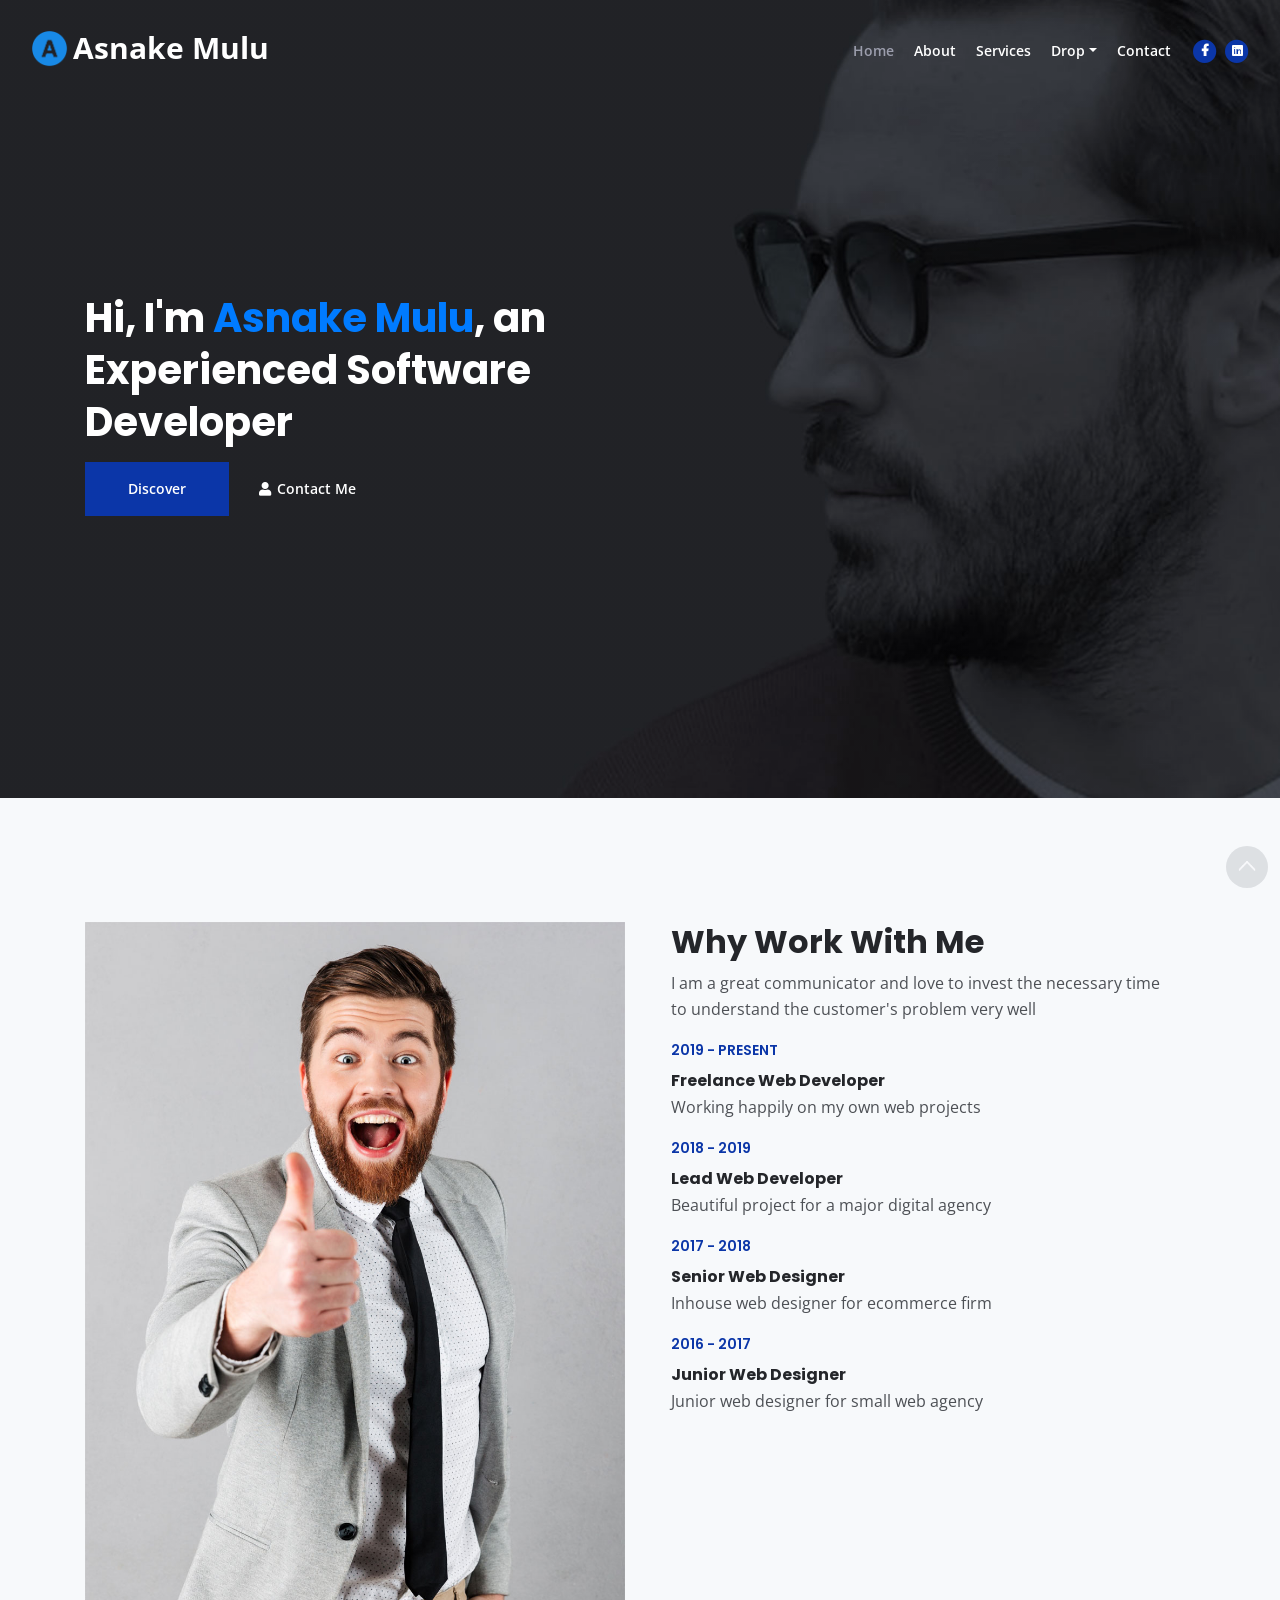
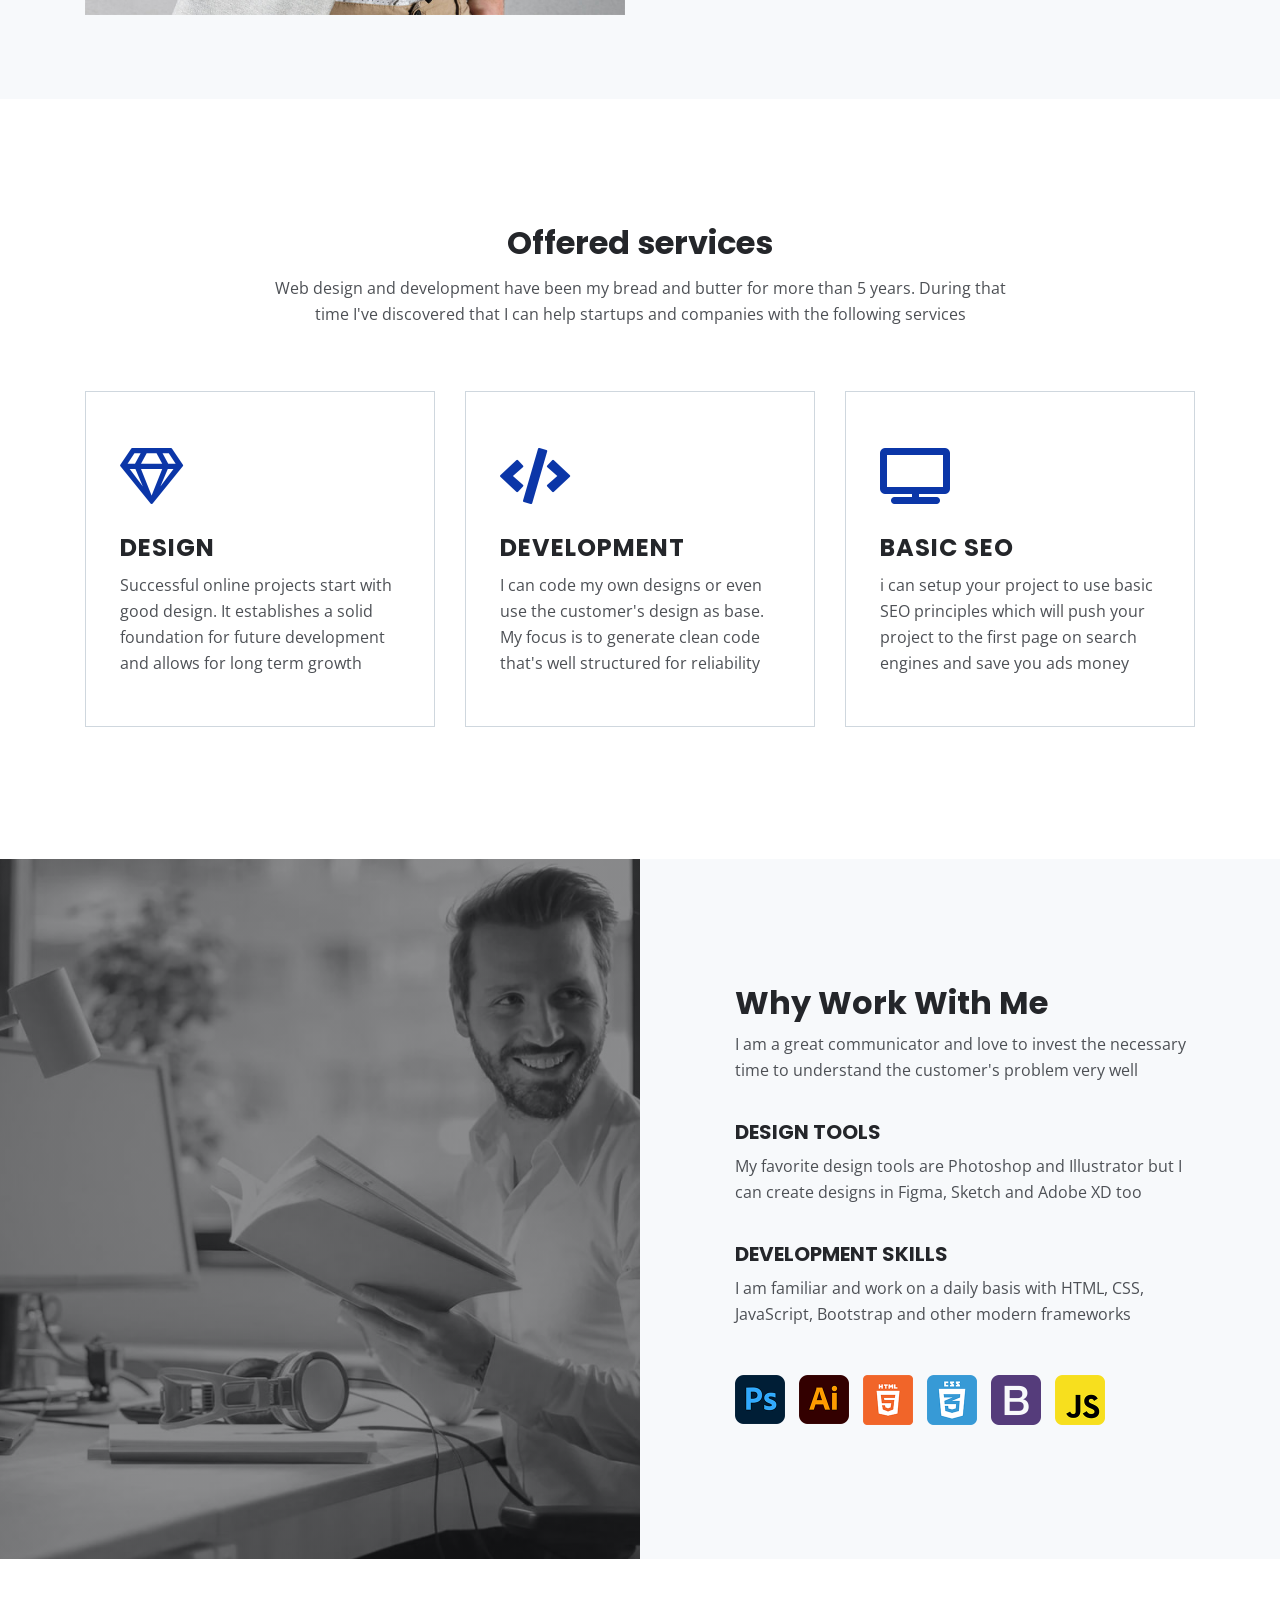
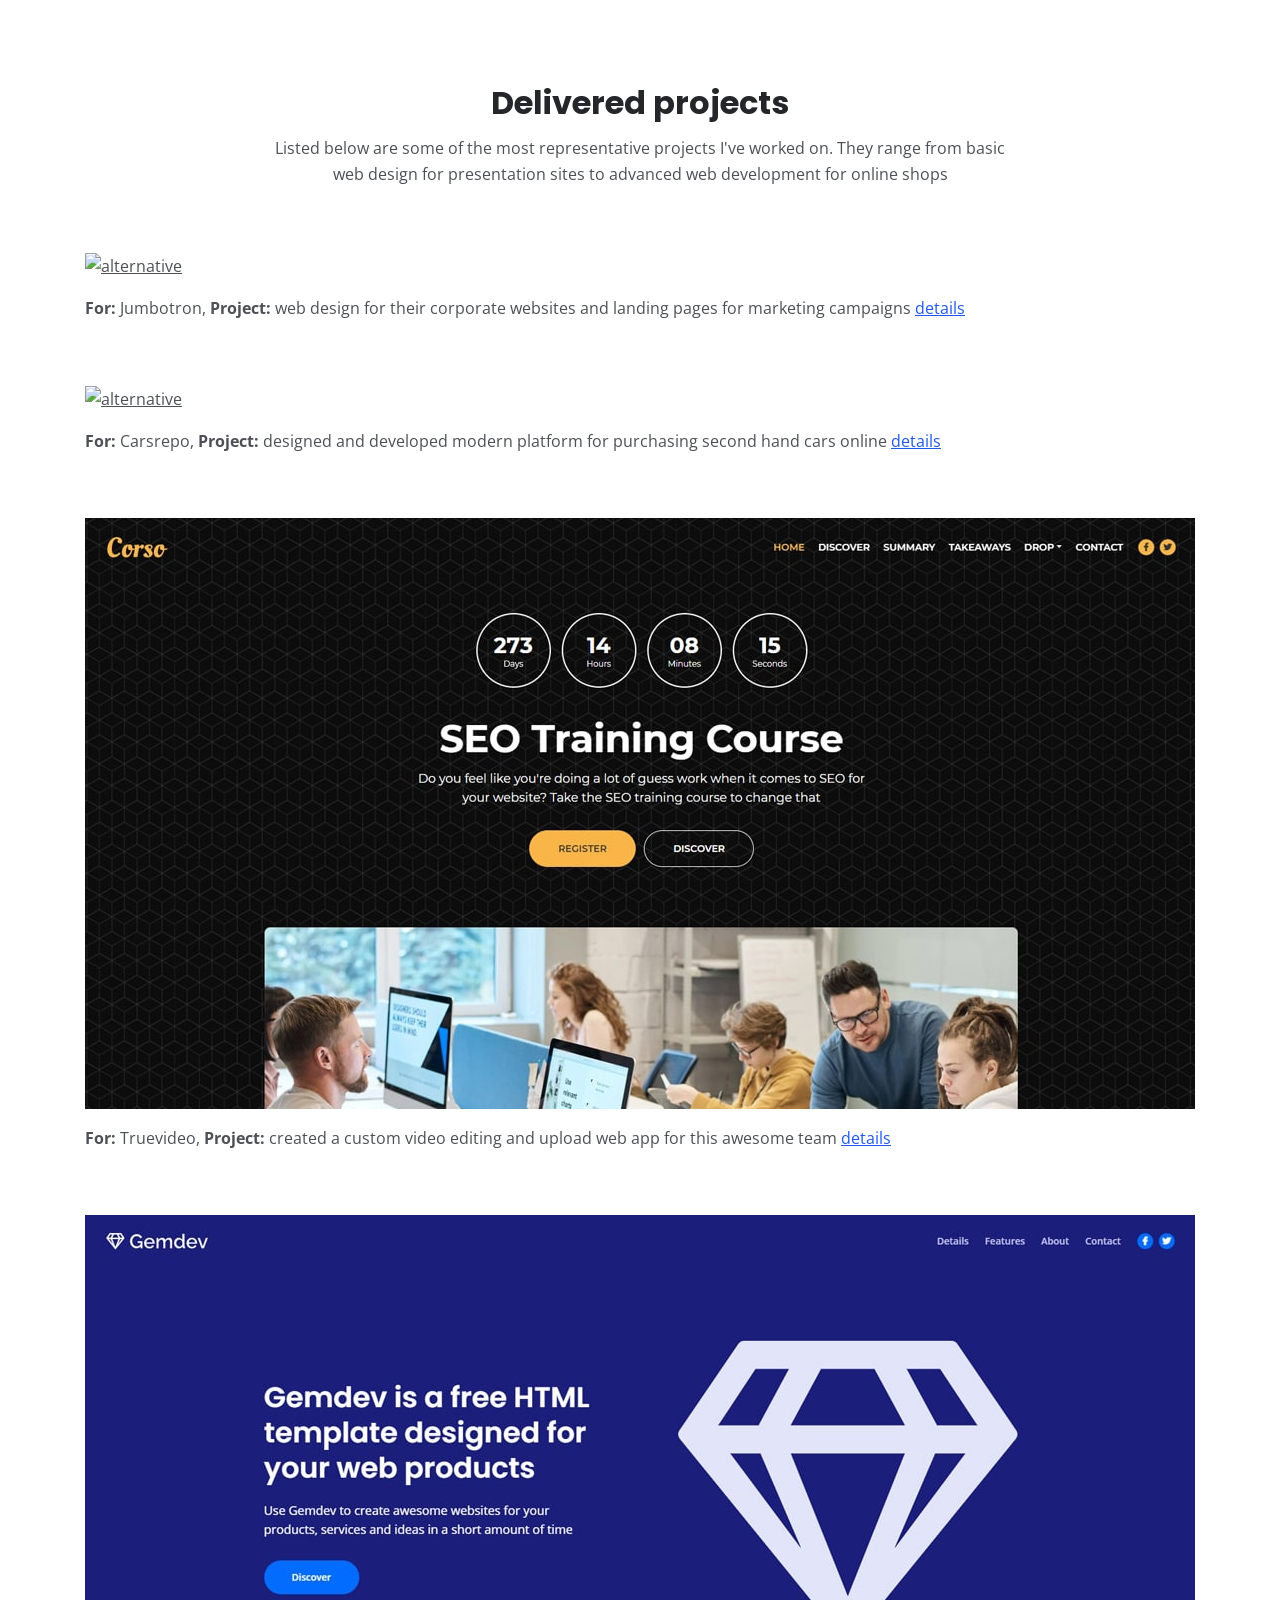
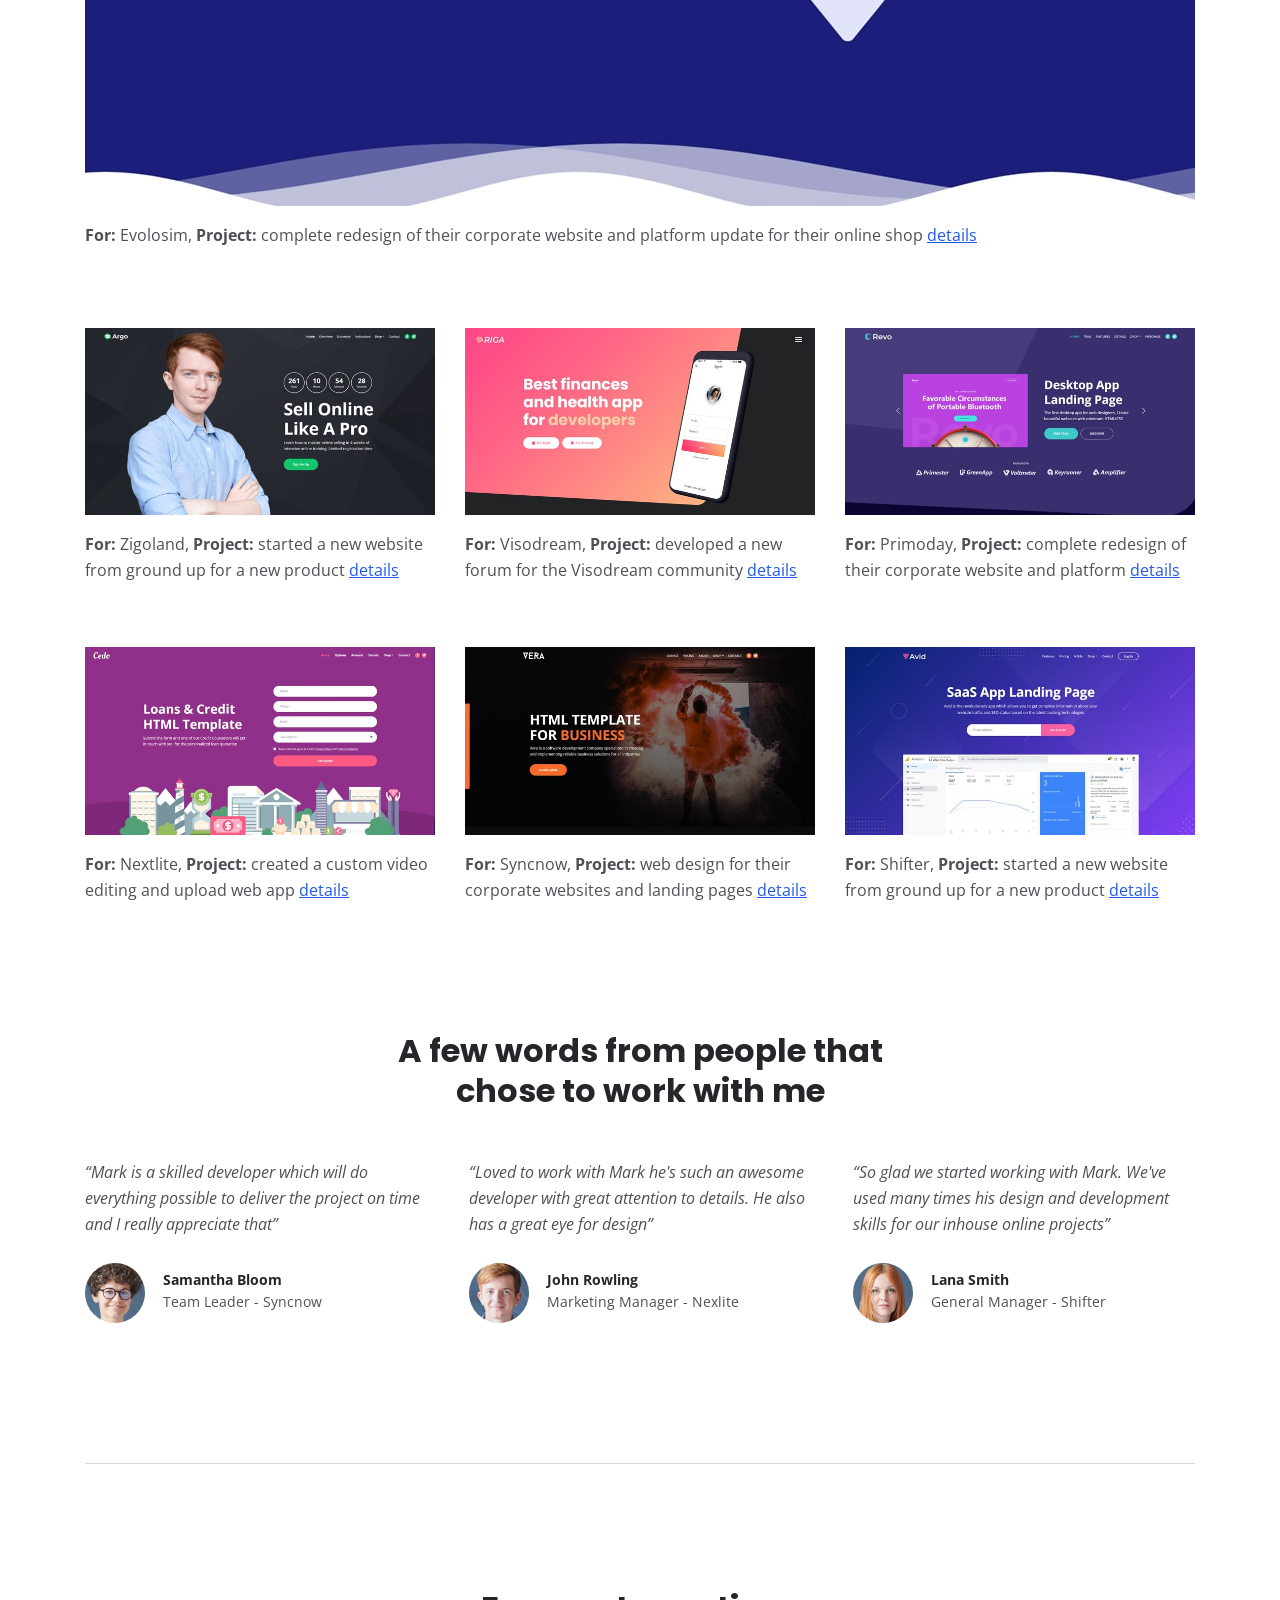
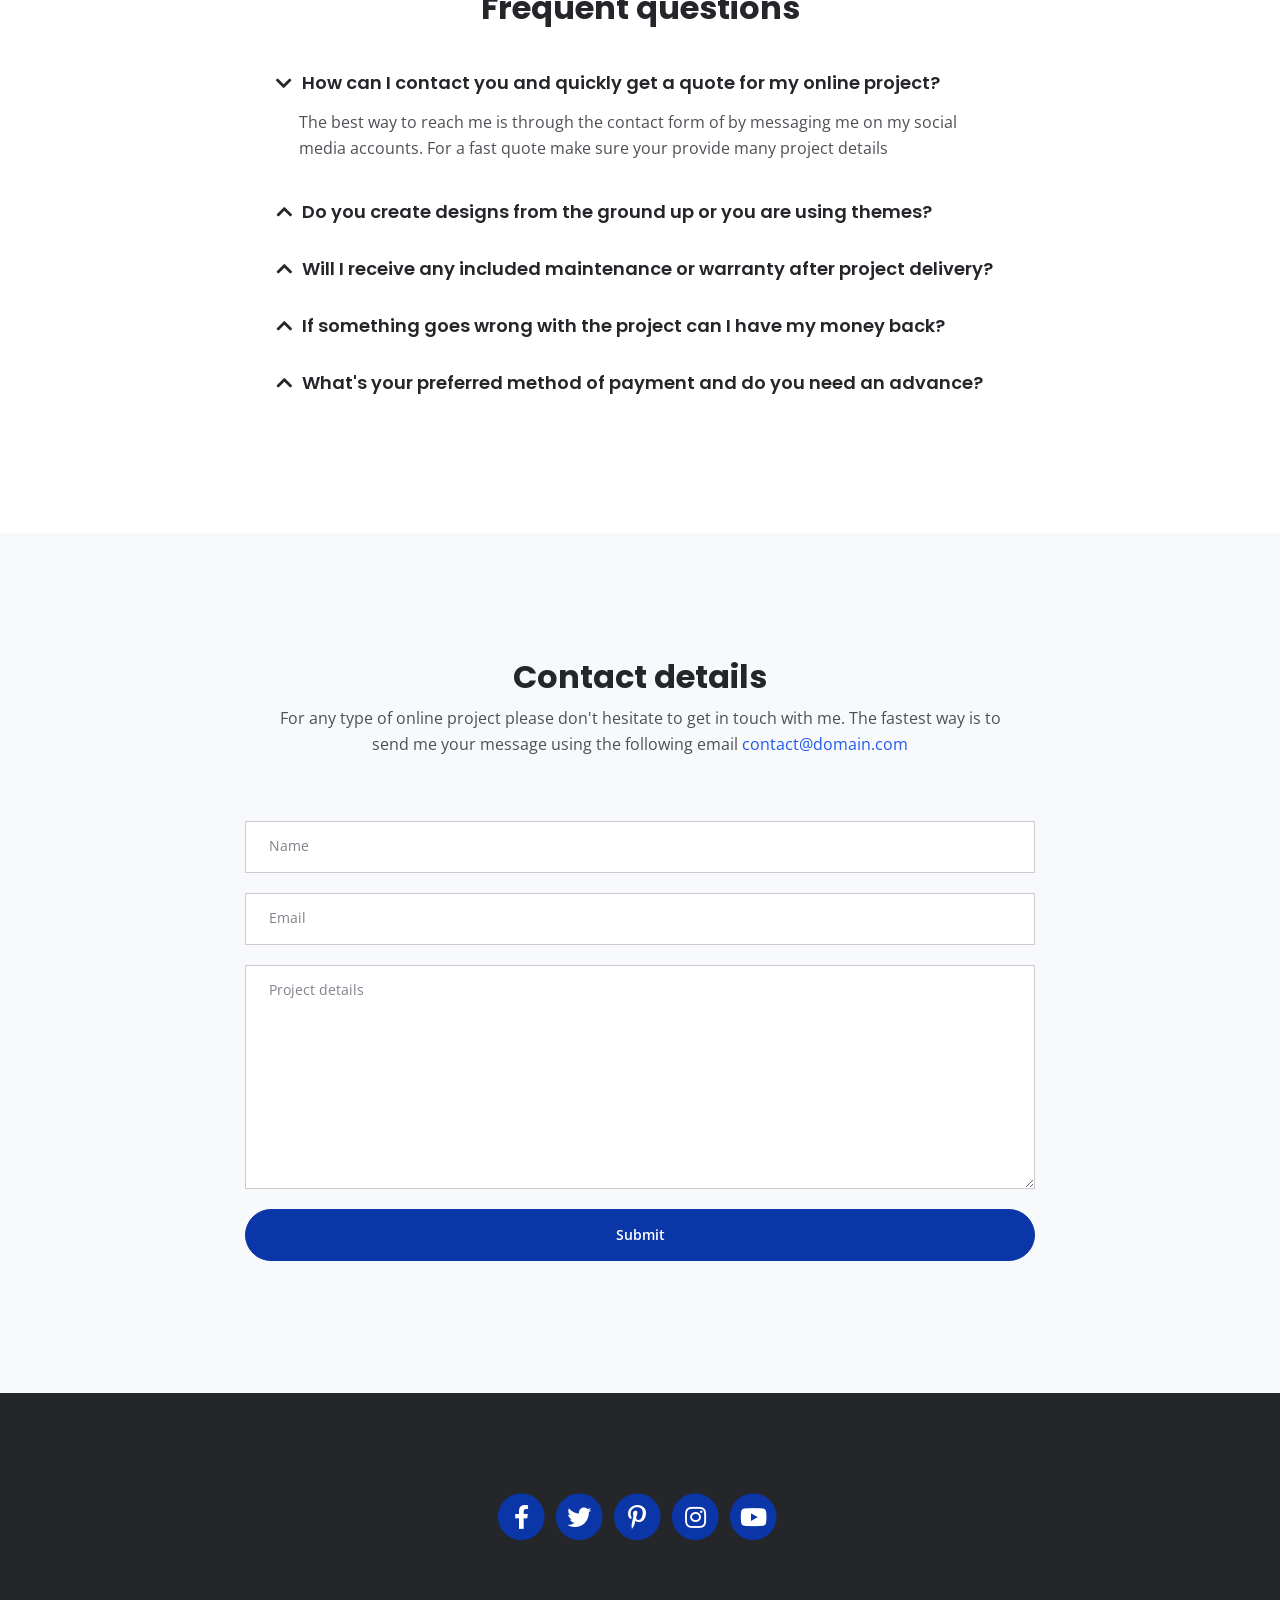
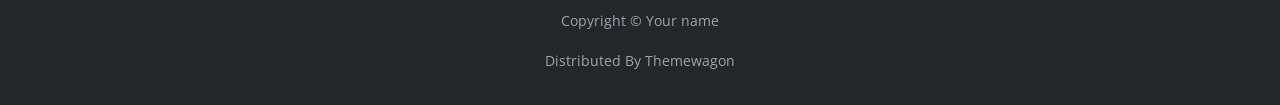
==== index.html @ 7be5ce67 "changes on index file" ====
<!DOCTYPE html>
<html lang="en">
<head>
    <meta charset="utf-8">
    <meta name="viewport" content="width=device-width, initial-scale=1, shrink-to-fit=no">
    
    <!-- SEO Meta Tags -->
    <meta name="description" content="Your description">
    <meta name="author" content="Your name">

    <!-- OG Meta Tags to improve the way the post looks when you share the page on Facebook, Twitter, LinkedIn -->
	<meta property="og:site_name" content="" /> <!-- website name -->
	<meta property="og:site" content="" /> <!-- website link -->
	<meta property="og:title" content=""/> <!-- title shown in the actual shared post -->
	<meta property="og:description" content="" /> <!-- description shown in the actual shared post -->
	<meta property="og:image" content="" /> <!-- image link, make sure it's jpg -->
	<meta property="og:url" content="" /> <!-- where do you want your post to link to -->
	<meta name="twitter:card" content="summary_large_image"> <!-- to have large image post format in Twitter -->

    <!-- Webpage Title -->
    <title>Asnake Mulu</title>
    
    <!-- Styles -->
    <link rel="preconnect" href="https://fonts.gstatic.com">
    <link href="https://fonts.googleapis.com/css2?family=Open+Sans:ital,wght@0,400;0,600;0,700;1,400&family=Poppins:wght@600&display=swap" rel="stylesheet">
    <link href="css/bootstrap.css" rel="stylesheet">
    <link href="css/fontawesome-all.css" rel="stylesheet">
	<link href="css/styles.css" rel="stylesheet">
	
	<!-- Favicon  -->
    <link rel="icon" href="images/favicon.png">
</head>
<body data-spy="scroll" data-target=".fixed-top">
    
    <!-- Navigation -->
    <nav class="navbar navbar-expand-lg fixed-top navbar-dark">
        <div class="container">
            
            <!-- Image Logo -->
            <!-- <a class="navbar-brand logo-image" href="index.html"><img src="images/logo.svg" alt="alternative">Asnake Mulu</a> -->

            <!-- Text Logo - Use this if you don't have a graphic logo -->
            <a class="navbar-brand logo-text page-scroll logo-image" href="index.html"><img src="images/logo.png"
                    alt="alternative">Asnake Mulu</a>

            <button class="navbar-toggler p-0 border-0" type="button" data-toggle="offcanvas">
                <span class="navbar-toggler-icon"></span>
            </button>

            <div class="navbar-collapse offcanvas-collapse" id="navbarsExampleDefault">
                <ul class="navbar-nav ml-auto">
                    <li class="nav-item">
                        <a class="nav-link page-scroll" href="#header">Home <span class="sr-only">(current)</span></a>
                    </li>
                    <li class="nav-item">
                        <a class="nav-link page-scroll" href="#about">About</a>
                    </li>
                    <li class="nav-item">
                        <a class="nav-link page-scroll" href="#services">Services</a>
                    </li>
                    <li class="nav-item dropdown">
                        <a class="nav-link dropdown-toggle" href="#" id="dropdown01" data-toggle="dropdown" aria-haspopup="true" aria-expanded="false">Drop</a>
                        <div class="dropdown-menu" aria-labelledby="dropdown01">
                            <a class="dropdown-item page-scroll" href="project.html">Project Details</a>
                            <div class="dropdown-divider"></div>
                            <a class="dropdown-item page-scroll" href="terms.html">Terms Conditions</a>
                            <div class="dropdown-divider"></div>
                            <a class="dropdown-item page-scroll" href="privacy.html">Privacy Policy</a>
                        </div>
                    </li>
                    <li class="nav-item">
                        <a class="nav-link page-scroll" href="#contact">Contact</a>
                    </li>
                </ul>
                <span class="nav-item social-icons">
                    <span class="fa-stack">
                        <a href="#your-link">
                            <i class="fas fa-circle fa-stack-2x"></i>
                            <i class="fab fa-facebook-f fa-stack-1x"></i>
                        </a>
                    </span>
                    <span class="fa-stack">
                        <a href="#your-link">
                            <i class="fas fa-circle fa-stack-2x"></i>
                            <i class="fab fa-linkedin fa-stack-1x"></i>
                        </a>
                    </span>
                </span>
            </div> <!-- end of navbar-collapse -->
        </div> <!-- end of container -->
    </nav> <!-- end of navbar -->
    <!-- end of navigation -->


    <!-- Header -->
    <header id="header" class="header">
        <div class="container">
            <div class="row">
                <div class="col-lg-6">
                    <div class="text-container">
                        <h1 class="h1-medium text-white">Hi, I'm <span class="text-primary">Asnake Mulu</span>, an Experienced Software
                            Developer
                        </h1>
                        <a class="btn-solid-lg page-scroll" href="#about">Discover</a>
                        <a class="btn-outline-lg page-scroll" href="#contact"><i class="fas fa-user"></i>Contact Me</a>
                    </div> <!-- end of text-container -->
                </div> <!-- end of col -->
            </div> <!-- end of row -->
        </div> <!-- end of container -->
    </header> <!-- end of header -->
    <!-- end of header -->

    <!-- About-->
    <div id="about" class="basic-1 bg-gray">
        
        <div class="container">
            <div class="row">
                <div class="col-lg-6">
                    <div class="image-container">
                        <img class="img-fluid" src="images/about-1.jpg" alt="alternative">
                    </div>
                </div> <!-- end of col -->
                <div class="col-lg-6">
                    <div class="text-container second">
                        <h2>Why Work With Me</h2>
                        <p>I am a great communicator and love to invest the necessary time to understand the customer's problem very well</p>
                        <div class="time">2019 - PRESENT</div>
                        <h6>Freelance Web Developer</h6>
                        <p>Working happily on my own web projects</p>
                        <div class="time">2018 - 2019</div>
                        <h6>Lead Web Developer</h6>
                        <p>Beautiful project for a major digital agency</p>
                        <div class="time">2017 - 2018</div>
                        <h6>Senior Web Designer</h6>
                        <p>Inhouse web designer for ecommerce firm</p>
                        <div class="time">2016 - 2017</div>
                        <h6>Junior Web Designer</h6>
                        <p>Junior web designer for small web agency</p>
                    </div> <!-- end of text-container -->
                </div> <!-- end of col -->
                <!-- <div class="col-lg-4">
                    <div class="text-container third">
                        <div class="time">2017 - 2018</div>
                        <h6>Senior Web Designer</h6>
                        <p>Inhouse web designer for ecommerce firm</p>
                        <div class="time">2016 - 2017</div>
                        <h6>Junior Web Designer</h6>
                        <p>Junior web designer for small web agency</p>
                    </div>
                    </div> -->
                    <!-- end of col -->
            </div> <!-- end of row -->
        </div> <!-- end of container -->
    </div> <!-- end of basic-1 -->
    <!-- end of about -->


    <!-- Services -->
    <div id="services" class="basic-2">
        <div class="container">
            <div class="row">
                <div class="col-lg-12">
                    <h2 class="h2-heading">Offered services</h2>
                    <p class="p-heading">Web design and development have been my bread and butter for more than 5 years. During that time I've discovered that I can help startups and companies with the following services</p>
                </div> <!-- end of col -->
            </div> <!-- end of row -->
            <div class="row">
                <div class="col-lg-4">
                    <div class="text-box">
                        <i class="far fa-gem"></i>
                        <h4>DESIGN</h4>
                        <p>Successful online projects start with good design. It establishes a solid foundation for future development and allows for long term growth</p>
                    </div> <!-- end of text-box -->
                </div> <!-- end of col -->
                <div class="col-lg-4">
                    <div class="text-box">
                        <i class="fas fa-code"></i>
                        <h4>DEVELOPMENT</h4>
                        <p>I can code my own designs or even use the customer's design as base. My focus is to generate clean code that's well structured for reliability</p>
                    </div> <!-- end of text-box -->
                </div> <!-- end of col -->
                <div class="col-lg-4">
                    <div class="text-box">
                        <i class="fas fa-tv"></i>
                        <h4>BASIC SEO</h4>
                        <p>i can setup your project to use basic SEO principles which will push your project to the first page on search engines and save you ads money</p>
                    </div> <!-- end of text-box -->
                </div> <!-- end of col -->
            </div> <!-- end of row -->
        </div> <!-- end of container -->
    </div> <!-- end of basic-2 -->
    <!-- end of services -->


    <!-- Details -->
	<div class="split">
		<div class="area-1">
		</div><!-- end of area-1 on same line and no space between comments to eliminate margin white space --><div class="area-2 bg-gray">
            <div class="container">    
                <div class="row">
                    <div class="col-lg-12">     
                        
                        <!-- Text Container -->
                        <div class="text-container">
                            <h2>Why Work With Me</h2>
                            <p>I am a great communicator and love to invest the necessary time to understand the customer's problem very well</p>
                            <h5>DESIGN TOOLS</h5>
                            <p>My favorite design tools are Photoshop and Illustrator but I can create designs in Figma, Sketch and Adobe XD too</p>
                            <h5>DEVELOPMENT SKILLS</h5>
                            <p>I am familiar and work on a daily basis with HTML, CSS, JavaScript, Bootstrap and other modern frameworks</p>
                            
                            <div class="icons-container">
                                <img src="images/details-icon-photoshop.png" alt="alternative">
                                <img src="images/details-icon-illustrator.png" alt="alternative">
                                <img src="images/details-icon-html.png" alt="alternative">
                                <img src="images/details-icon-css.png" alt="alternative">
                                <img src="images/details-icon-bootstrap.png" alt="alternative">
                                <img src="images/details-icon-javascript.png" alt="alternative">
                            </div> <!-- end of icons-container -->
                        </div> <!-- end of text-container -->
                        <!-- end of text container -->

                    </div> <!-- end of col -->
                </div> <!-- end of row -->
            </div> <!-- end of container -->
		</div> <!-- end of area-2 -->
    </div> <!-- end of split -->
    <!-- end of details -->



    <!-- Projects -->
    <div id="projects" class="basic-3">
        <div class="container">
            <div class="row">
                <div class="col-lg-12">
                    <h2 class="h2-heading">Delivered projects</h2>
                    <p class="p-heading">Listed below are some of the most representative projects I've worked on. They range from basic web design for presentation sites to advanced web development for online shops</p>
                </div> <!-- end of col -->
            </div> <!-- end of row -->
            <div class="row">
                <div class="col-lg-12">
                    <div class="text-container">
                        <div class="image-container">
                            <a href="project.html">
                                <img class="img-fluid" src="images/project-1.jpg" alt="alternative">
                            </a>
                        </div> <!-- end of image-container -->
                        <p><strong>For:</strong> Jumbotron, <strong>Project:</strong> web design for their corporate websites and landing pages for marketing campaigns <a class="blue" href="project.html">details</a></p>
                    </div> <!-- end of text-container -->
                    <div class="text-container">
                        <div class="image-container">
                            <a href="project.html">
                                <img class="img-fluid" src="images/project-2.jpg" alt="alternative">
                            </a>
                        </div> <!-- end of image-container -->
                        <p><strong>For:</strong> Carsrepo, <strong>Project:</strong> designed and developed modern platform for purchasing second hand cars online <a class="blue" href="project.html">details</a></p>
                    </div> <!-- end of text-container -->
                    <div class="text-container">
                        <div class="image-container">
                            <a href="project.html">
                                <img class="img-fluid" src="images/project-3.jpg" alt="alternative">
                            </a>
                        </div> <!-- end of image-container -->
                        <p><strong>For:</strong> Truevideo, <strong>Project:</strong> created a custom video editing and upload web app for this awesome team <a class="blue" href="project.html">details</a></p>
                    </div> <!-- end of text-container -->
                    <div class="text-container">
                        <div class="image-container">
                            <a href="project.html">
                                <img class="img-fluid" src="images/project-4.jpg" alt="alternative">
                            </a>
                        </div> <!-- end of image-container -->
                        <p><strong>For:</strong> Evolosim, <strong>Project:</strong> complete redesign of their corporate website and platform update for their online shop <a class="blue" href="project.html">details</a></p>
                    </div> <!-- end of text-container -->
                </div> <!-- end of col -->
            </div> <!-- end of row -->
        </div> <!-- end of container -->
    </div> <!-- end of basic-3 -->
    <!-- end of projects -->


    <!-- Works -->
    <div class="basic-4">
        <div class="container">
            <div class="row">
                <div class="col-lg-4">
                    <div class="text-container">
                        <div class="image-container">
                            <a href="project.html">
                                <img class="img-fluid" src="images/work-1.jpg" alt="alternative">
                            </a>
                        </div> <!-- end of image-container -->
                        <p><strong>For:</strong> Zigoland, <strong>Project:</strong> started a new website from ground up for a new product <a class="blue" href="project.html">details</a></p>
                    </div> <!-- end of text-container -->
                </div> <!-- end of col -->
                <div class="col-lg-4">
                    <div class="text-container">
                        <div class="image-container">
                            <a href="project.html">
                                <img class="img-fluid" src="images/work-2.jpg" alt="alternative">
                            </a>
                        </div> <!-- end of image-container -->
                        <p><strong>For:</strong> Visodream, <strong>Project:</strong> developed a new forum for the Visodream community <a class="blue" href="project.html">details</a></p>
                    </div> <!-- end of text-container -->
                </div> <!-- end of col -->
                <div class="col-lg-4">
                    <div class="text-container">
                        <div class="image-container">
                            <a href="project.html">
                                <img class="img-fluid" src="images/work-3.jpg" alt="alternative">
                            </a>
                        </div> <!-- end of image-container -->
                        <p><strong>For:</strong> Primoday, <strong>Project:</strong> complete redesign of their corporate website and platform <a class="blue" href="project.html">details</a></p>
                    </div> <!-- end of text-container -->
                </div> <!-- end of col -->
            </div> <!-- end of row -->
            <div class="row">
                <div class="col-lg-4">
                    <div class="text-container">
                        <div class="image-container">
                            <a href="project.html">
                                <img class="img-fluid" src="images/work-4.jpg" alt="alternative">
                            </a>
                        </div> <!-- end of image-container -->
                        <p><strong>For:</strong> Nextlite, <strong>Project:</strong> created a custom video editing and upload web app <a class="blue" href="project.html">details</a></p>
                    </div> <!-- end of text-container -->
                </div> <!-- end of col -->
                <div class="col-lg-4">
                    <div class="text-container">
                        <div class="image-container">
                            <a href="project.html">
                                <img class="img-fluid" src="images/work-5.jpg" alt="alternative">
                            </a>
                        </div> <!-- end of image-container -->
                        <p><strong>For:</strong> Syncnow, <strong>Project:</strong> web design for their corporate websites and landing pages <a class="blue" href="project.html">details</a></p>
                    </div> <!-- end of text-container -->
                </div> <!-- end of col -->
                <div class="col-lg-4">
                    <div class="text-container">
                        <div class="image-container">
                            <a href="project.html">
                                <img class="img-fluid" src="images/work-6.jpg" alt="alternative">
                            </a>
                        </div> <!-- end of image-container -->
                        <p><strong>For:</strong> Shifter, <strong>Project:</strong> started a new website from ground up for a new product <a class="blue" href="project.html">details</a></p>
                    </div> <!-- end of text-container -->
                </div> <!-- end of col -->
            </div> <!-- end of row -->
        </div> <!-- end of container -->
    </div> <!-- end of basic-4 -->
    <!-- end of works -->


    <!-- Testimonials -->
    <div class="cards-1">
        <div class="container">
            <div class="row">
                <div class="col-lg-12">
                    <h2 class="h2-heading">A few words from people that chose to work with me</h2>
                </div> <!-- end of col -->
            </div> <!-- end of row -->
            <div class="row">
                <div class="col-lg-12">
                    
                    <!-- Card -->
                    <div class="card">
                        <div class="card-body">
                            <p class="testimonial-text">“Mark is a skilled developer which will do everything possible to deliver the project on time and I really appreciate that”</p>
                            <div class="details">
                                <img src="images/testimonial-1.jpg" alt="alternative">
                                <div class="text">
                                    <div class="testimonial-author">Samantha Bloom</div>
                                    <div class="occupation">Team Leader - Syncnow</div>
                                </div> <!-- end of text -->
                            </div> <!-- end of testimonial-details -->
                        </div>
                    </div>
                    <!-- end of card -->

                    <!-- Card -->
                    <div class="card">
                        <div class="card-body">
                            <p class="testimonial-text">“Loved to work with Mark he's such an awesome developer with great attention to details. He also has a great eye for design”</p>
                            <div class="details">
                                <img src="images/testimonial-2.jpg" alt="alternative">
                                <div class="text">
                                    <div class="testimonial-author">John Rowling</div>
                                    <div class="occupation">Marketing Manager - Nexlite</div>
                                </div> <!-- end of text -->
                            </div> <!-- end of testimonial-details -->
                        </div>
                    </div>
                    <!-- end of card -->

                    <!-- Card -->
                    <div class="card">
                        <div class="card-body">
                            <p class="testimonial-text">“So glad we started working with Mark. We've used many times his design and development skills for our inhouse online projects”</p>
                            <div class="details">
                                <img src="images/testimonial-3.jpg" alt="alternative">
                                <div class="text">
                                    <div class="testimonial-author">Lana Smith</div>
                                    <div class="occupation">General Manager - Shifter</div>
                                </div> <!-- end of text -->
                            </div> <!-- end of testimonial-details -->
                        </div>
                    </div>
                    <!-- end of card -->

                </div> <!-- end of col -->
            </div> <!-- end of row -->
        </div> <!-- end of container -->
    </div> <!-- end of cards-1 -->
    <!-- end of testimonials -->


    <!-- Section Divider -->
    <div class="container">
        <div class="row">
            <div class="col-lg-12">
                <hr class="section-divider">
            </div> <!-- end of col -->
        </div> <!-- end of row -->
    </div> <!-- end of container -->
    <!-- end of section divider -->


    <!-- Questions -->
    <div class="accordion-1">
        <div class="container">
            <div class="row">
                <div class="col-lg-12">
                    <h2 class="h2-heading">Frequent questions</h2>
                </div> <!-- end of col -->
            </div> <!-- end of row -->
            <div class="row">
                <div class="col-lg-12">

                    <div class="accordion" id="accordionExample">
                        <div class="card">
                            <div class="card-header" id="headingOne">
                                <button class="btn btn-link btn-block text-left" type="button" data-toggle="collapse" data-target="#collapseOne" aria-expanded="true" aria-controls="collapseOne">
                                    How can I contact you and quickly get a quote for my online project?
                                </button>
                            </div>
                            <div id="collapseOne" class="collapse show" aria-labelledby="headingOne" data-parent="#accordionExample">
                                <div class="card-body">
                                    The best way to reach me is through the contact form of by messaging me on my social media accounts. For a fast quote make sure your provide many project details
                                </div>
                            </div>
                        </div>
                        <div class="card">
                            <div class="card-header" id="headingTwo">
                                <button class="btn btn-link btn-block text-left collapsed" type="button" data-toggle="collapse" data-target="#collapseTwo" aria-expanded="false" aria-controls="collapseTwo">
                                    Do you create designs from the ground up or you are using themes?
                                </button>
                            </div>
                            <div id="collapseTwo" class="collapse" aria-labelledby="headingTwo" data-parent="#accordionExample">
                                <div class="card-body">
                                    The best way to reach me is through the contact form of by messaging me on my social media accounts. For a fast quote make sure your provide many project details
                                </div>
                            </div>
                        </div>
                        <div class="card">
                            <div class="card-header" id="headingThree">
                                <button class="btn btn-link btn-block text-left collapsed" type="button" data-toggle="collapse" data-target="#collapseThree" aria-expanded="false" aria-controls="collapseThree">
                                    Will I receive any included maintenance or warranty after project delivery?
                                </button>
                            </div>
                            <div id="collapseThree" class="collapse" aria-labelledby="headingThree" data-parent="#accordionExample">
                                <div class="card-body">
                                    The best way to reach me is through the contact form of by messaging me on my social media accounts. For a fast quote make sure your provide many project details
                                </div>
                            </div>
                        </div>
                        <div class="card">
                            <div class="card-header" id="headingFour">
                                <button class="btn btn-link btn-block text-left collapsed" type="button" data-toggle="collapse" data-target="#collapseFour" aria-expanded="false" aria-controls="collapseFour">
                                    If something goes wrong with the project can I have my money back?
                                </button>
                            </div>
                            <div id="collapseFour" class="collapse" aria-labelledby="headingFour" data-parent="#accordionExample">
                                <div class="card-body">
                                    The best way to reach me is through the contact form of by messaging me on my social media accounts. For a fast quote make sure your provide many project details
                                </div>
                            </div>
                        </div>
                        <div class="card">
                            <div class="card-header" id="headingFive">
                                <button class="btn btn-link btn-block text-left collapsed" type="button" data-toggle="collapse" data-target="#collapseFive" aria-expanded="false" aria-controls="collapseFive">
                                    What's your preferred method of payment and do you need an advance?
                                </button>
                            </div>
                            <div id="collapseFive" class="collapse" aria-labelledby="headingFive" data-parent="#accordionExample">
                                <div class="card-body">
                                    The best way to reach me is through the contact form of by messaging me on my social media accounts. For a fast quote make sure your provide many project details
                                </div>
                            </div>
                        </div>
                    </div> <!-- end of accordion -->

                </div> <!-- end of col -->
            </div> <!-- end of row -->
        </div> <!-- end of container -->
    </div> <!-- end of accordion-1 -->
    <!-- end of questions -->


    <!-- Contact -->
    <div id="contact" class="form-1 bg-gray">
        <div class="container">
            <div class="row">
                <div class="col-lg-12">
                    <h2>Contact details</h2>
                    <p class="p-heading">For any type of online project please don't hesitate to get in touch with me. The fastest way is to send me your message using the following email <a class="blue no-line" href="#your-link">contact@domain.com</a></p>
                </div> <!-- end of col -->
            </div> <!-- end of row -->
            <div class="row">
                <div class="col-lg-12">
                    
                    <!-- Contact Form -->
                    <form id="contactForm">
                        <div class="form-group">
                            <input type="text" class="form-control-input" id="cname" required>
                            <label class="label-control" for="cname">Name</label>
                        </div>
                        <div class="form-group">
                            <input type="email" class="form-control-input" id="cemail" required>
                            <label class="label-control" for="cemail">Email</label>
                        </div>
                        <div class="form-group">
                            <textarea class="form-control-textarea" id="cmessage" required></textarea>
                            <label class="label-control" for="cmessage">Project details</label>
                        </div>
                        <div class="form-group">
                            <button type="submit" class="form-control-submit-button">Submit</button>
                        </div>
                    </form>
                    <!-- end of contact form -->

                </div> <!-- end of col -->
            </div> <!-- end of row -->
        </div> <!-- end of container -->
    </div> <!-- end of form-1 -->  
    <!-- end of contact -->


    <!-- Footer -->
    <div class="footer bg-gray">
        <div class="container">
            <div class="row">
                <div class="col-lg-12">
                    <div class="social-container">
                        <span class="fa-stack">
                            <a href="#your-link">
                                <i class="fas fa-circle fa-stack-2x"></i>
                                <i class="fab fa-facebook-f fa-stack-1x"></i>
                            </a>
                        </span>
                        <span class="fa-stack">
                            <a href="#your-link">
                                <i class="fas fa-circle fa-stack-2x"></i>
                                <i class="fab fa-twitter fa-stack-1x"></i>
                            </a>
                        </span>
                        <span class="fa-stack">
                            <a href="#your-link">
                                <i class="fas fa-circle fa-stack-2x"></i>
                                <i class="fab fa-pinterest-p fa-stack-1x"></i>
                            </a>
                        </span>
                        <span class="fa-stack">
                            <a href="#your-link">
                                <i class="fas fa-circle fa-stack-2x"></i>
                                <i class="fab fa-instagram fa-stack-1x"></i>
                            </a>
                        </span>
                        <span class="fa-stack">
                            <a href="#your-link">
                                <i class="fas fa-circle fa-stack-2x"></i>
                                <i class="fab fa-youtube fa-stack-1x"></i>
                            </a>
                        </span>
                    </div> <!-- end of social-container -->
                </div> <!-- end of col -->
            </div> <!-- end of row -->
        </div> <!-- end of container -->
    </div> <!-- end of footer -->  
    <!-- end of footer -->


    <!-- Copyright -->
    <div class="copyright bg-gray">
        <div class="container">
            <div class="row">
                <div class="col-lg-12">
                    <p class="p-small">Copyright © <a class="no-line" href="#your-link">Your name</a></p>
                </div> <!-- end of col -->
            </div> <!-- enf of row -->
        </div> <!-- end of container -->

        <div class="container">
            <div class="row">
                <div class="col-lg-12">
                    <p class="p-small">Distributed By <a class="no-line" href="https://themewagon.com/">Themewagon</a></p>
                </div> <!-- end of col -->
            </div> <!-- enf of row -->
        </div> <!-- end of container -->
        
    </div> <!-- end of copyright --> 
    <!-- end of copyright -->
    
    	
    <!-- Scripts -->
    <script src="js/jquery.min.js"></script> <!-- jQuery for Bootstrap's JavaScript plugins -->
    <script src="js/bootstrap.min.js"></script> <!-- Bootstrap framework -->
    <script src="js/jquery.easing.min.js"></script> <!-- jQuery Easing for smooth scrolling between anchors -->
    <script src="js/scripts.js"></script> <!-- Custom scripts -->
</body>
</html>
---- css/styles.css ----
/* Description: Master CSS file */

/*****************************************
Table Of Contents:
- General Styles
- Navigation
- Header
- About
- Services
- Details
- Projects
- Works
- Testimonials
- Questions
- Contact
- Footer 
- Copyright
- Back To Top Button
- Extra Pages
- Media Queries
******************************************/

/*****************************************
Colors:
- Backgrounds, navbar - black #24262a
- Backgrounds - light gray #f7f9fb
- Buttons, icons - blue #0b36a8
- Headings text - black #24262a
- Body text - dark gray #4d5055
******************************************/


/**************************/
/*     General Styles     */
/**************************/
body,
html {
    width: 100%;
	height: 100%;
}

body, p {
	color: #4d5055; 
	font: 400 1rem/1.625rem "Open Sans", sans-serif;
}

h1 {
	color: #24262a;
	font-weight: 700;
	font-size: 2.5rem;
	line-height: 3.25rem;
	font-family: "Poppins"
}

h2 {
	color: #24262a;
	font-weight: 700;
	font-size: 2rem;
	line-height: 2.5rem;
	font-family: "Poppins"
}

h3 {
	color: #24262a;
	font-weight: 700;
	font-size: 1.75rem;
	line-height: 2.25rem;
	font-family: "Poppins"
}

h4 {
	color: #24262a;
	font-weight: 700;
	font-size: 1.5rem;
	line-height: 2rem;
	font-family: "Poppins"
}

h5 {
	color: #24262a;
	font-weight: 700;
	font-size: 1.25rem;
	line-height: 1.625rem;
	font-family: "Poppins"
}

h6 {
	color: #24262a;
	font-weight: 700;
	font-size: 1rem;
	line-height: 1.375rem;
	font-family: "Poppins"
}

.p-large {
	font-size: 1.125rem;
	line-height: 1.75rem;
}

.p-small {
	font-size: 0.875rem;
	line-height: 1.5rem;
}

.testimonial-text {
	font-style: italic;
}

.testimonial-author {
	font-weight: 700;
	font-size: 1rem;
	line-height: 1.5rem;
}

.li-space-lg li {
	margin-bottom: 0.5rem;
}

a {
	color: #4d5055;
	text-decoration: underline;
}

a:hover {
	color: #4d5055;
	text-decoration: underline;
}

.no-line {
	text-decoration: none;
}

.no-line:hover {
	text-decoration: none;
}

.blue {
	color: #2259ec;
}

.bg-gray {
	background-color: #f7f9fb;
}

.section-divider {
	display: block;
	height: 1px;
	margin: 0;
	border: none;
	background-color: #d3dae2;
}

.btn-solid-reg {
	display: inline-block;
	padding: 1.375rem 2.25rem 1.375rem 2.25rem;
	border: 1px solid #0b36a8;
	background-color: #0b36a8;
	color: #ffffff;
	font-weight: 600;
	font-size: 0.875rem;
	line-height: 0;
	text-decoration: none;
	transition: all 0.2s;
}

.btn-solid-reg:hover {
	background-color: transparent;
	color: #0b36a8; /* needs to stay here because of the color property of a tag */
	text-decoration: none;
}

.btn-solid-lg {
	display: inline-block;
	padding: 1.625rem 2.625rem 1.625rem 2.625rem;
	border: 1px solid #0b36a8;
	background-color: #0b36a8;
	color: #ffffff;
	font-weight: 600;
	font-size: 0.875rem;
	line-height: 0;
	text-decoration: none;
	transition: all 0.2s;
}

.btn-solid-lg:hover {
	background-color: transparent;
	color: #0b36a8; /* needs to stay here because of the color property of a tag */
	text-decoration: none;
}

.btn-outline-reg {
	display: inline-block;
	padding: 1.375rem 2.25rem 1.375rem 2.25rem;
	border: 1px solid #24262a;
	background-color: transparent;
	color: #24262a;
	font-weight: 600;
	font-size: 0.875rem;
	line-height: 0;
	text-decoration: none;
	transition: all 0.2s;
}

.btn-outline-reg:hover {
	background-color: #24262a;
	color: #ffffff;
	text-decoration: none;
}

.btn-outline-lg {
	display: inline-block;
	padding: 1.625rem 2.625rem 1.625rem 2.625rem;
	border: 1px solid #24262a;
	background-color: transparent;
	color: #24262a;
	font-weight: 600;
	font-size: 0.875rem;
	line-height: 0;
	text-decoration: none;
	transition: all 0.2s;
}

.btn-outline-lg:hover {
	background-color: #24262a;
	color: #ffffff;
	text-decoration: none;
}

.btn-outline-sm {
	display: inline-block;
	padding: 1rem 1.5rem 1rem 1.5rem;
	border: 1px solid #24262a;
	background-color: transparent;
	color: #24262a;
	font-weight: 600;
	font-size: 0.875rem;
	line-height: 0;
	text-decoration: none;
	transition: all 0.2s;
}

.btn-outline-sm:hover {
	background-color: #24262a;
	color: #ffffff;
	text-decoration: none;
}

.form-group {
	position: relative;
	margin-bottom: 1.25rem;
}

.label-control {
	position: absolute;
	top: 0.875rem;
	left: 1.5rem;
	color: #7d838a;
	opacity: 1;
	font-size: 0.875rem;
	line-height: 1.375rem;
	cursor: text;
	transition: all 0.2s ease;
}

.form-control-input:focus + .label-control,
.form-control-input.notEmpty + .label-control,
.form-control-textarea:focus + .label-control,
.form-control-textarea.notEmpty + .label-control {
	top: 0.125rem;
	color: #4d5055;
	opacity: 1;
	font-size: 0.75rem;
	font-weight: 700;
}

.form-control-input,
.form-control-select {
	display: block; /* needed for proper display of the label in Firefox, IE, Edge */
	width: 100%;
	padding-top: 1.125rem;
	padding-bottom: 0.125rem;
	padding-left: 1.5rem;
	border: 1px solid #cbcbd1;
	background-color: #ffffff;
	color: #4d5055;
	font-size: 0.875rem;
	line-height: 1.875rem;
	transition: all 0.2s;
	-webkit-appearance: none; /* removes inner shadow on form inputs on ios safari */
}

.form-control-select {
	padding-top: 0.5rem;
	padding-bottom: 0.5rem;
	height: 3.25rem;
	color: #7d838a;
}

select {
    /* you should keep these first rules in place to maintain cross-browser behavior */
    -webkit-appearance: none;
	-moz-appearance: none;
	-ms-appearance: none;
    -o-appearance: none;
    appearance: none;
    background-image: url('../images/down-arrow.png');
    background-position: 96% 50%;
    background-repeat: no-repeat;
    outline: none;
}

.form-control-textarea {
	display: block; /* used to eliminate a bottom gap difference between Chrome and IE/FF */
	width: 100%;
	height: 14rem; /* used instead of html rows to normalize height between Chrome and IE/FF */
	padding-top: 1.5rem;
	padding-left: 1.3125rem;
	border: 1px solid #cbcbd1;
	background-color: #ffffff;
	color: #4d5055;
	font-size: 0.875rem;
	line-height: 1.5rem;
	transition: all 0.2s;
}

.form-control-input:focus,
.form-control-select:focus,
.form-control-textarea:focus {
	border: 1px solid #a1a1a1;
	outline: none; /* Removes blue border on focus */
}

.form-control-input:hover,
.form-control-select:hover,
.form-control-textarea:hover {
	border: 1px solid #a1a1a1;
}

.checkbox {
	font-size: 0.75rem;
	line-height: 1.25rem;
}

input[type='checkbox'] {
	vertical-align: -10%;
	margin-right: 0.5rem;
}

.form-control-submit-button {
	display: inline-block;
	width: 100%;
	height: 3.25rem;
	border: 1px solid #0b36a8;
	border-radius: 32px;
	background-color: #0b36a8;
	color: #ffffff;
	font-weight: 600;
	font-size: 0.875rem;
	line-height: 0;
	cursor: pointer;
	transition: all 0.2s;
}

.form-control-submit-button:hover {
	border: 1px solid #24262a;
	background-color: transparent;
	color: #24262a;
}


/**********************/
/*     Navigation     */
/**********************/
.navbar {
	background-color: #24262a;
	font-weight: 600;
	font-size: 0.875rem;
	line-height: 0.875rem;
	box-shadow: 0 1px 6px 0 rgba(0, 0, 0, 0.025);
}

.navbar .navbar-brand {
	padding-top: 0.125rem;
	padding-bottom: 0.125rem;
}

.navbar .logo-image img {
	width: 42px;
		height: 42px;
		padding-bottom: 5px;
		padding-right: 5px;
}

.navbar .logo-text {
	color: #ffffff;
	font-weight: 700;
	font-size: 1.875rem;
	line-height: 1rem;
	text-decoration: none;
}

.offcanvas-collapse {
	position: fixed;
	top: 3.25rem; /* adjusts the height between the top of the page and the offcanvas menu */
	bottom: 0;
	left: 100%;
	width: 100%;
	padding-right: 1rem;
	padding-left: 1rem;
	overflow-y: auto;
	visibility: hidden;
	background-color: #24262a;
	transition: visibility .3s ease-in-out, -webkit-transform .3s ease-in-out;
	transition: transform .3s ease-in-out, visibility .3s ease-in-out;
	transition: transform .3s ease-in-out, visibility .3s ease-in-out, -webkit-transform .3s ease-in-out;
}

.offcanvas-collapse.open {
	visibility: visible;
	-webkit-transform: translateX(-100%);
	transform: translateX(-100%);
}

.navbar .navbar-nav {
	margin-top: 0.75rem;
	margin-bottom: 0.5rem;
}

.navbar .nav-item .nav-link {
	padding-top: 0.625rem;
	padding-bottom: 0.625rem;
	color: #ffffff;
	text-decoration: none;
	transition: all 0.2s ease;
}

.navbar .nav-item.dropdown.show .nav-link,
.navbar .nav-item .nav-link:hover,
.navbar .nav-item .nav-link.active {
	color: #9c9ead;
}

/* Dropdown Menu */
.navbar .dropdown .dropdown-menu {
	animation: fadeDropdown 0.2s; /* required for the fade animation */
}

@keyframes fadeDropdown {
    0% {
        opacity: 0;
    }

    100% {
        opacity: 1;
	}
}

.navbar .dropdown-menu {
	margin-top: 0.5rem;
	margin-bottom: 0.5rem;
	border: none;
	background-color: #24262a;
}

.navbar .dropdown-item {
	padding-top: 0.5rem;
	padding-bottom: 0.5rem;
	color: #ffffff;
	font-weight: 600;
	font-size: 0.875rem;
	line-height: 0.875rem;
	text-decoration: none;
}

.navbar .dropdown-item:hover {
	background-color: #24262a;
	color: #9c9ead;
}

.navbar .dropdown-divider {
	width: 100%;
	height: 1px;
	margin: 0.5rem auto 0.5rem auto;
	border: none;
	background-color: #505050;
}
/* end of dropdown menu */

.navbar .fa-stack {
	width: 2em;
	margin-right: 0.25rem;
	font-size: 0.75rem;
}

.navbar .fa-stack-2x {
	color: #0b36a8;
	transition: all 0.2s ease;
}

.navbar .fa-stack-1x {
	color: #ffffff;
	transition: all 0.2s ease;
}

.navbar .fa-stack:hover .fa-stack-2x {
	color: #ffffff;
}

.navbar .fa-stack:hover .fa-stack-1x {
	color: #0b36a8;
}

.navbar .navbar-toggler {
	padding: 0;
	border: none;
	font-size: 1.25rem;
}


/******************/
/*     Header     */
/******************/
.header {
	padding-top: 7rem;
	padding-bottom: 5.5rem;
	background: linear-gradient(rgba(0, 0, 0, 0.1), rgba(0, 0, 0, 0.1)), url('../images/header-background.jpg') center center no-repeat;
	background-size: cover;
	text-align: center;
}

.header .h1-large {
	margin-bottom: 1.75rem;
	color: #ffffff;
}

.header .btn-solid-lg:hover {
	border: 1px solid #ffffff;
	color: #ffffff;
}

.header .btn-outline-lg {
	padding: 1.625rem 1.625rem 1.625rem 1.625rem;
	border: none;
	color: #ffffff;
}

.header .btn-outline-lg:hover {
	background: transparent;
	color: #9c9ead;
	text-decoration: none;
}

.header .btn-outline-lg .fas {
	margin-right: 0.375rem;
}


/*****************/
/*     About     */
/*****************/
.basic-1 {
	padding-top: 7.75rem;
	padding-bottom: 5.25rem;
}

.basic-1 .text-container {
	margin-bottom: 3rem;
}

.basic-1 .time {
	margin-bottom: 0.5rem;
	color: #0b36a8;
	font-weight: 600;
	font-size: 0.875rem;
	line-height: 1.5rem;
	font-family: "Poppins";
}

.basic-1 h6 {
	margin-bottom: 0.125rem;
}


/********************/
/*     Services     */
/********************/
.basic-2 {
	padding-top: 7.75rem;
	padding-bottom: 5.25rem;
}

.basic-2 .h2-heading {
	margin-bottom: 0.75rem;
	text-align: center;
}

.basic-2 .p-heading {
	margin-bottom: 4rem;
	text-align: center;
}

.basic-2 .text-box {
	margin-bottom: 3rem;
	padding: 3.5rem 1rem 2.125rem 1rem;
	border: 1px solid #cfd7de;
}

.basic-2 .fas,
.basic-2 .far {
	margin-bottom: 1.75rem;
	color: #0b36a8;
	font-size: 3.5rem;
}

.basic-2 h4 {
	letter-spacing: 1px;
}


/*******************/
/*     Details     */
/*******************/
.split .area-1 {
	height: 430px;
	background: linear-gradient(to bottom right, rgba(25, 26, 29, 0.5), rgba(25, 26, 29, 0.5)), url('../images/details-background.jpg') center center no-repeat;
	background-size: cover;
}

.split .area-2 {
	padding-top: 7.75rem;
	padding-bottom: 7.75rem;
}

.split p {
	margin-bottom: 2.25rem;
}

.split .icons-container {
	margin-top: 3rem;
}

.split .icons-container img {
	width: 50px;
	margin-right: 0.625rem;
	margin-bottom: 0.75rem;
}


/********************/
/*     Projects     */
/********************/
.basic-3 {
	padding-top: 7.75rem;
	padding-bottom: 1rem;
}

.basic-3 .h2-heading {
	margin-bottom: 0.75rem;
	text-align: center;
}

.basic-3 .p-heading {
	margin-bottom: 4rem;
	text-align: center;
}

.basic-3 .text-container {
	margin-bottom: 4rem;
}

.basic-3 .image-container {
	margin-bottom: 1rem;
}

/* Hover Animation */
.basic-3 .image-container {
	overflow: hidden;
	margin-right: auto;
	margin-left: auto;
}

.basic-3 .image-container img {
	margin: 0;
	transition: all 0.2s;
}

.basic-3 .image-container:hover img {
	-moz-transform: scale(1.1);
	-webkit-transform: scale(1.1);
	transform: scale(1.1);
} 
/* end of hover animation */


/*****************/
/*     Works     */
/*****************/
.basic-4 {
	padding-bottom: 1rem;
}

.basic-4 .text-container {
	margin-bottom: 4rem;
}

.basic-4 .image-container {
	margin-bottom: 1rem;
}

/* Hover Animation */
.basic-4 .image-container {
	overflow: hidden;
	margin-right: auto;
	margin-left: auto;
}

.basic-4 .image-container img {
	margin: 0;
	transition: all 0.2s;
}

.basic-4 .image-container:hover img {
	-moz-transform: scale(1.15);
	-webkit-transform: scale(1.15);
	transform: scale(1.15);
} 
/* end of hover animation */


/************************/
/*     Testimonials     */
/************************/
.cards-1 {
	padding-top: 3rem;
	padding-bottom: 3.875rem;
}

.cards-1 .h2-heading {
	margin-bottom: 3rem;
	text-align: center;
}

.cards-1 .card {
	margin-bottom: 4rem;
	border: none;
}

.cards-1 .card-body {
	padding: 0;
	text-align: center;
}

.cards-1 .testimonial-text {
	margin-bottom: 1.625rem;
}

.cards-1 img {
	display: inline-block;
	width: 60px;
	margin-bottom: 0.875rem;
	border-radius: 50%;
}

.cards-1 .text {
	margin-top: 0.375rem;
}

.cards-1 .testimonial-author {
	color: #24262a;
}

.cards-1 .testimonial-author,
.cards-1 .occupation {
	font-size: 0.875rem;
	line-height: 1.375rem;
}


/*********************/
/*     Questions     */
/*********************/
.accordion-1 {
	padding-top: 7.75rem;
	padding-bottom: 6.75rem;
}

.accordion-1 .h2-heading {
	margin-bottom: 2.5rem;
	text-align: center;
}

.accordion-1 .card {
	margin-bottom: 1.75rem;
	border: none;
}

.accordion-1 .card-header {
	padding: 0;
	border: none;
	background-color: transparent;
}

.accordion-1 .card button {
	padding: 0;
	color: #24262a;
	font-weight: 600;
	font-size: 1.125rem;
	line-height: 1.75rem;
	font-family: 'Poppins';
}

.accordion-1 .card button:hover {
	text-decoration: none;
}

.accordion-1 .card button:before {
	float: left;
	margin-right: 0.625rem;
	font-family: 'Font Awesome 5 Free';
	font-weight: 900;
	content: "\f078";
	transition: all 0.2s;
}

.accordion-1 .card button.collapsed:before {
	-webkit-transform: rotate(180deg);
	-moz-transform: rotate(180deg);
	transform: rotate(180deg);
} 

.accordion-1 .card-body {
	padding: 0.75rem 1.5rem 0.5rem 1.5rem;
}


/*******************/
/*     Contact     */
/*******************/
.form-1 {
	padding-top: 7.75rem;
	padding-bottom: 7rem;
	text-align: center;
}

.form-1 .h2-heading {
	margin-bottom: 0.75rem;
	text-align: center;
}

.form-1 .p-heading {
	margin-bottom: 4rem;
}


/******************/
/*     Footer     */
/******************/
.footer {
	padding-top: 6.25rem;
	padding-bottom: 2rem;
	background-color: #24262a;
	text-align: center;
}

.footer a {
	text-decoration: none;
}

.footer .fa-stack {
	width: 2em;
	margin-bottom: 1.25rem;
	margin-right: 0.375rem;
	font-size: 1.5rem;
}

.footer .fa-stack .fa-stack-1x {
    color: #ffffff;
	transition: all 0.2s ease;
}

.footer .fa-stack .fa-stack-2x {
	color: #0b36a8;
	transition: all 0.2s ease;
}

.footer .fa-stack:hover .fa-stack-1x {
	color: #0b36a8;
}

.footer .fa-stack:hover .fa-stack-2x {
    color: #ffffff;
}


/*********************/
/*     Copyright     */
/*********************/
.copyright {
	padding-top: 1rem;
	padding-bottom: 1rem;
	background-color: #24262a;
	text-align: center;
}

.copyright .p-small {
	color: #9da6ac;
	text-align: center;
}

.copyright a {
	color: #9da6ac;
}


/******************************/
/*     Back To Top Button     */
/******************************/
a.back-to-top {
	position: fixed;
	z-index: 999;
	right: 12px;
	bottom: 12px;
	display: none;
	width: 42px;
	height: 42px;
	border-radius: 30px;
	background: #3a424d url("../images/up-arrow.png") no-repeat center 47%;
	background-size: 18px 18px;
	text-indent: -9999px;
}

a:hover.back-to-top {
	background-color: #0b36a8;
}


/***********************/
/*     Extra Pages     */
/***********************/
.ex-header {
	padding-top: 8.5rem;
	padding-bottom: 4rem;
	background-color: #24262a;
}

.ex-header h1 {
	color: #ffffff;
}

.ex-basic-1 .list-unstyled .fas {
	font-size: 0.375rem;
	line-height: 1.625rem;
}

.ex-basic-1 .list-unstyled .media-body {
	margin-left: 0.5rem;
}

.ex-basic-1 .text-box {
	padding: 1.25rem 1.25rem 0.5rem 1.25rem;
	background-color: #f7f9fb;
}

.ex-cards-1 .card {
	border: none;
	background-color: transparent;
}

.ex-cards-1 .card .fa-stack {
	width: 2em;
	font-size: 1.125rem;
}

.ex-cards-1 .card .fa-stack-2x {
	color: #0b36a8;
}

.ex-cards-1 .card .fa-stack-1x {
	color: #ffffff;
	font-weight: 700;
	line-height: 2.125rem;
}

.ex-cards-1 .card .list-unstyled .media-body {
	margin-left: 0.75rem;
}

.ex-cards-1 .card .list-unstyled .media-body h5 {
	margin-top: 0.125rem;
	margin-bottom: 0.375rem;
}


/*************************/
/*     Media Queries     */
/*************************/	
/* Min-width 768px */
@media (min-width: 768px) {

	/* Header */
	.header {
		padding-top: 11rem;
		padding-bottom: 9rem;
	}
	/* end of header */


	/* Services */
	.basic-2 .text-box {
		padding-right: 2.125rem;
		padding-left: 2.125rem;
	}
	/* end of services */


	/* Extra Pages */
	.ex-basic-1 .text-box {
		padding: 1.75rem 2rem 0.875rem 2rem;
	}
	/* end of extra pages */
}
/* end of min-width 768px */


/* Min-width 992px */
@media (min-width: 992px) {
	
	/* General Styles */
	.h2-heading {
		width: 35.25rem;
		margin-right: auto;
		margin-left: auto;
	}

	.p-heading {
		width: 46rem;
		margin-right: auto;
		margin-left: auto;
	}
	/* end of general styles */


	/* Navigation */
	.navbar {
		padding-top: 1.75rem;
		background-color: transparent;
		box-shadow: none;
		transition: all 0.2s;
	}

	.navbar.top-nav-collapse {
		padding-top: 0.5rem;
		padding-top: 0.5rem;
		background-color: #24262a;
		box-shadow: 0 3px 6px 0 rgba(0, 0, 0, 0.025);
	}

	.offcanvas-collapse {
		position: static;
		top: auto;
		bottom: auto;
		left: auto;
		width: auto;
		padding-right: 0;
		padding-left: 0;
		background-color: transparent;
		overflow-y: visible;
		visibility: visible;
	}

	.offcanvas-collapse.open {
		-webkit-transform: none;
		transform: none;
	}

	.navbar .navbar-nav {
		margin-top: 0;
		margin-bottom: 0;
	}
	
	.navbar .nav-item .nav-link {
		padding-right: 0.625rem;
		padding-left: 0.625rem;
	}

	.navbar .dropdown-menu {
		margin-top: 0.25rem;
		box-shadow: 0 3px 3px 1px rgba(0, 0, 0, 0.08);
	}

	.navbar .dropdown-divider {
		width: 90%;
	}

	.navbar .social-icons {
		margin-left: 0.5rem;
	}
	
	.navbar .fa-stack {
		margin-right: 0;
		margin-left: 0.25rem;
	}
	/* end of navigation */


	/* Header */
	.header {
		padding-top: 15rem;
		padding-bottom: 14rem;
		text-align: left;
	}
	/* end of header */


	/* Details */
	.split {
		height: 760px;
	}
	
	.split .area-1 {
		height: 100%;
		width: 50%;
		display: inline-block;
	}
	
	.split .area-2 {
		height: 100%;
		width: 50%;
		display: inline-block;
		vertical-align: top;
	}

	.split .text-container {
		width: 400px;
		margin-left: 3rem;
	}
	/* end of details */


	/* Testimonials */
	.cards-1 .card {
		display: inline-block;
		width: 290px;
		vertical-align: top;
	}

	.cards-1 .card:nth-of-type(3n+2) {
		margin-right: 1.5rem;
		margin-left: 1.5rem;
	}

	.cards-1 .card-body {
		text-align: left;
	}

	.cards-1 .details {
		display: flex;
		align-items: flex-start;
	}
	
	.cards-1 .details .text {
		flex-direction: column;
	}
	
	.cards-1 .details img {
		margin-right: 1.125rem;
	}
	/* end of testimonials */


	/* Accordion */
	.accordion-1 .accordion {
		width: 730px;
		margin-right: auto;
		margin-left: auto;
	}
	/* end of accordion */


	/* Contact */
	.form-1 form {
		width: 790px;
		margin-right: auto;
		margin-left: auto;
	}
	/* end of contact */


	/* Extra Pages */
	.ex-cards-1 .card {
		display: inline-block;
		width: 296px;
		vertical-align: top;
	}

	.ex-cards-1 .card:nth-of-type(3n+2) {
		margin-right: 1rem;
		margin-left: 1rem;
	}
	/* end of extra pages */
}
/* end of min-width 992px */


/* Min-width 1200px */
@media (min-width: 1200px) {

	/* General Styles */
	.h1-large {
		font-size: 3.75rem;
		line-height: 4.625rem;
	}
	/* end of general styles */


	/* Navigation */
	.navbar .container {
		max-width: 1330px;
	}
	/* end of navigation */


	/* Header */
	.header {
		padding-top: 18.25rem;
		padding-bottom: 17.25rem;
	}
	/* end of header */


	/* About */
	.basic-1 .text-container.first {
		margin-right: 2rem;
	}

	.basic-1 .text-container.second {
		margin-right: 1rem;
		margin-left: 1rem;
	}

	.basic-1 .text-container.third {
		margin-left: 2rem;
	}
	/* end of about */


	/* Details */
	.split {
		height: 700px;
	}

	.split .text-container {
		width: 460px;
		margin-left: 5rem;
	}
	/* end of details */


	/* Testimonials */
	.cards-1 .card {
		width: 338px;
	}
	
	.cards-1 .card:nth-of-type(3n+2) {
		margin-right: 2.625rem;
		margin-left: 2.625rem;
	}
	/* end of testimonials */
	

	/* Extra Pages */
	.ex-cards-1 .card {
		width: 336px;
	}

	.ex-cards-1 .card:nth-of-type(3n+2) {
		margin-right: 2.875rem;
		margin-left: 2.875rem;
	}
	/* end of extra pages */
}
/* end of min-width 1200px */
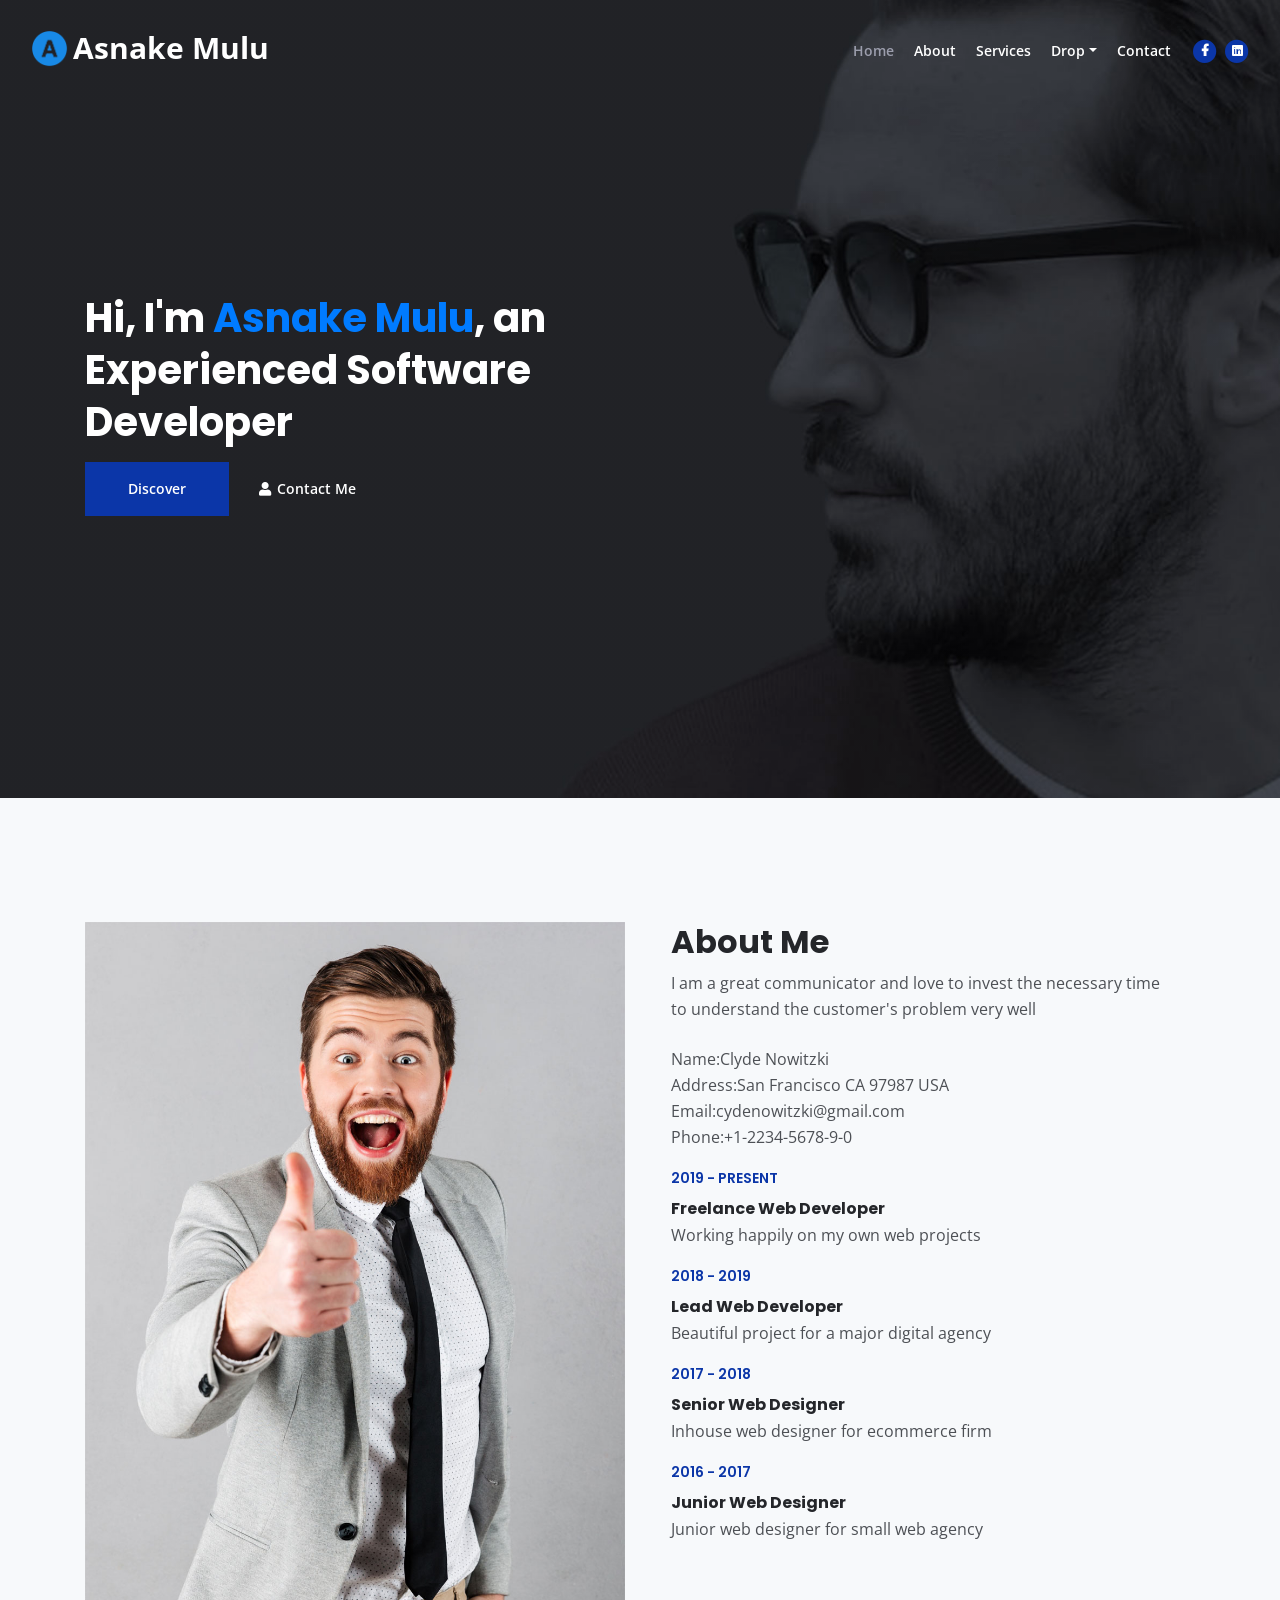
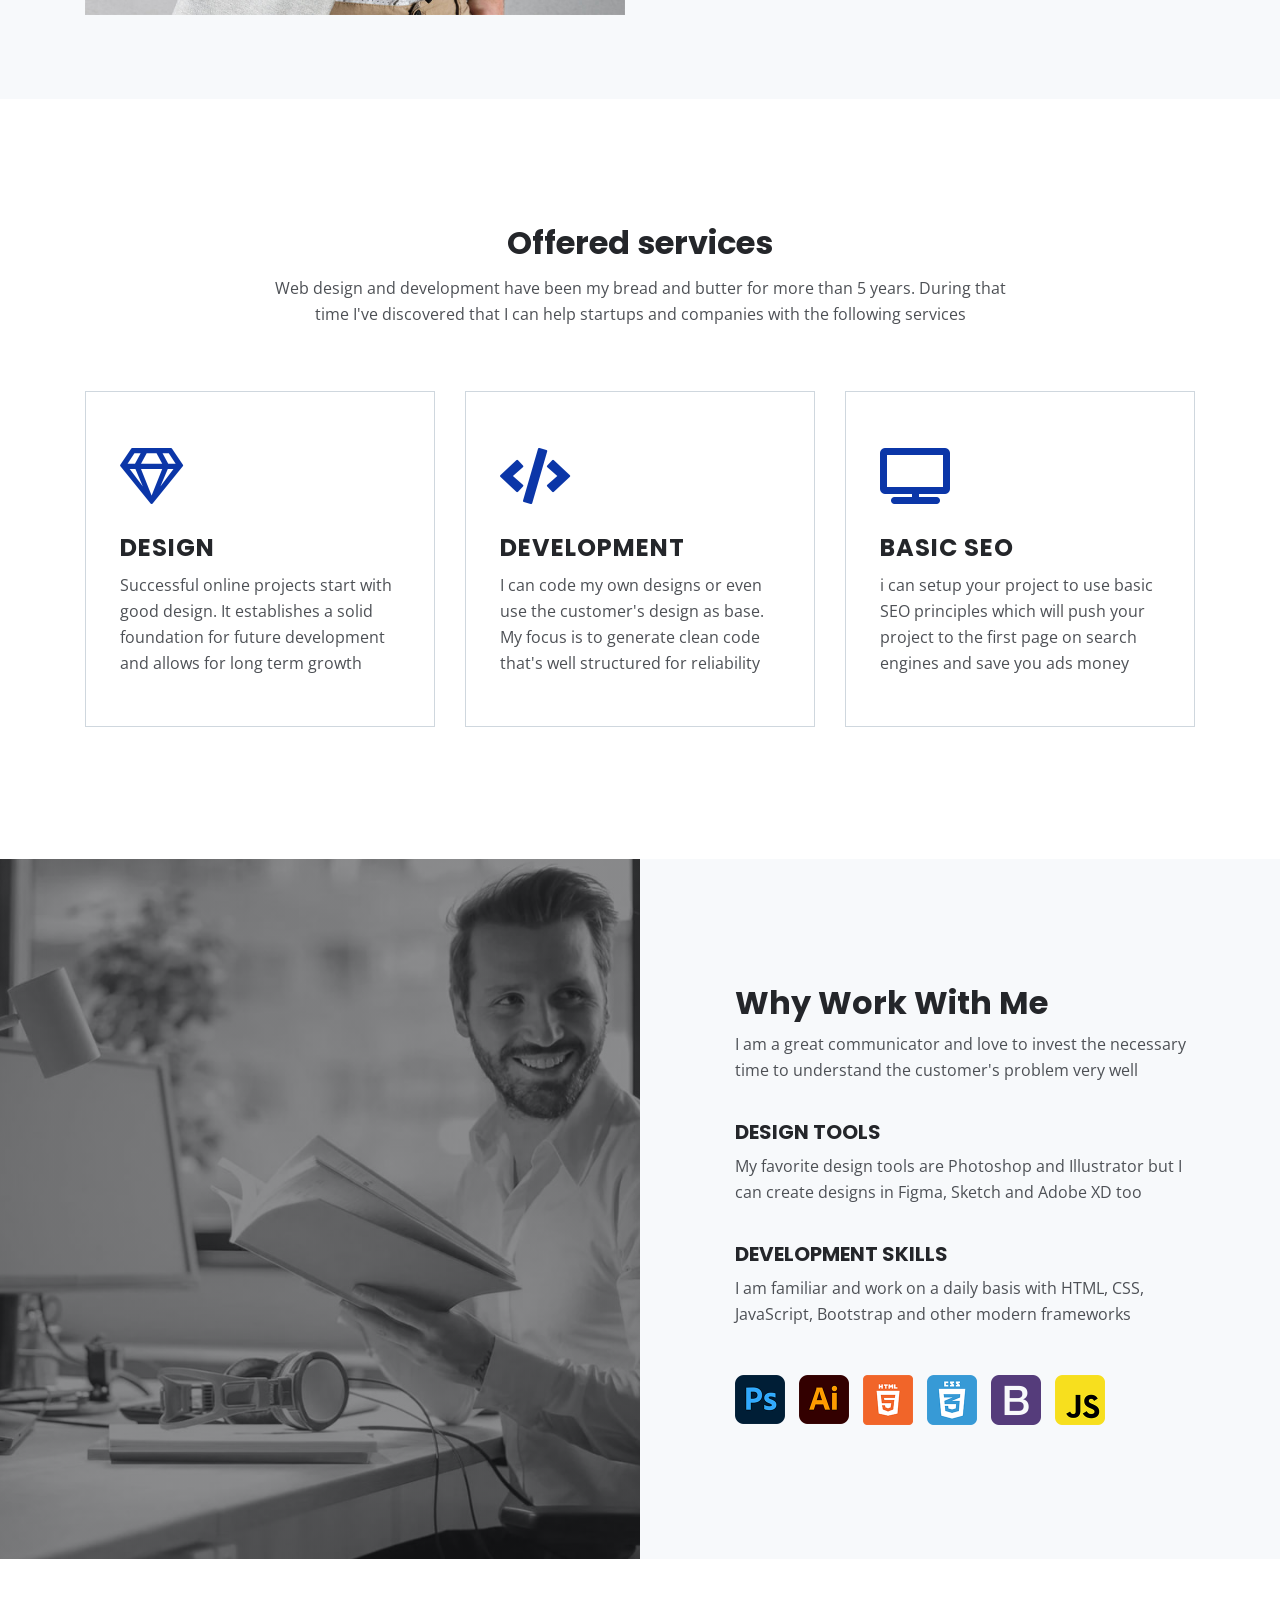
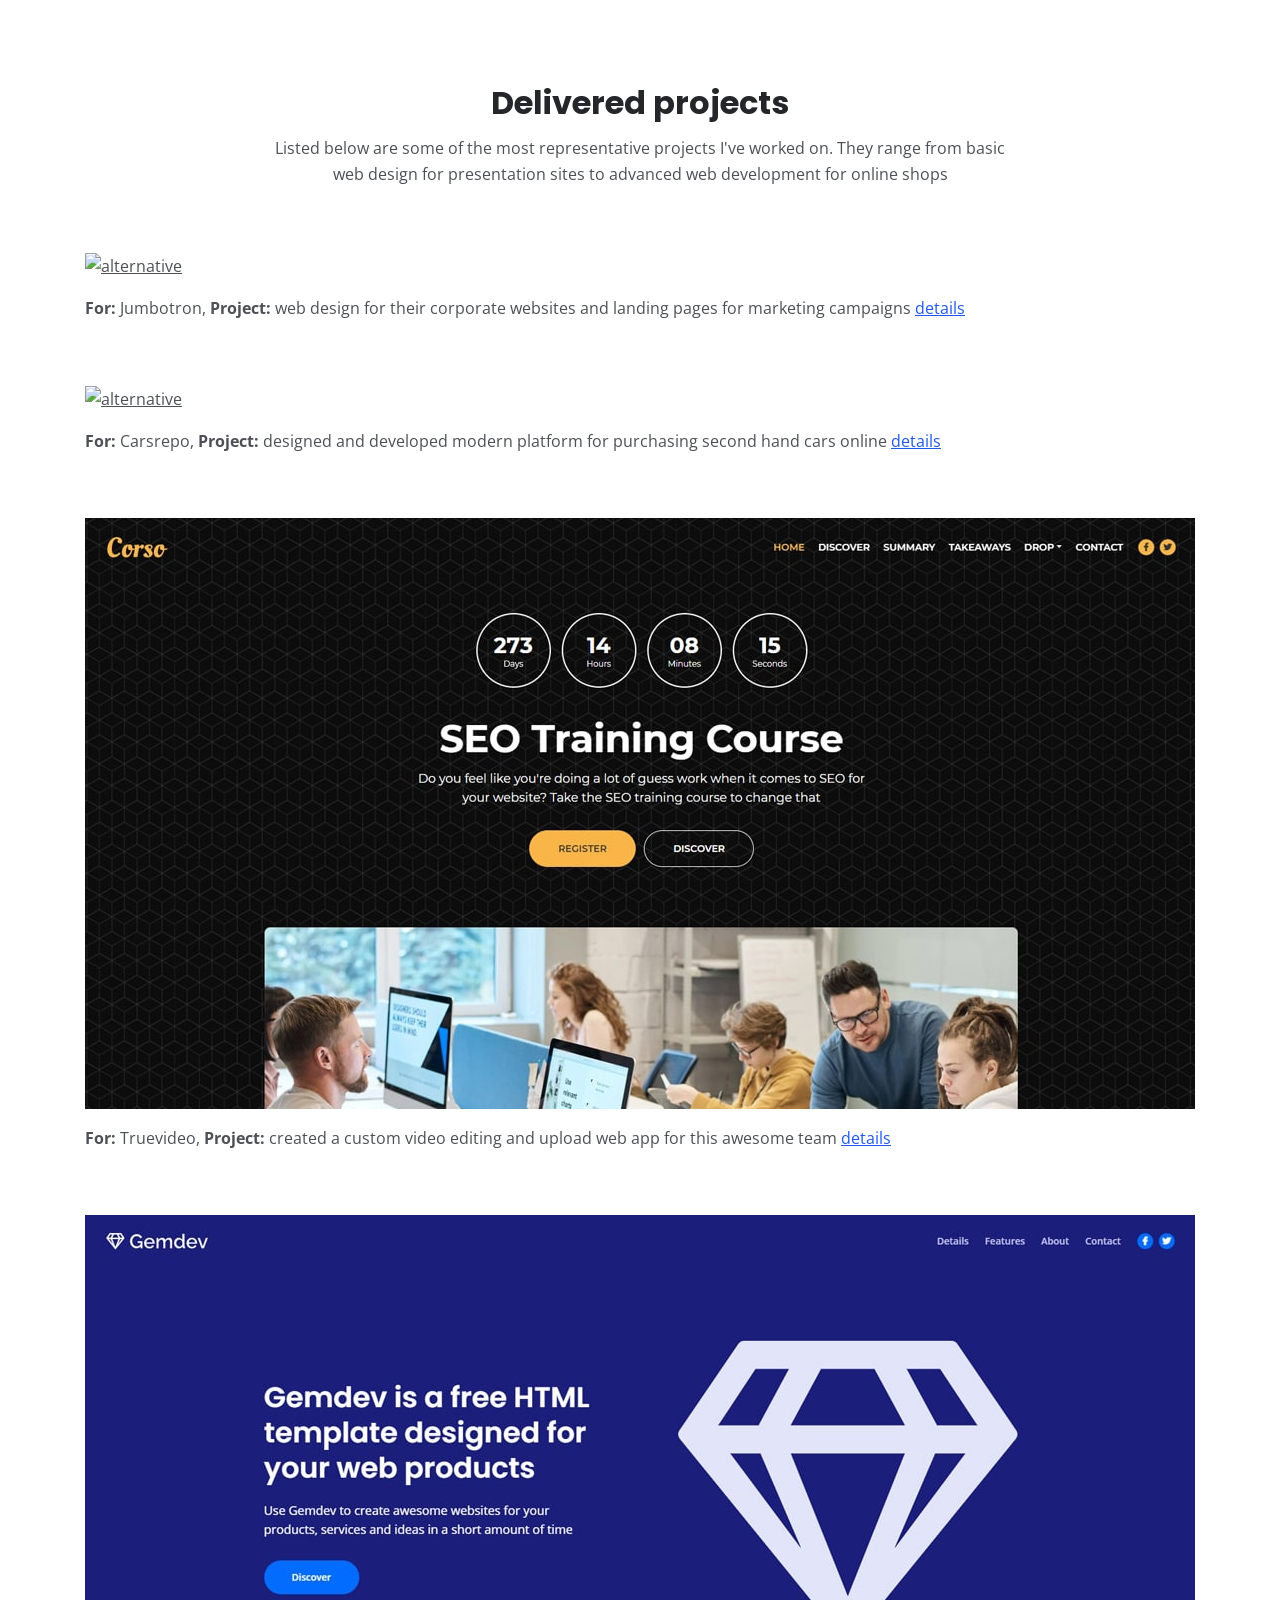
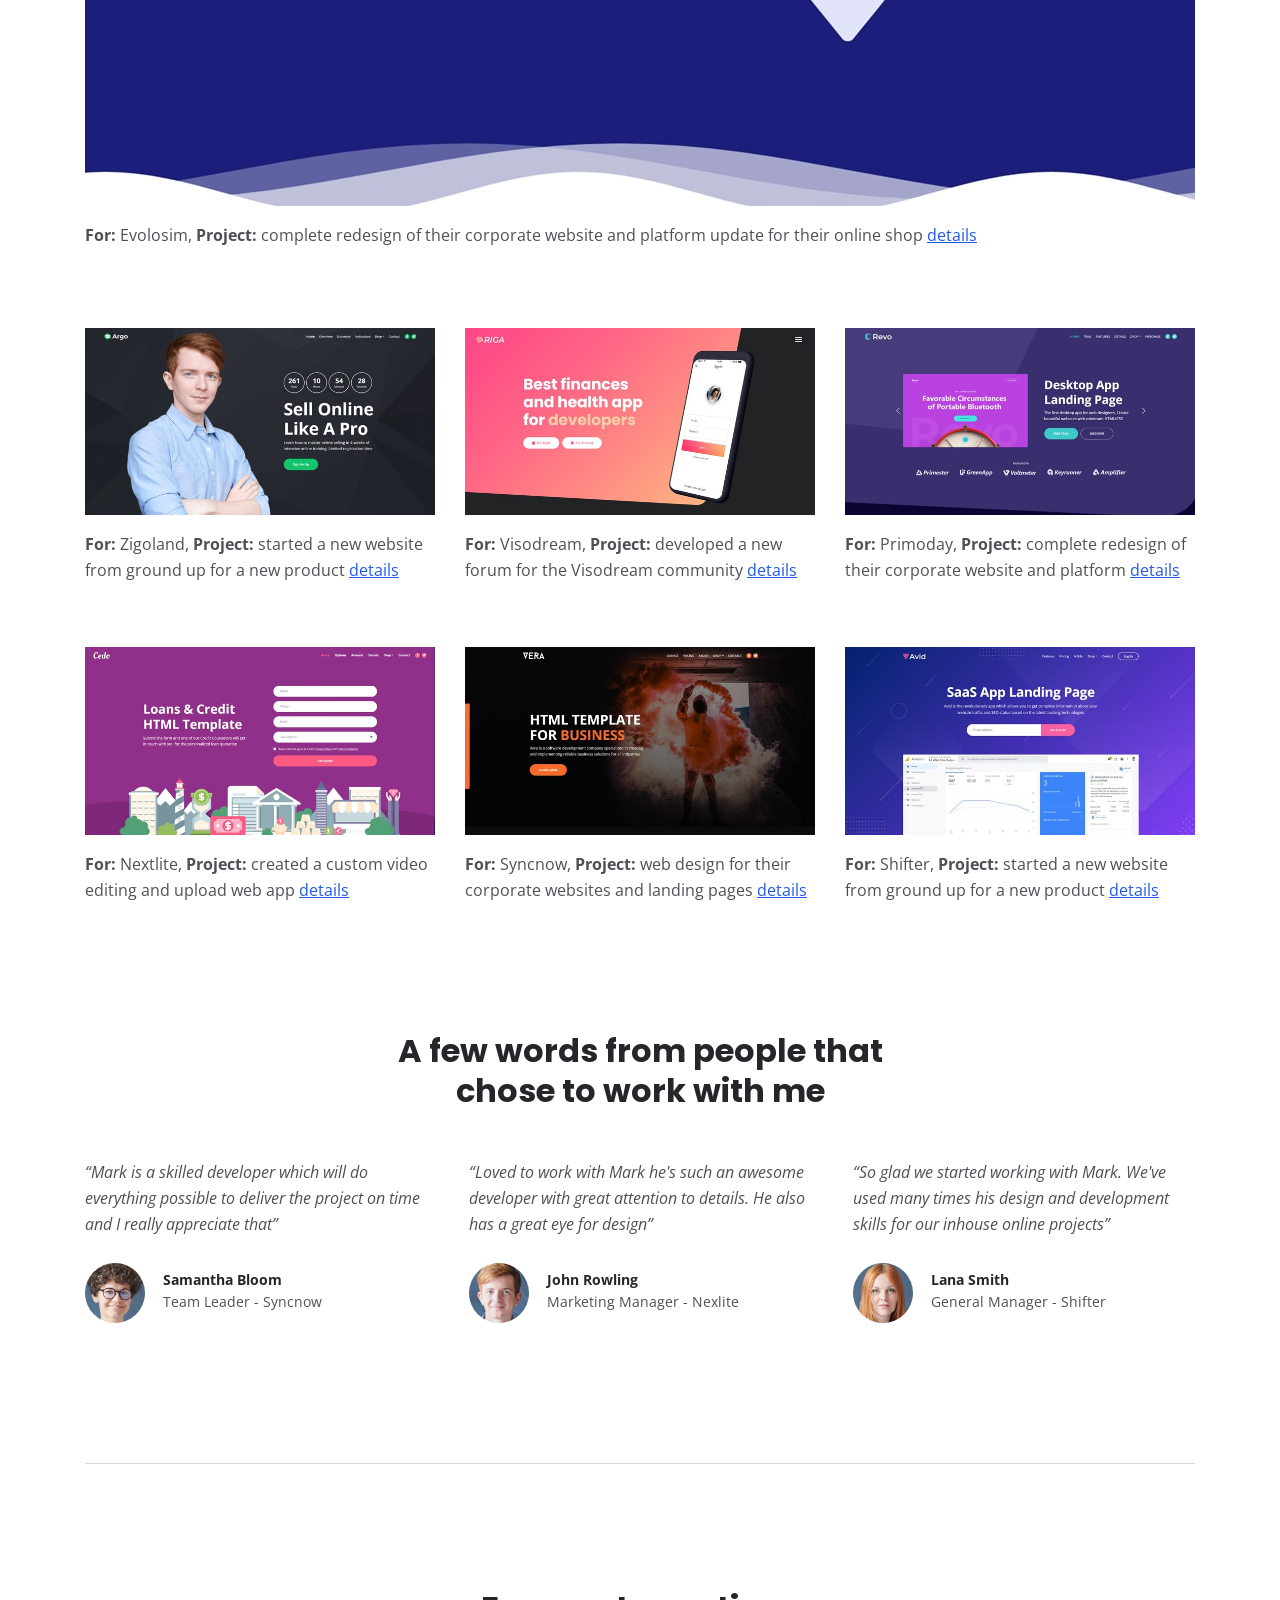
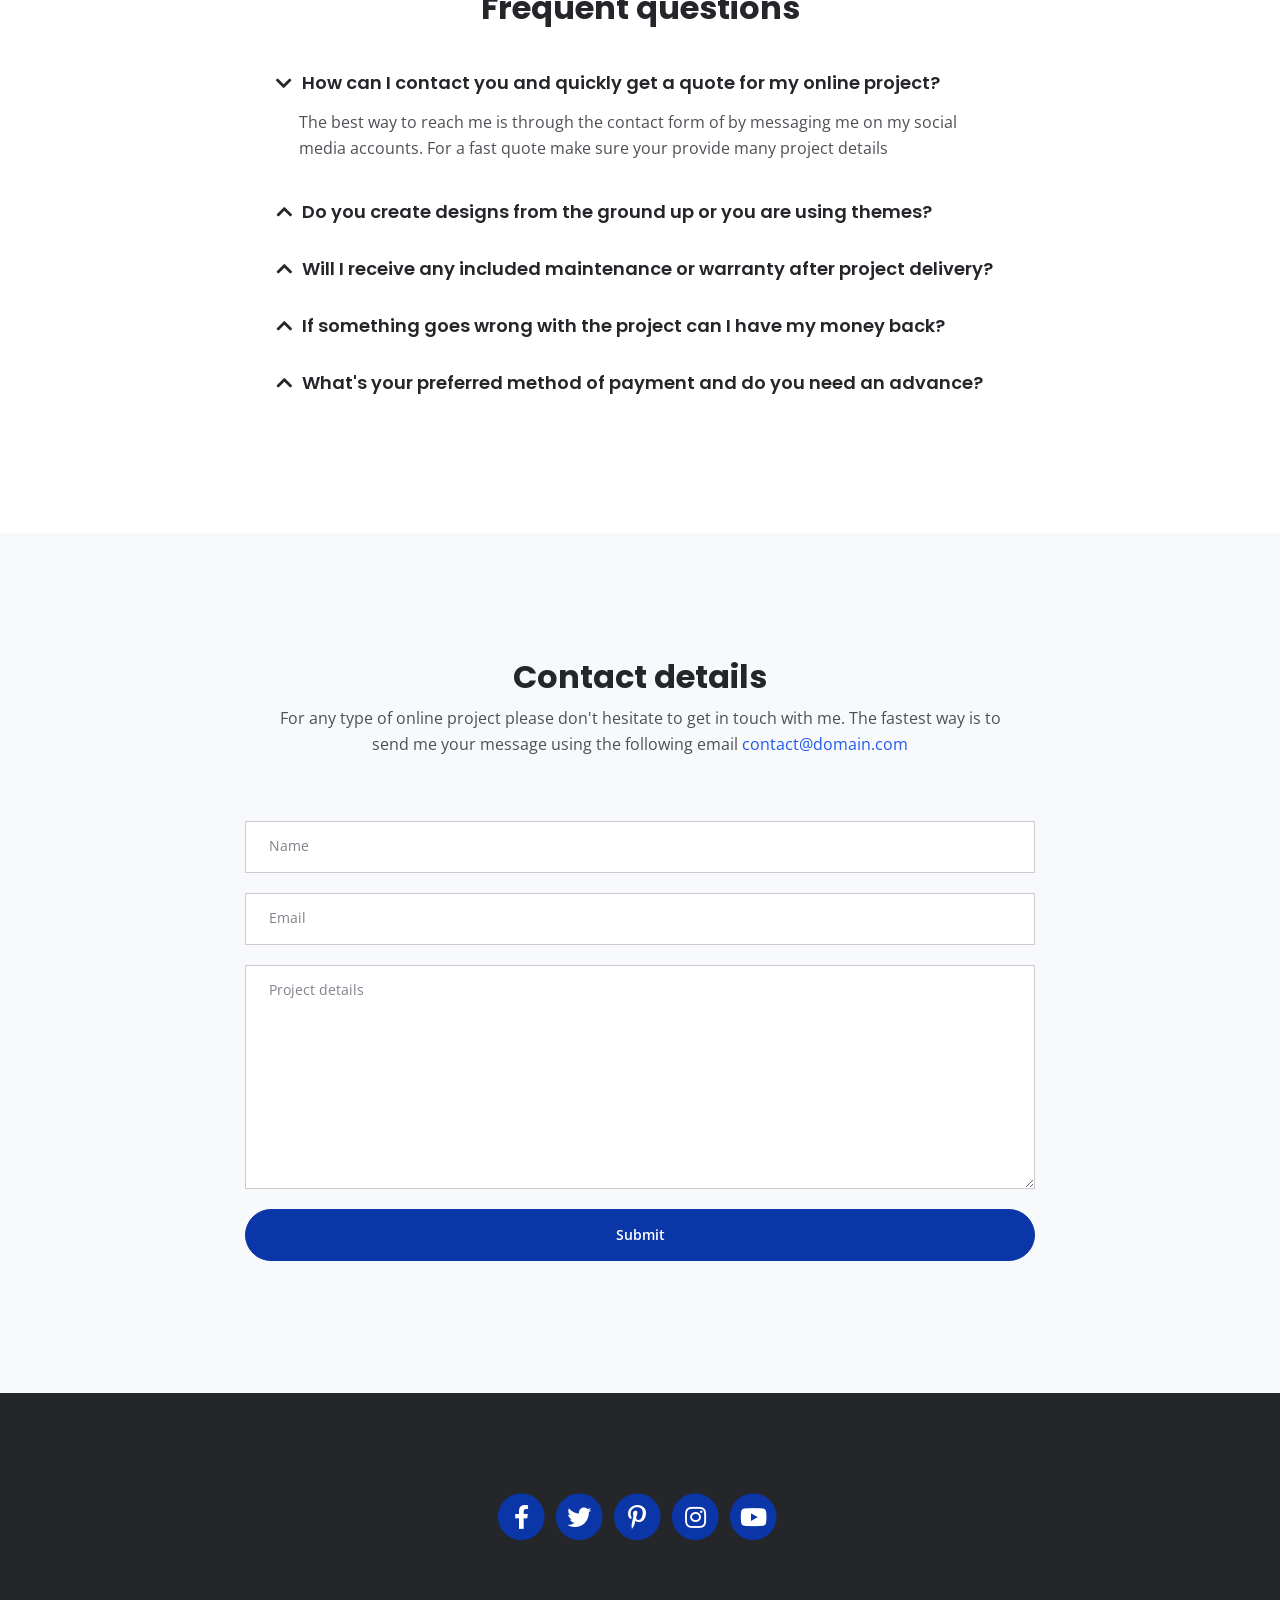
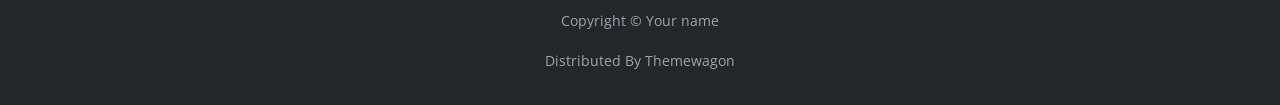
==== commit 58727f11: "address" ====
--- a/index.html
+++ b/index.html
@@ -122,8 +122,14 @@
                 </div> <!-- end of col -->
                 <div class="col-lg-6">
                     <div class="text-container second">
-                        <h2>Why Work With Me</h2>
+                        <h2>About Me</h2>
                         <p>I am a great communicator and love to invest the necessary time to understand the customer's problem very well</p>
+                        <ul class="about-info mt-4 px-md-0 px-2">
+                            <li class="d-flex"><span>Name:</span> <span>Clyde Nowitzki</span></li>
+                            <li class="d-flex"><span>Address:</span> <span>San Francisco CA 97987 USA</span></li>
+                            <li class="d-flex"><span>Email:</span> <span>cydenowitzki@gmail.com</span></li>
+                            <li class="d-flex"><span>Phone: </span> <span>+1-2234-5678-9-0</span></li>
+                        </ul>
                         <div class="time">2019 - PRESENT</div>
                         <h6>Freelance Web Developer</h6>
                         <p>Working happily on my own web projects</p>
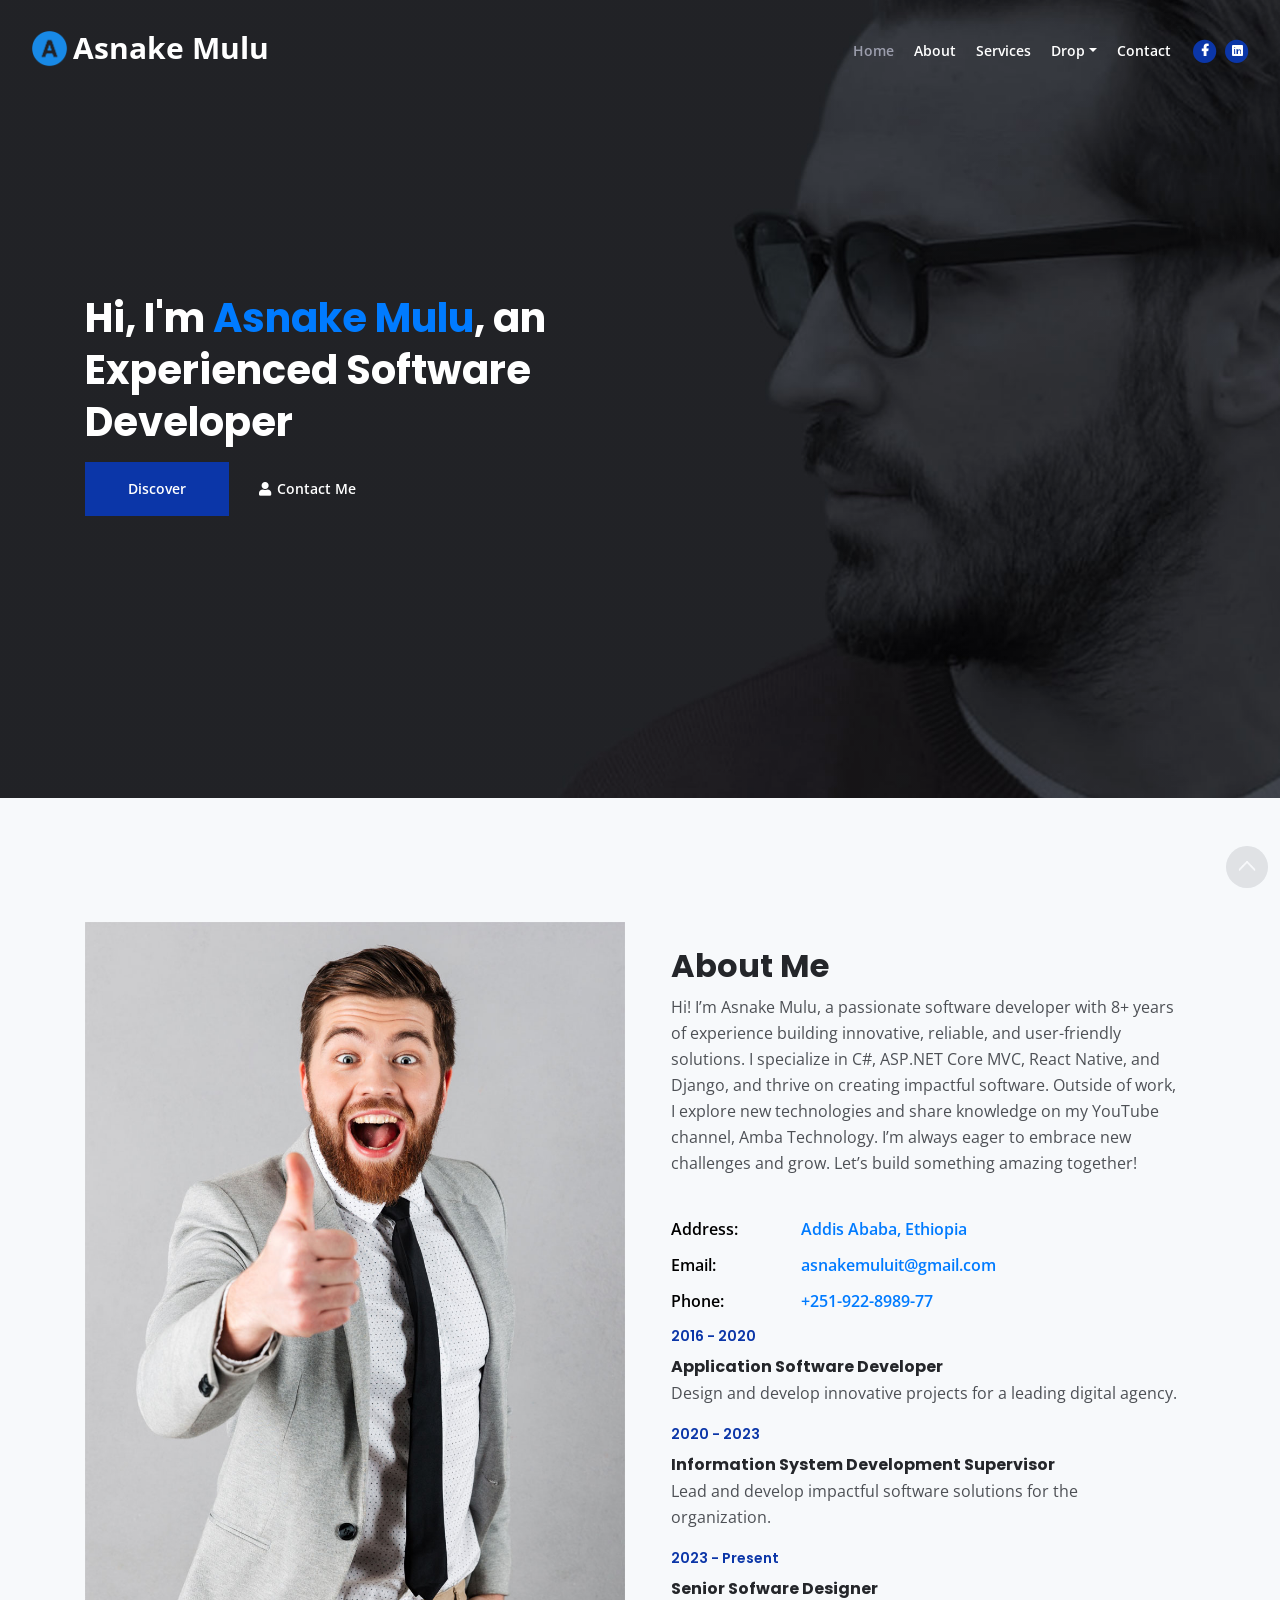
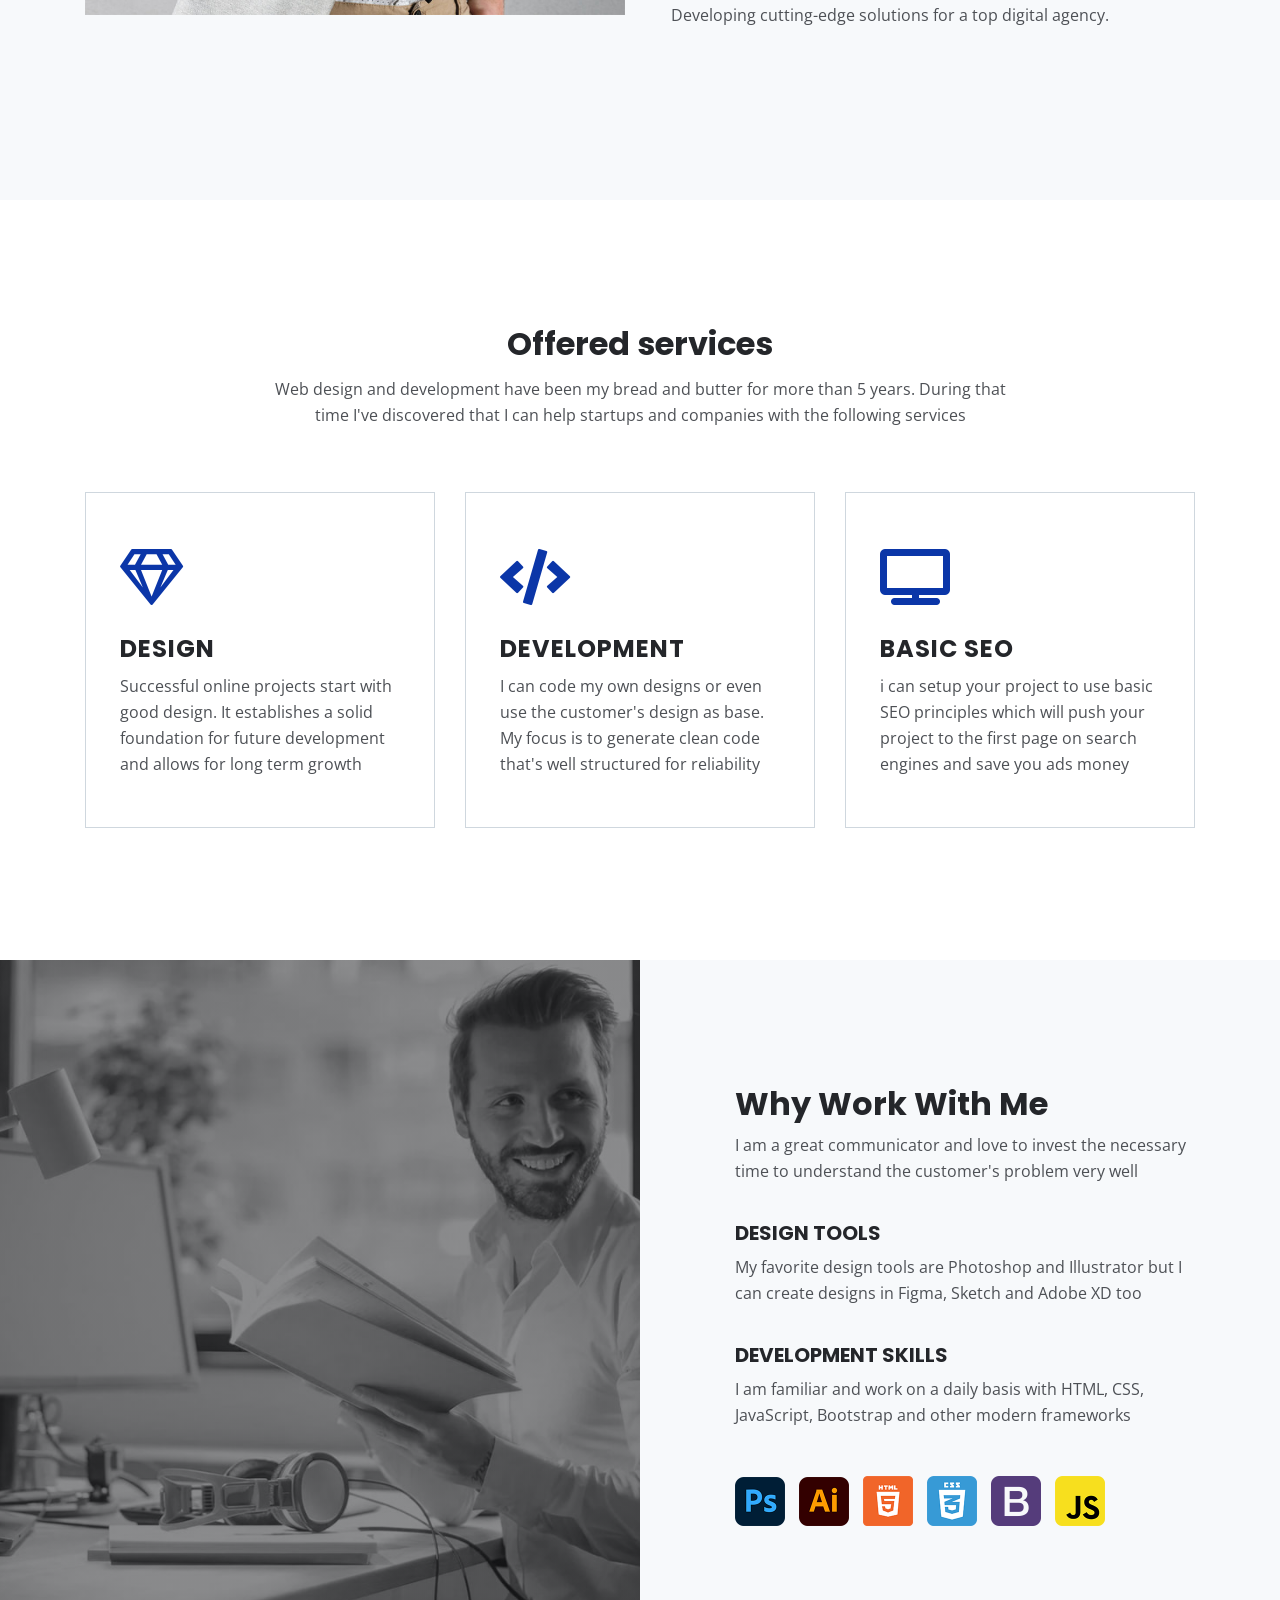
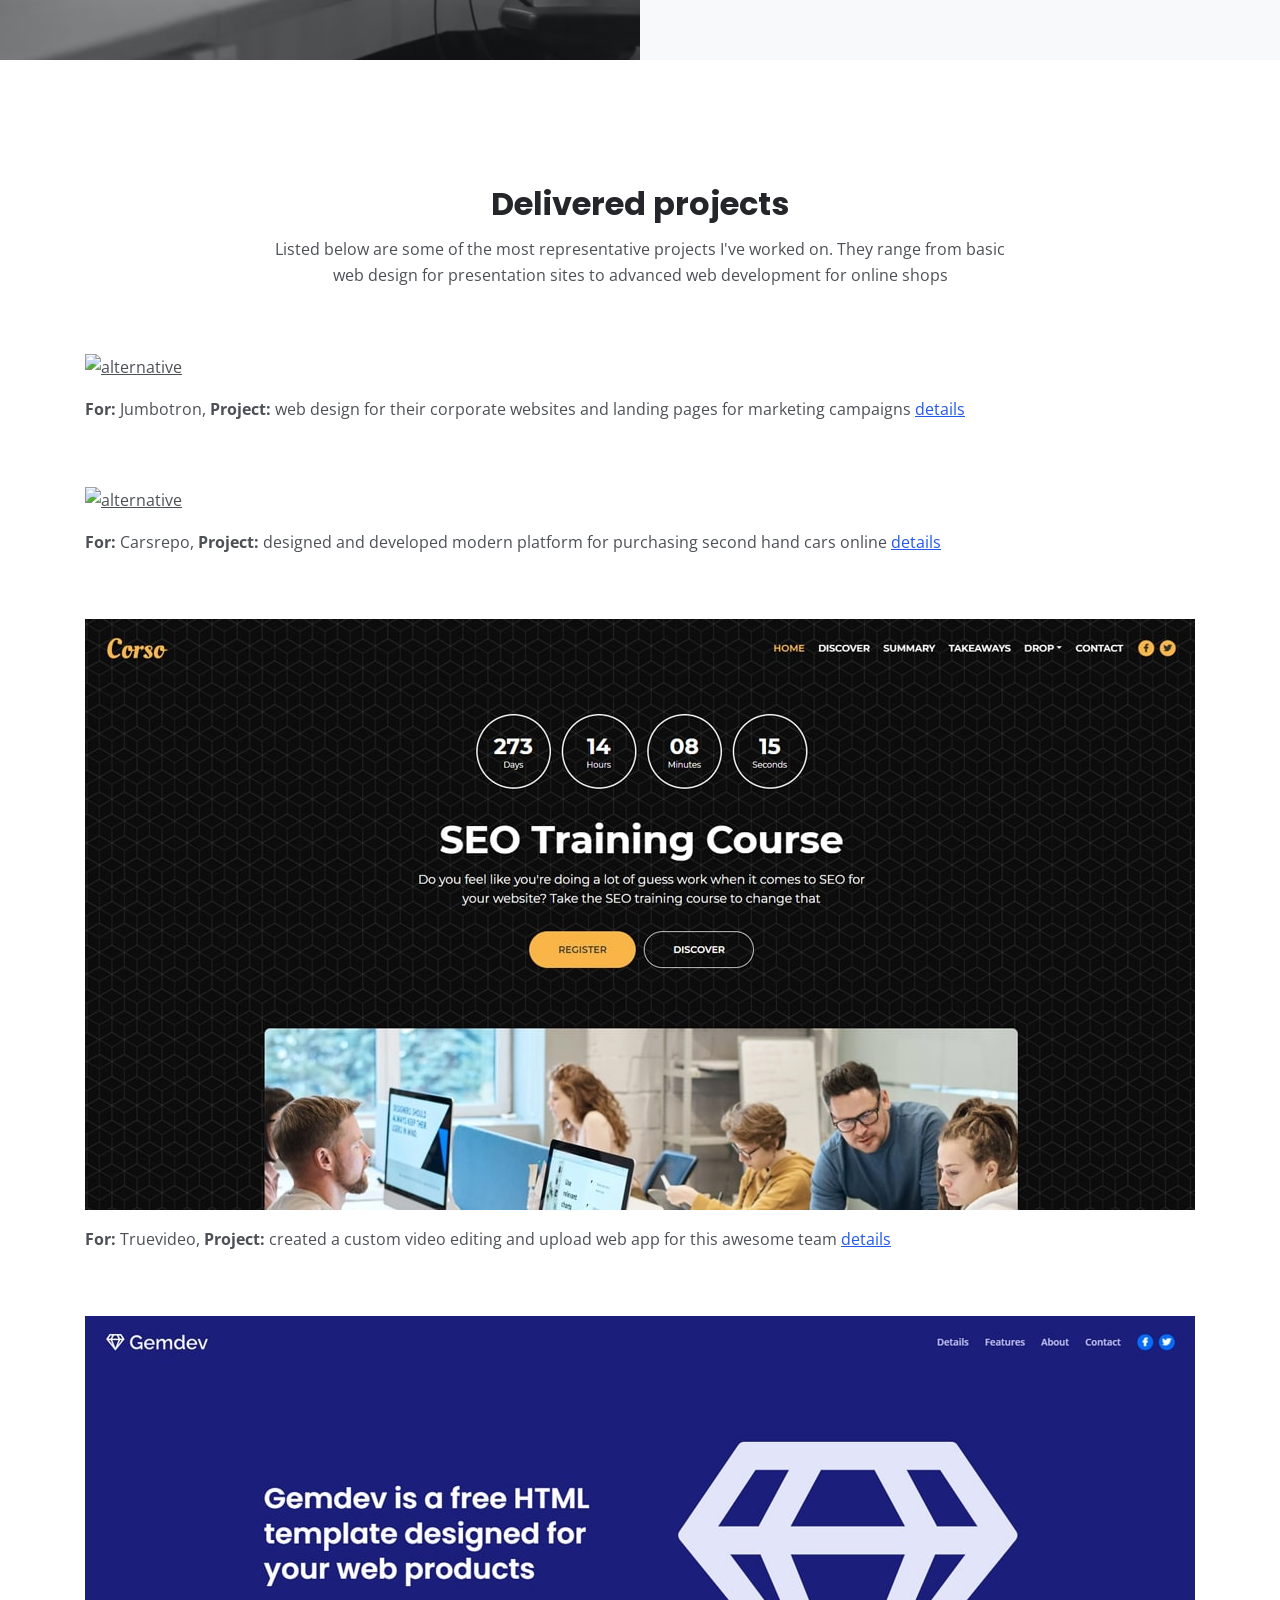
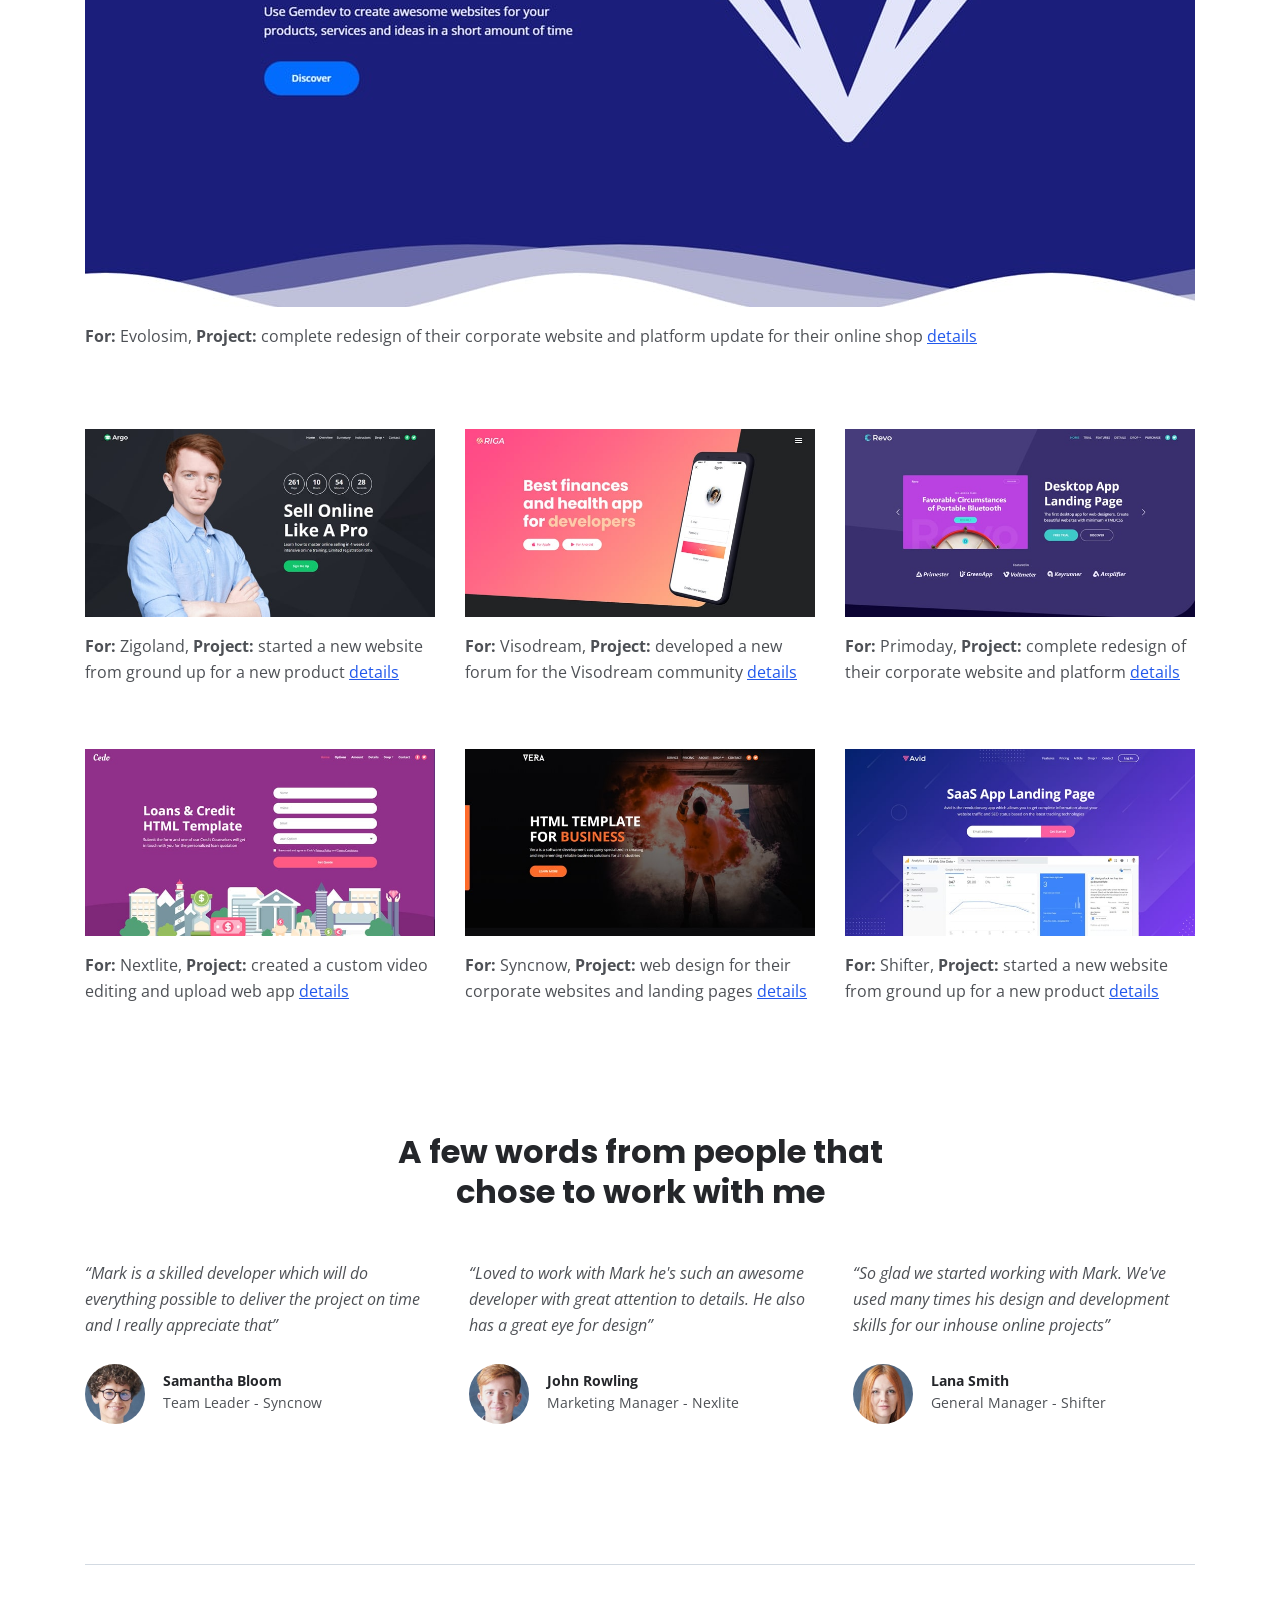
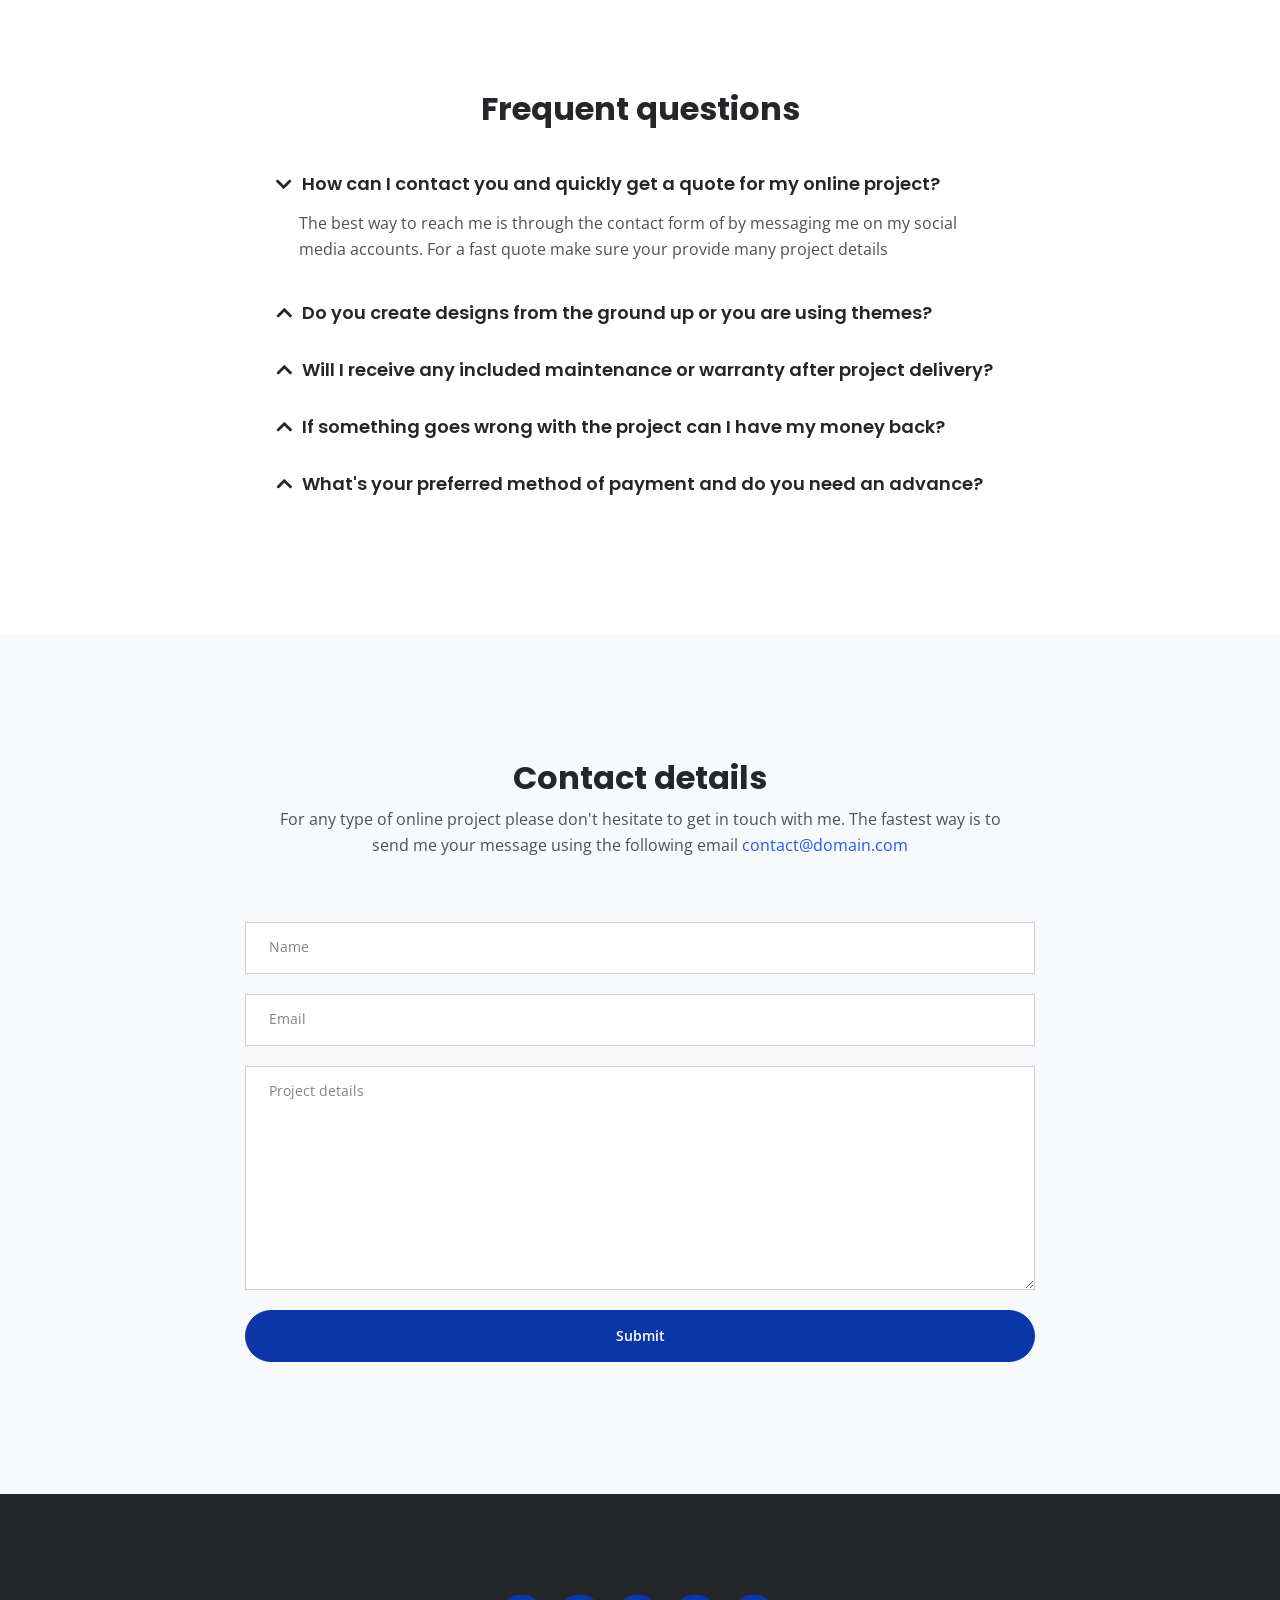
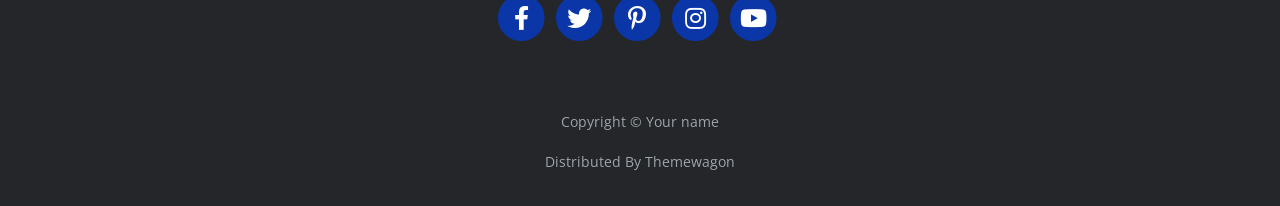
==== commit 5b26daf2: "modification on about section" ====
--- a/index.html
+++ b/index.html
@@ -119,29 +119,28 @@
                     <div class="image-container">
                         <img class="img-fluid" src="images/about-1.jpg" alt="alternative">
                     </div>
-                </div> <!-- end of col -->
+                </div>
                 <div class="col-lg-6">
-                    <div class="text-container second">
+                    <div class="text-container second py-4">
                         <h2>About Me</h2>
-                        <p>I am a great communicator and love to invest the necessary time to understand the customer's problem very well</p>
+                        <p>Hi! I’m Asnake Mulu, a passionate software developer with 8+ years of experience building innovative, reliable, and
+                        user-friendly solutions. I specialize in C#, ASP.NET Core MVC, React Native, and Django, and thrive on creating
+                        impactful software. Outside of work, I explore new technologies and share knowledge on my YouTube channel, Amba Technology. 
+                        I’m always eager to embrace new challenges and grow. Let’s build something amazing together!</p>
                         <ul class="about-info mt-4 px-md-0 px-2">
-                            <li class="d-flex"><span>Name:</span> <span>Clyde Nowitzki</span></li>
-                            <li class="d-flex"><span>Address:</span> <span>San Francisco CA 97987 USA</span></li>
-                            <li class="d-flex"><span>Email:</span> <span>cydenowitzki@gmail.com</span></li>
-                            <li class="d-flex"><span>Phone: </span> <span>+1-2234-5678-9-0</span></li>
+                            <li class="d-flex"><span>Address:</span> <span class="text-primary">Addis Ababa, Ethiopia</span></li>
+                            <li class="d-flex"><span>Email:</span> <span class="text-primary">asnakemuluit@gmail.com</span></li>
+                            <li class="d-flex"><span>Phone: </span> <span class="text-primary">+251-922-8989-77</span></li>
                         </ul>
-                        <div class="time">2019 - PRESENT</div>
-                        <h6>Freelance Web Developer</h6>
-                        <p>Working happily on my own web projects</p>
-                        <div class="time">2018 - 2019</div>
-                        <h6>Lead Web Developer</h6>
-                        <p>Beautiful project for a major digital agency</p>
-                        <div class="time">2017 - 2018</div>
-                        <h6>Senior Web Designer</h6>
-                        <p>Inhouse web designer for ecommerce firm</p>
-                        <div class="time">2016 - 2017</div>
-                        <h6>Junior Web Designer</h6>
-                        <p>Junior web designer for small web agency</p>
+                        <div class="time">2016 - 2020</div>
+                        <h6>Application Software Developer</h6>
+                        <p>Design and develop innovative projects for a leading digital agency.</p>
+                        <div class="time">2020 - 2023</div>
+                        <h6>Information System Development Supervisor</h6>
+                        <p>Lead and develop impactful software solutions for the organization.</p>
+                        <div class="time">2023 - Present</div>
+                        <h6>Senior Sofware Designer</h6>
+                        <p>Developing cutting-edge solutions for a top digital agency.</p>
                     </div> <!-- end of text-container -->
                 </div> <!-- end of col -->
                 <!-- <div class="col-lg-4">
--- a/css/styles.css
+++ b/css/styles.css
@@ -1278,5 +1278,29 @@
 		margin-left: 2.875rem;
 	}
 	/* end of extra pages */
+
+		ul.about-info {
+			display: inline-block;
+			padding: 0;
+			margin: 0;
+			width: 100%;
+		}
+	
+		ul.about-info li {
+			list-style: none;
+			margin-bottom: 10px;
+		}
+	
+		ul.about-info li span {
+			width: calc(100% - 130px);
+			font-weight: 600;
+			color: #b1b493;
+		}
+	
+		ul.about-info li span:first-child {
+			font-weight: 600;
+			color: #000000;
+			width: 130px;
+		}
 }
 /* end of min-width 1200px */
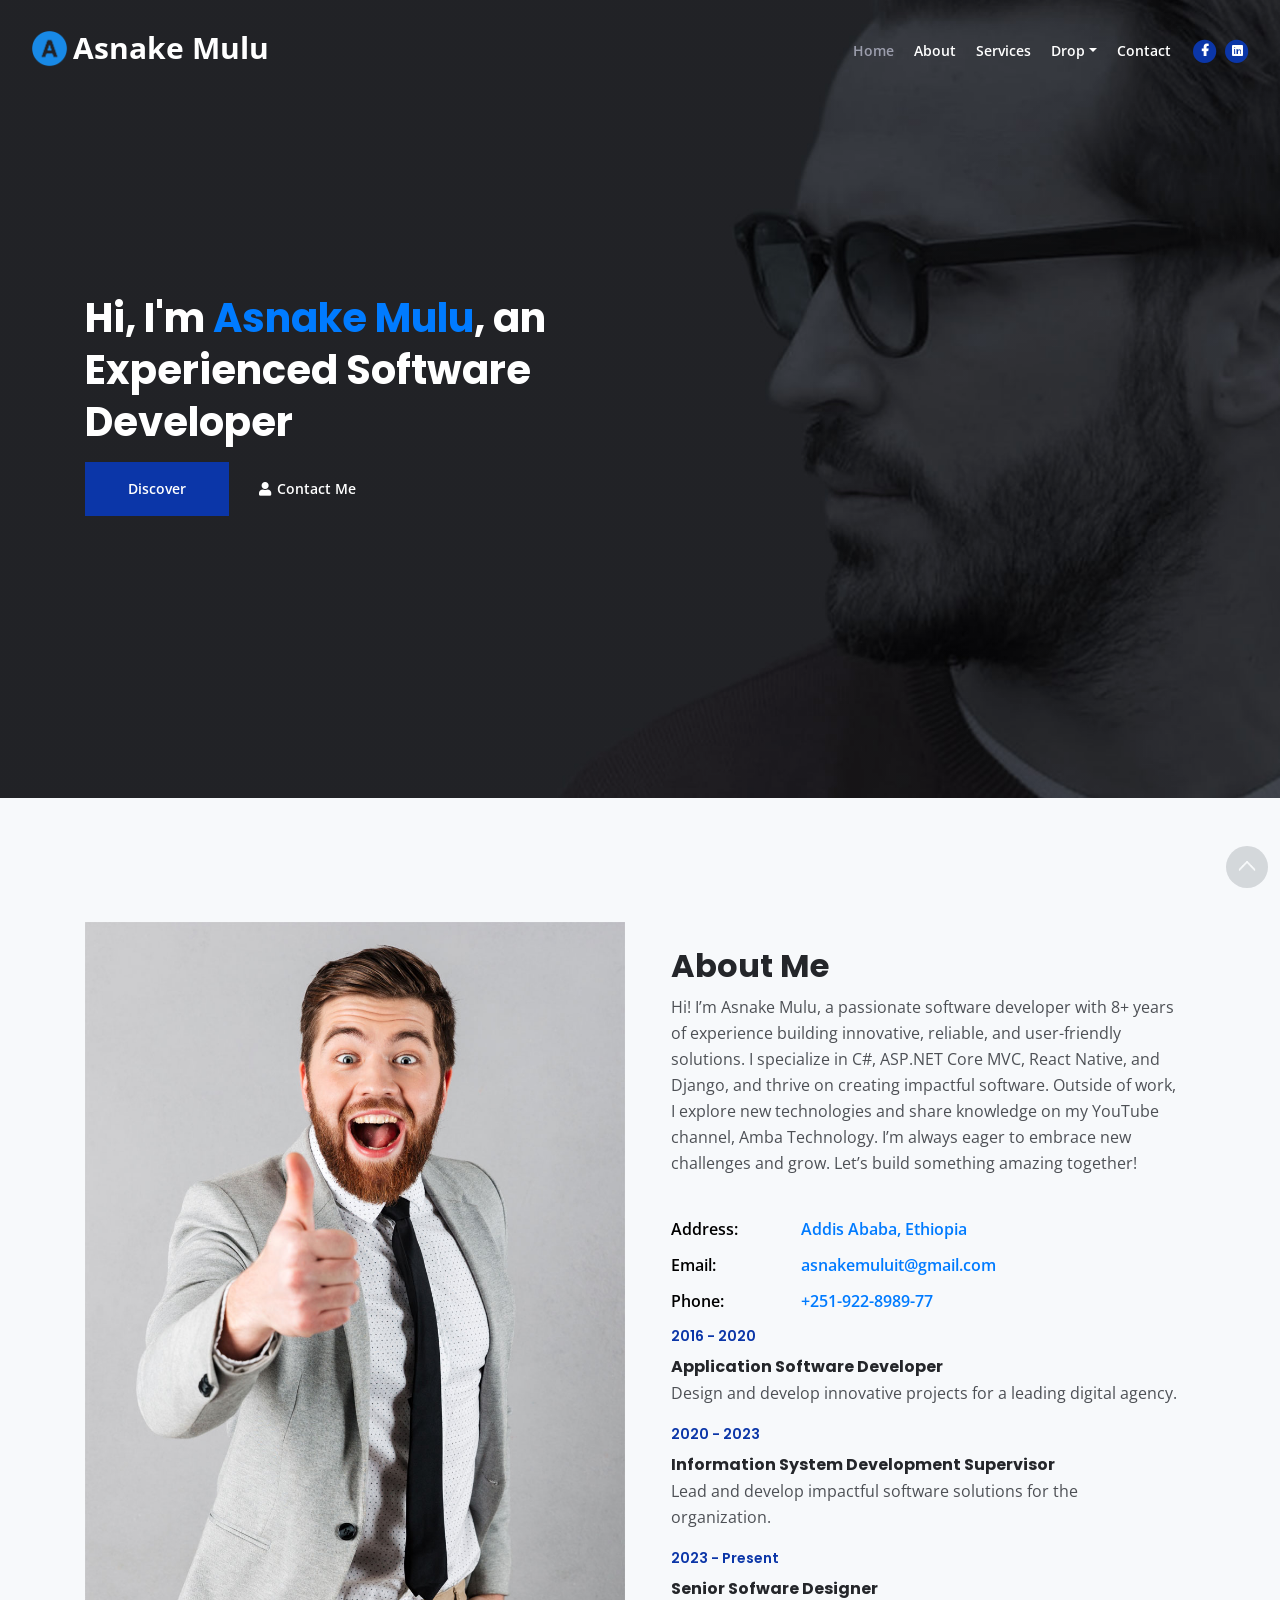
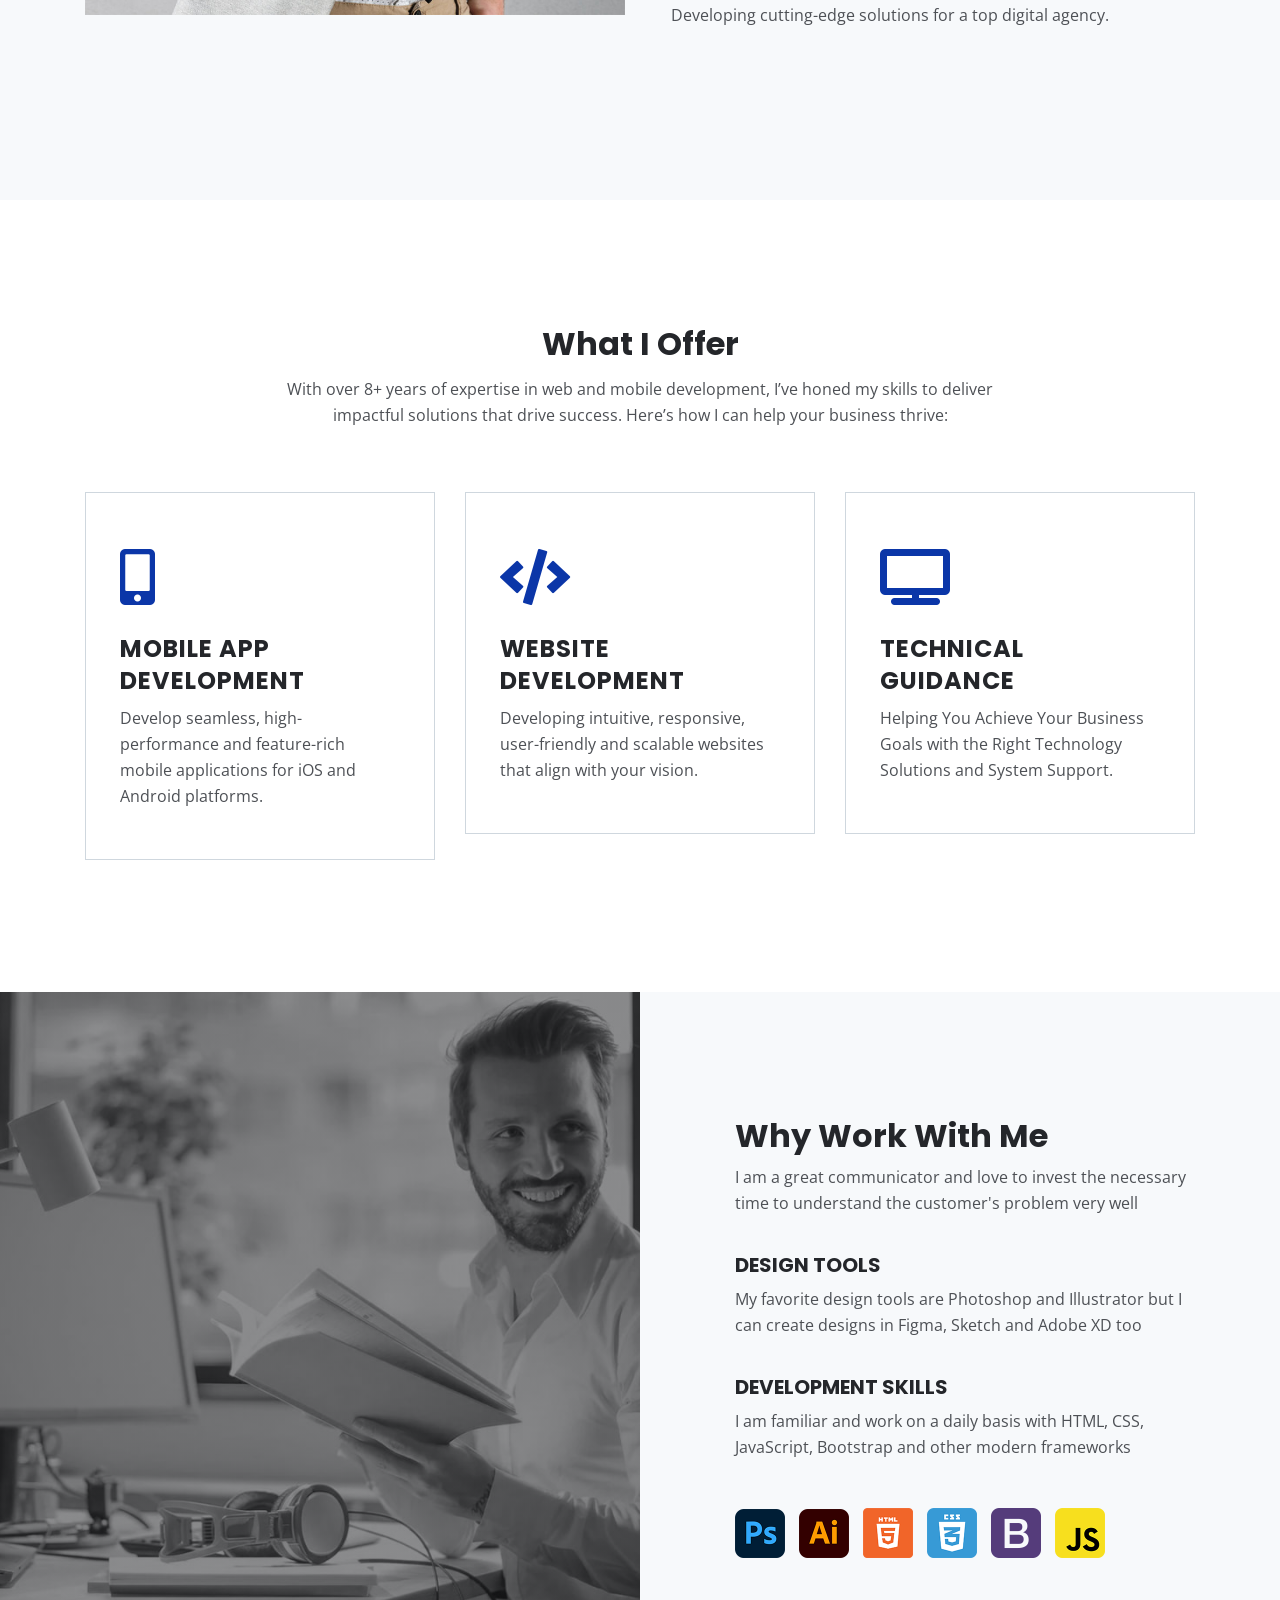
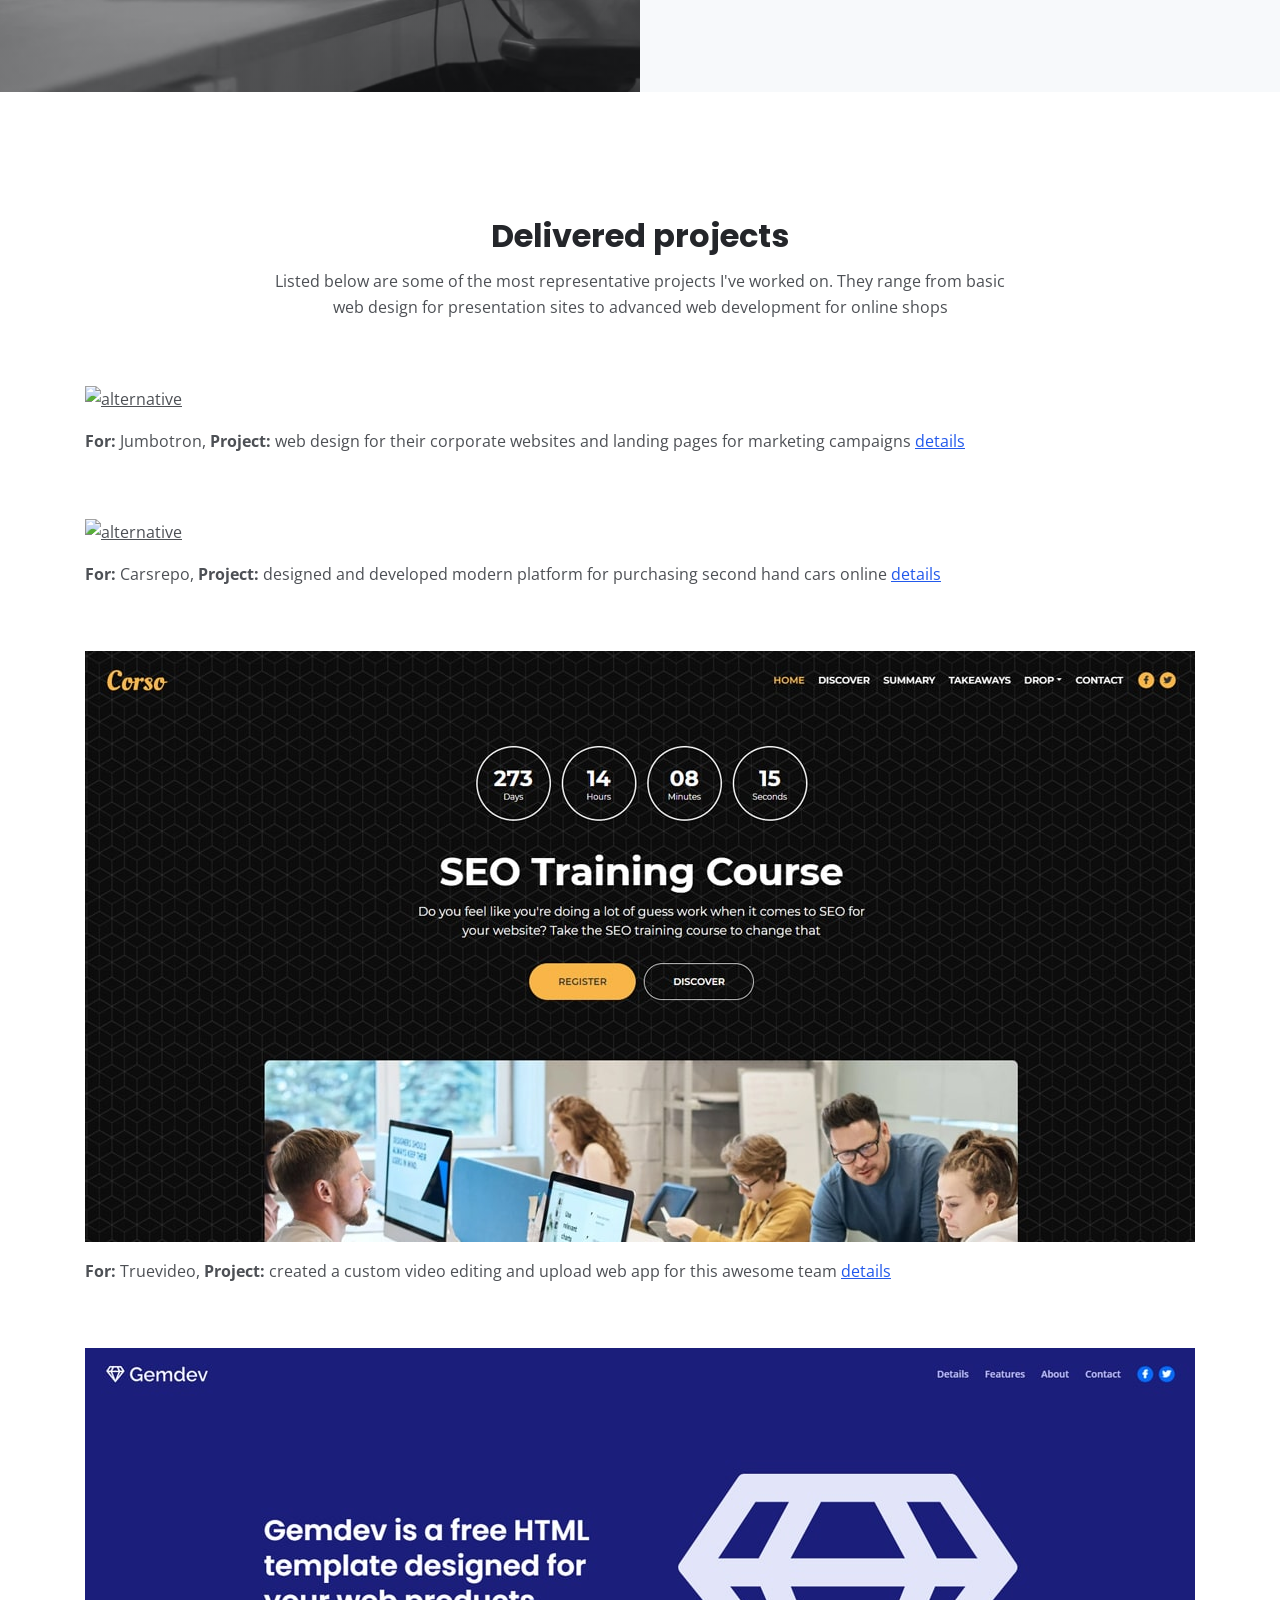
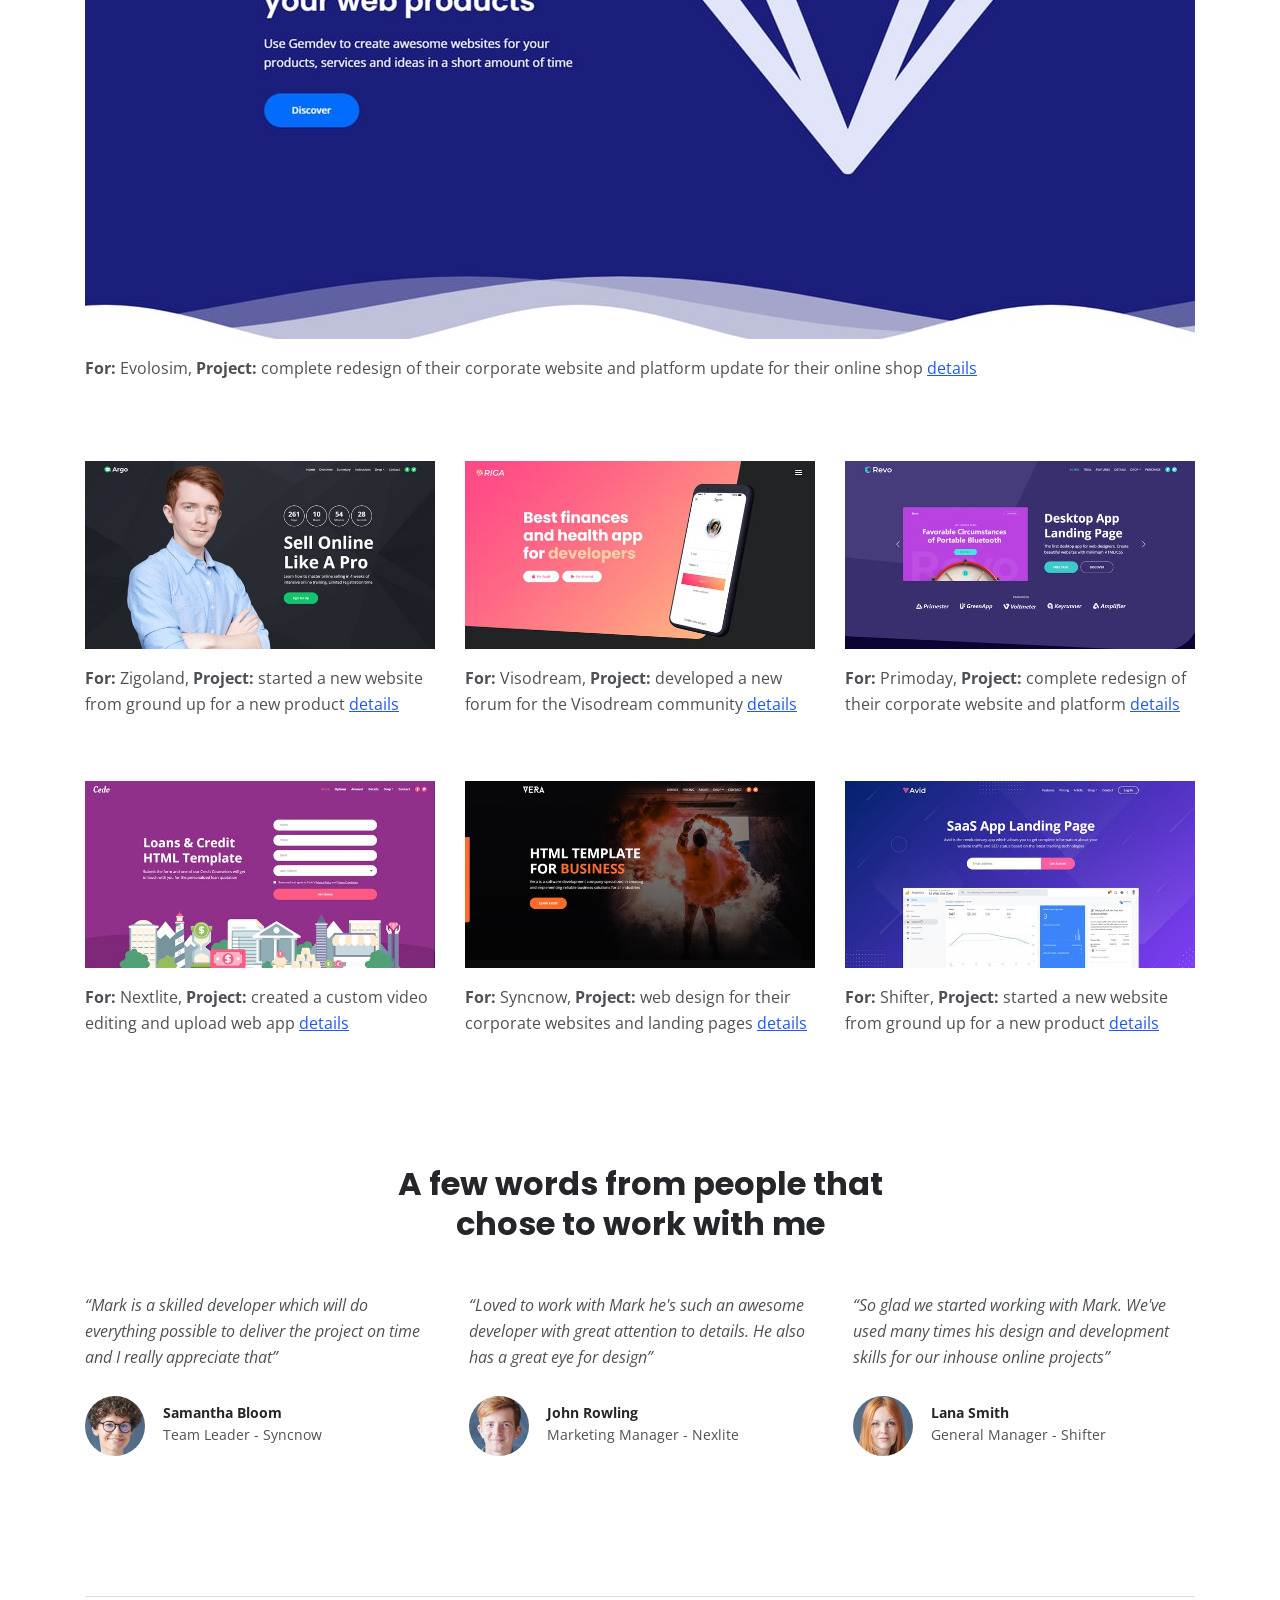
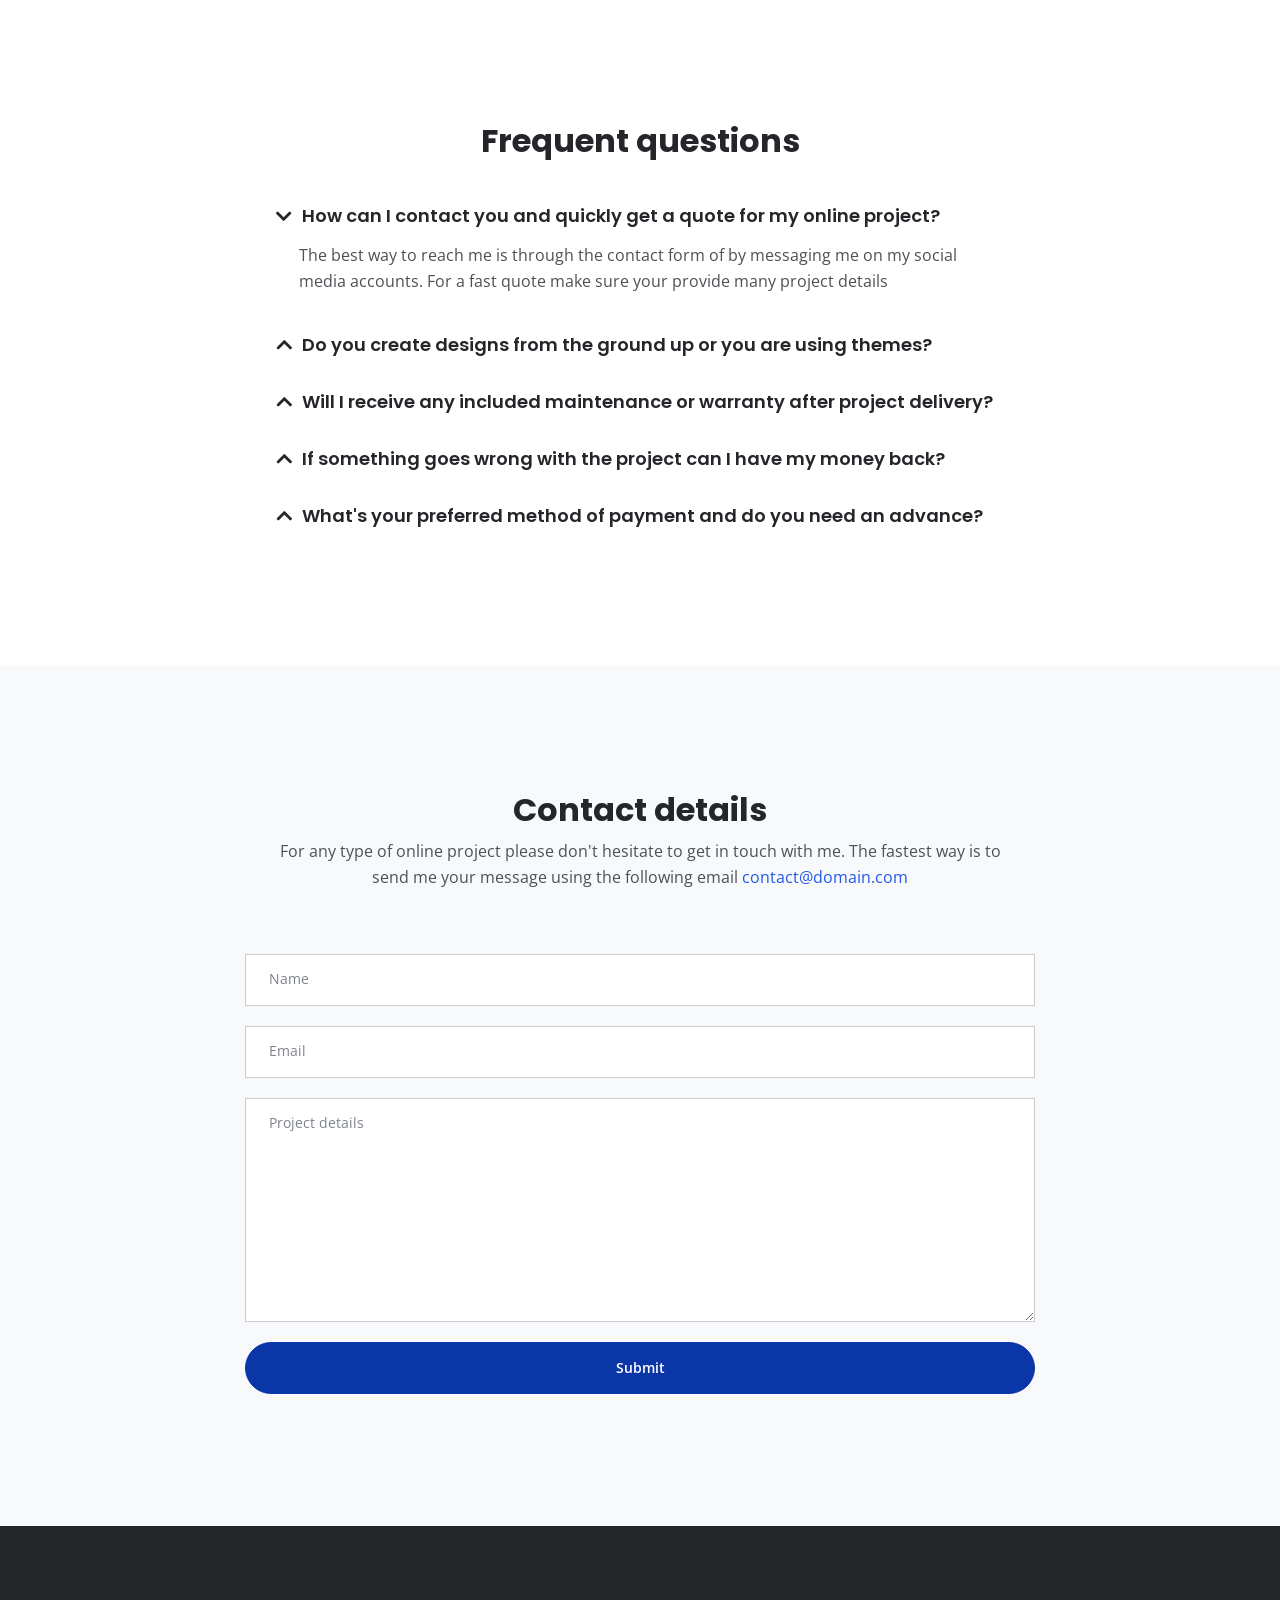
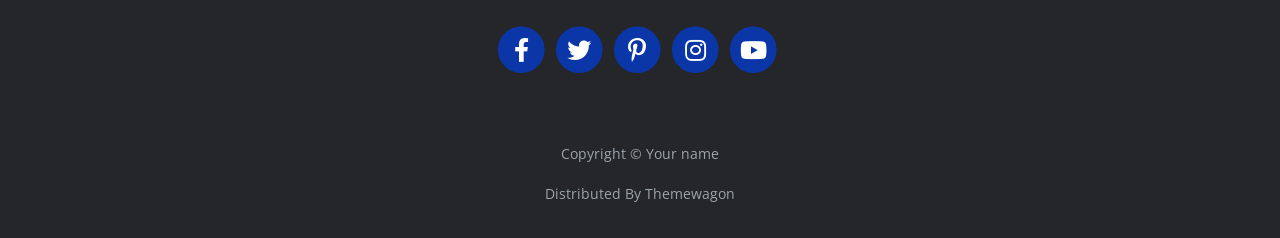
==== commit 56c415f6: "modifcation on services" ====
--- a/index.html
+++ b/index.html
@@ -143,17 +143,6 @@
                         <p>Developing cutting-edge solutions for a top digital agency.</p>
                     </div> <!-- end of text-container -->
                 </div> <!-- end of col -->
-                <!-- <div class="col-lg-4">
-                    <div class="text-container third">
-                        <div class="time">2017 - 2018</div>
-                        <h6>Senior Web Designer</h6>
-                        <p>Inhouse web designer for ecommerce firm</p>
-                        <div class="time">2016 - 2017</div>
-                        <h6>Junior Web Designer</h6>
-                        <p>Junior web designer for small web agency</p>
-                    </div>
-                    </div> -->
-                    <!-- end of col -->
             </div> <!-- end of row -->
         </div> <!-- end of container -->
     </div> <!-- end of basic-1 -->
@@ -165,30 +154,31 @@
         <div class="container">
             <div class="row">
                 <div class="col-lg-12">
-                    <h2 class="h2-heading">Offered services</h2>
-                    <p class="p-heading">Web design and development have been my bread and butter for more than 5 years. During that time I've discovered that I can help startups and companies with the following services</p>
+                    <h2 class="h2-heading">What I Offer</h2>
+                    <p class="p-heading">With over 8+ years of expertise in web and mobile development, I’ve honed my skills to deliver impactful solutions that
+                    drive success. Here’s how I can help your business thrive:</p>
                 </div> <!-- end of col -->
             </div> <!-- end of row -->
             <div class="row">
                 <div class="col-lg-4">
                     <div class="text-box">
-                        <i class="far fa-gem"></i>
-                        <h4>DESIGN</h4>
-                        <p>Successful online projects start with good design. It establishes a solid foundation for future development and allows for long term growth</p>
+                        <i class="fas fa-mobile-alt"></i>
+                        <h4>MOBILE APP DEVELOPMENT</h4>
+                        <p>Develop seamless, high-performance and feature-rich mobile applications for iOS and Android platforms.</p>
                     </div> <!-- end of text-box -->
                 </div> <!-- end of col -->
                 <div class="col-lg-4">
                     <div class="text-box">
                         <i class="fas fa-code"></i>
-                        <h4>DEVELOPMENT</h4>
-                        <p>I can code my own designs or even use the customer's design as base. My focus is to generate clean code that's well structured for reliability</p>
+                        <h4>WEBSITE DEVELOPMENT</h4>
+                        <p>Developing intuitive, responsive, user-friendly and scalable websites that align with your vision.</p>
                     </div> <!-- end of text-box -->
                 </div> <!-- end of col -->
                 <div class="col-lg-4">
                     <div class="text-box">
                         <i class="fas fa-tv"></i>
-                        <h4>BASIC SEO</h4>
-                        <p>i can setup your project to use basic SEO principles which will push your project to the first page on search engines and save you ads money</p>
+                        <h4>TECHNICAL GUIDANCE</h4>
+                        <p>Helping You Achieve Your Business Goals with the Right Technology Solutions and System Support.</p>
                     </div> <!-- end of text-box -->
                 </div> <!-- end of col -->
             </div> <!-- end of row -->
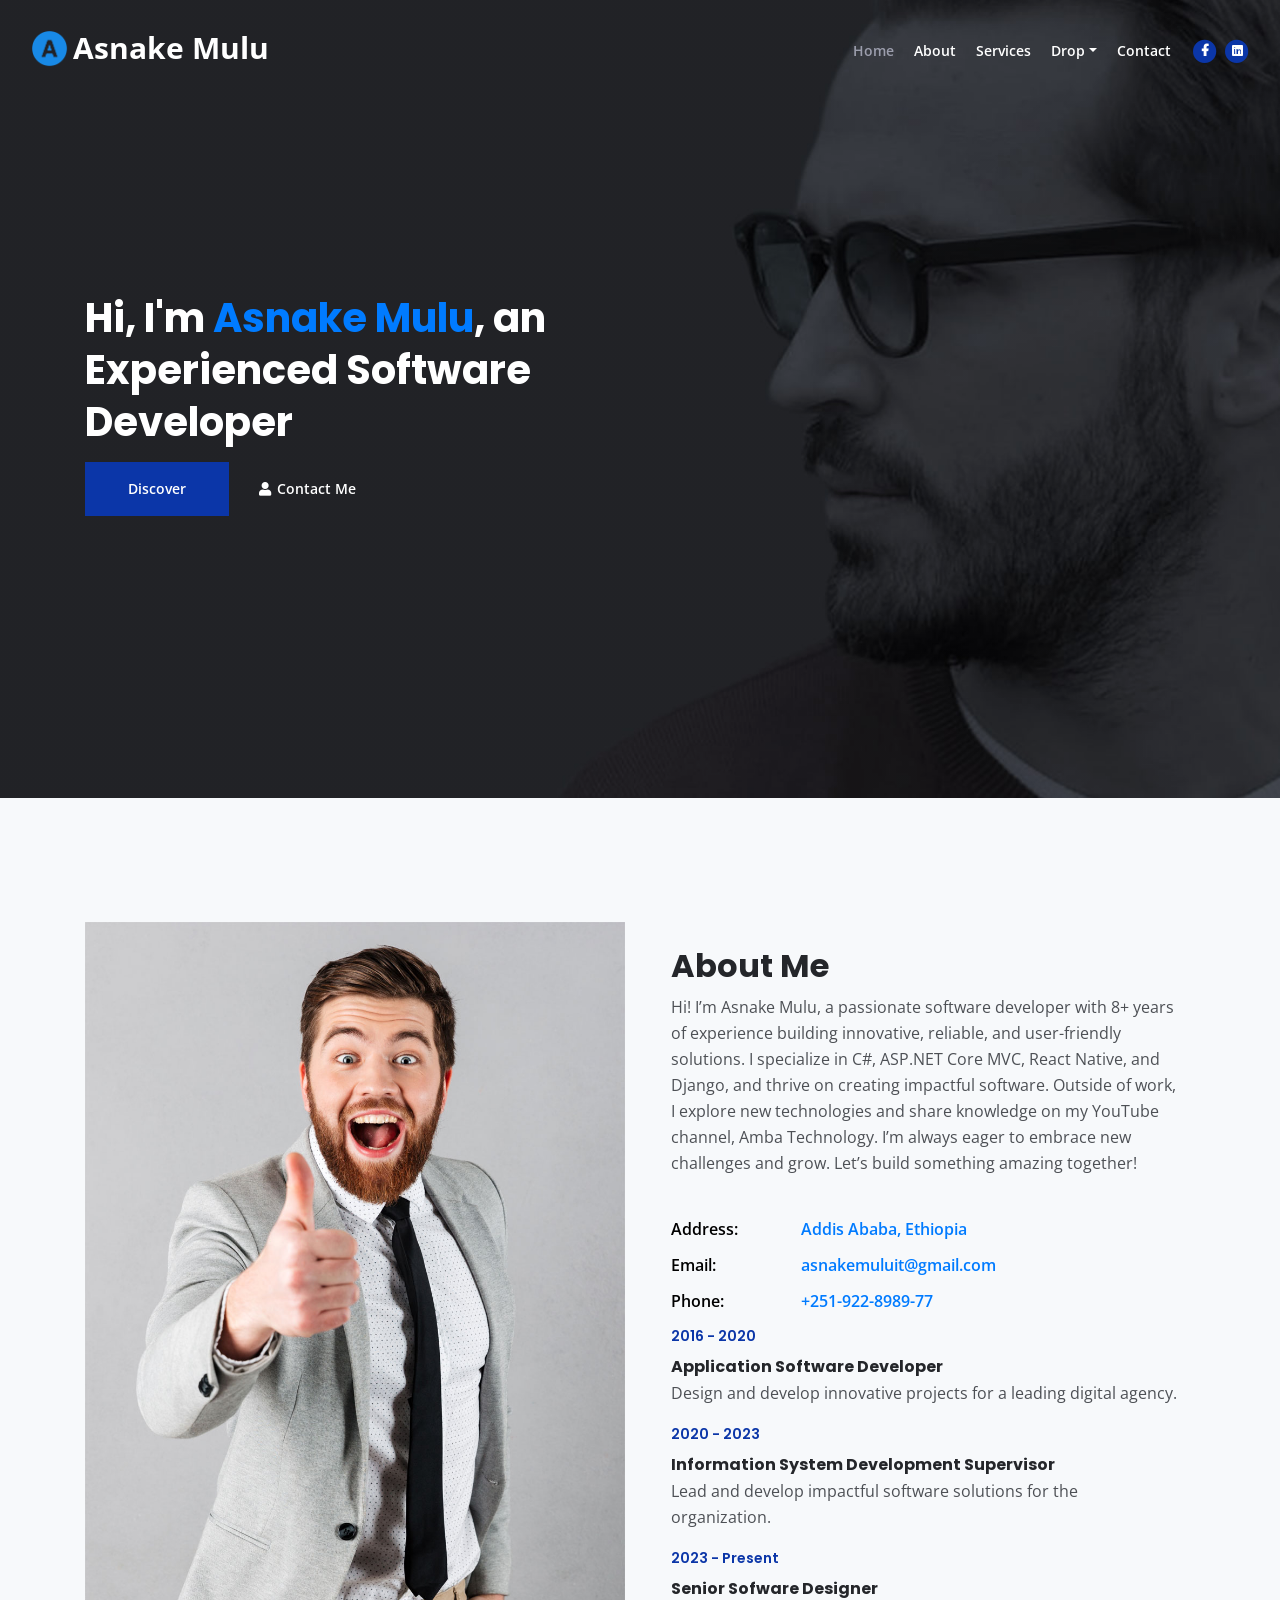
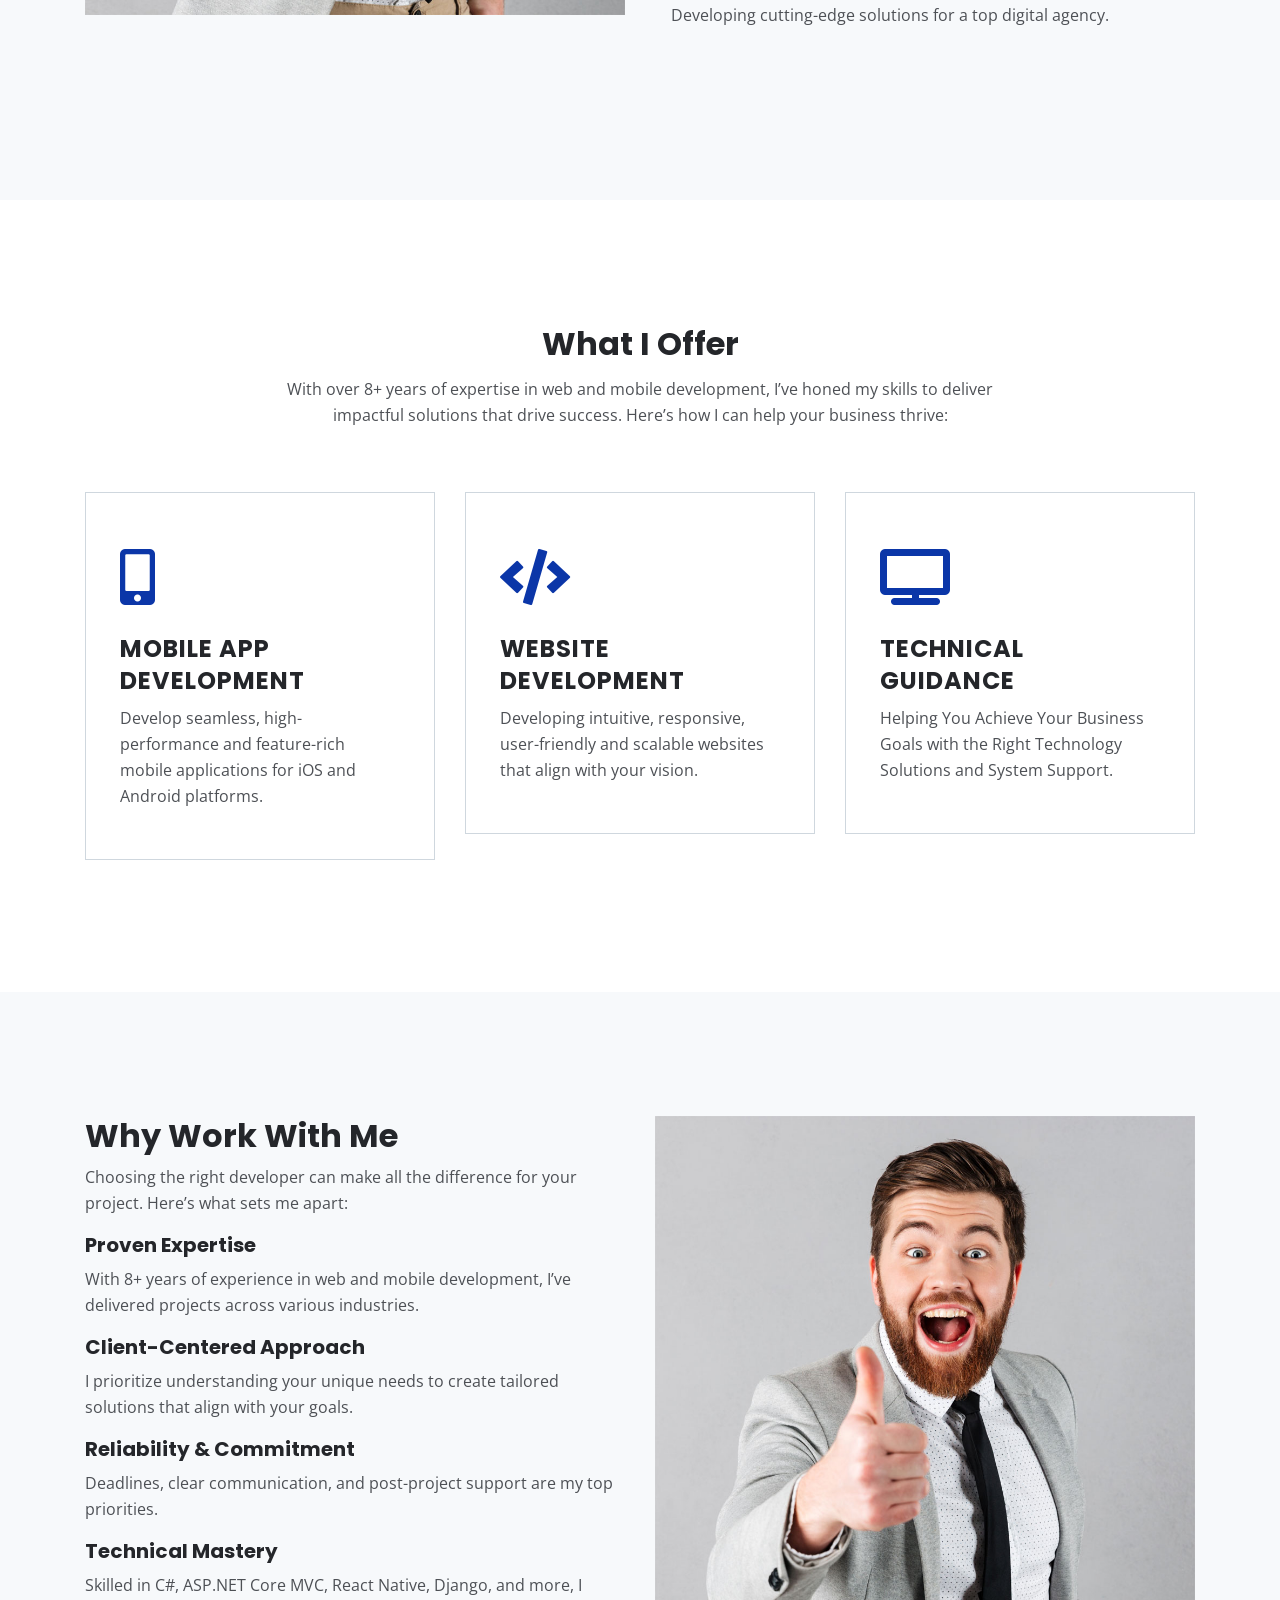
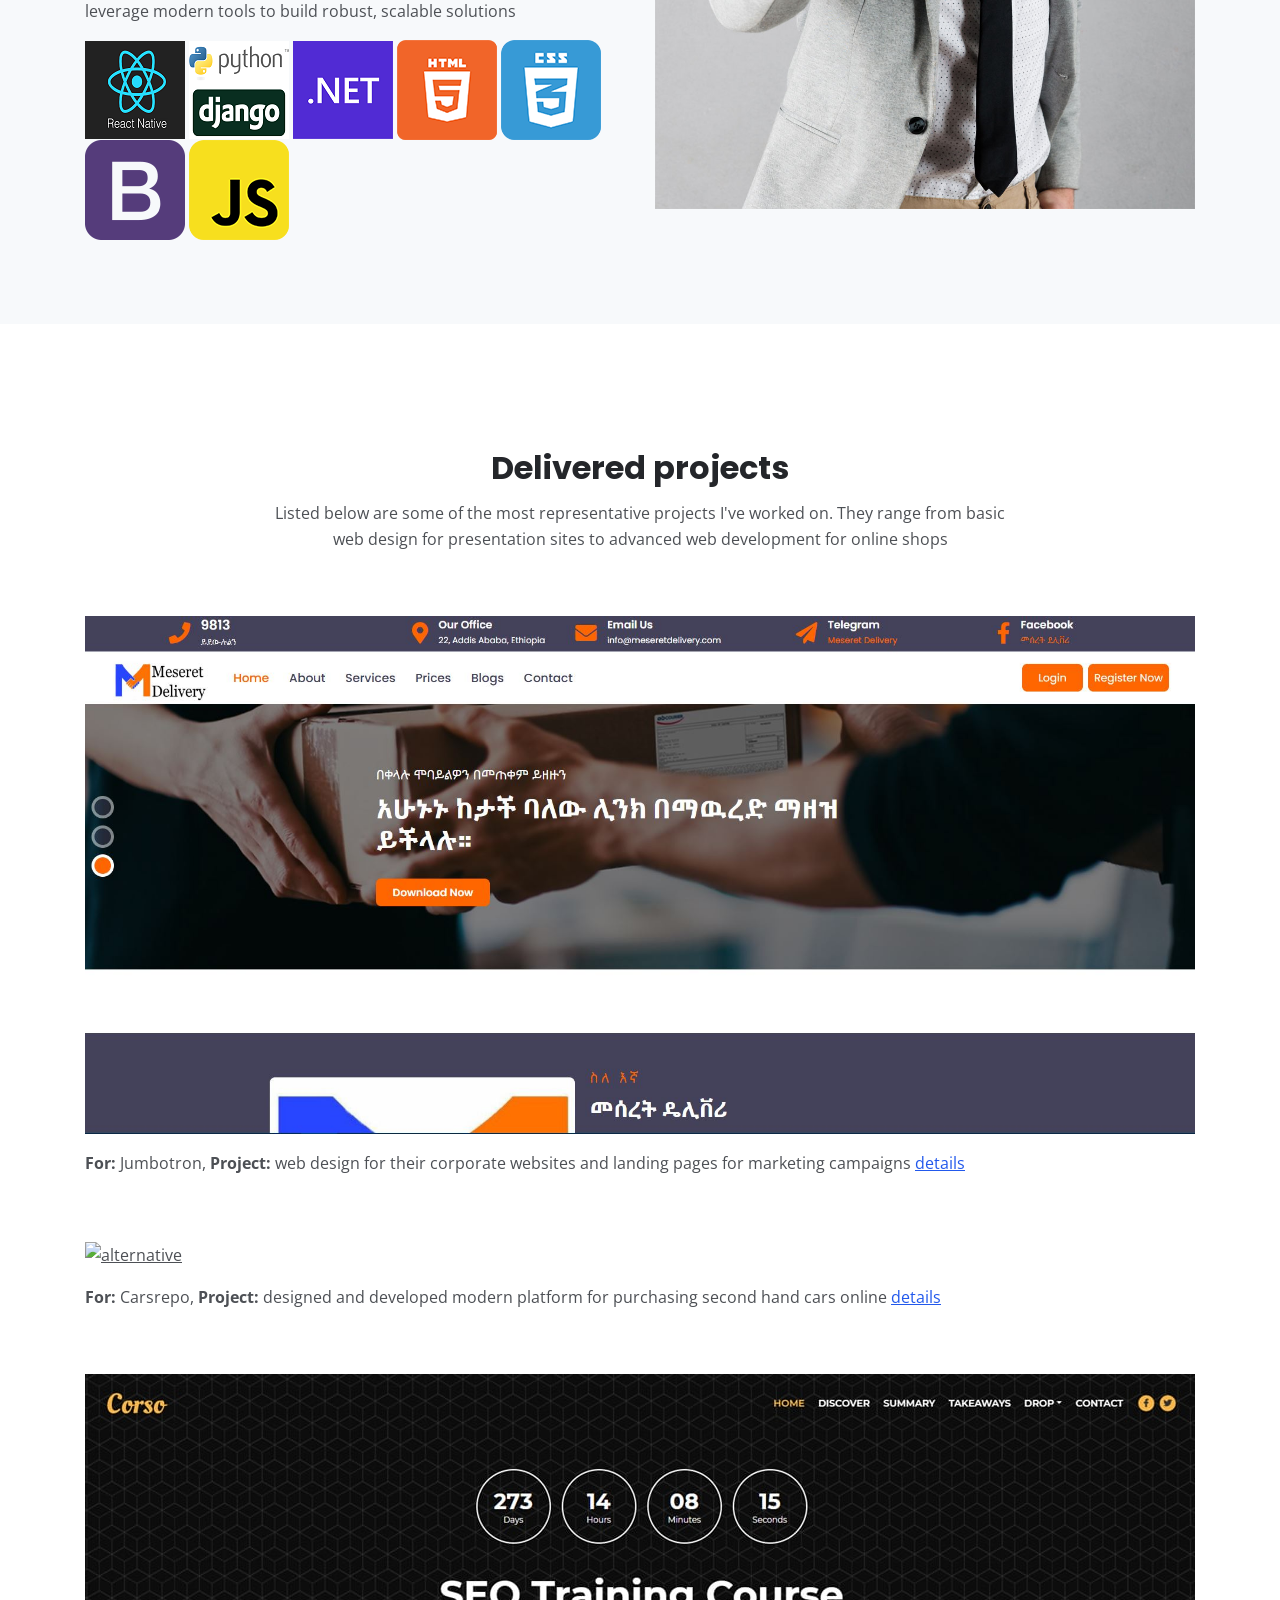
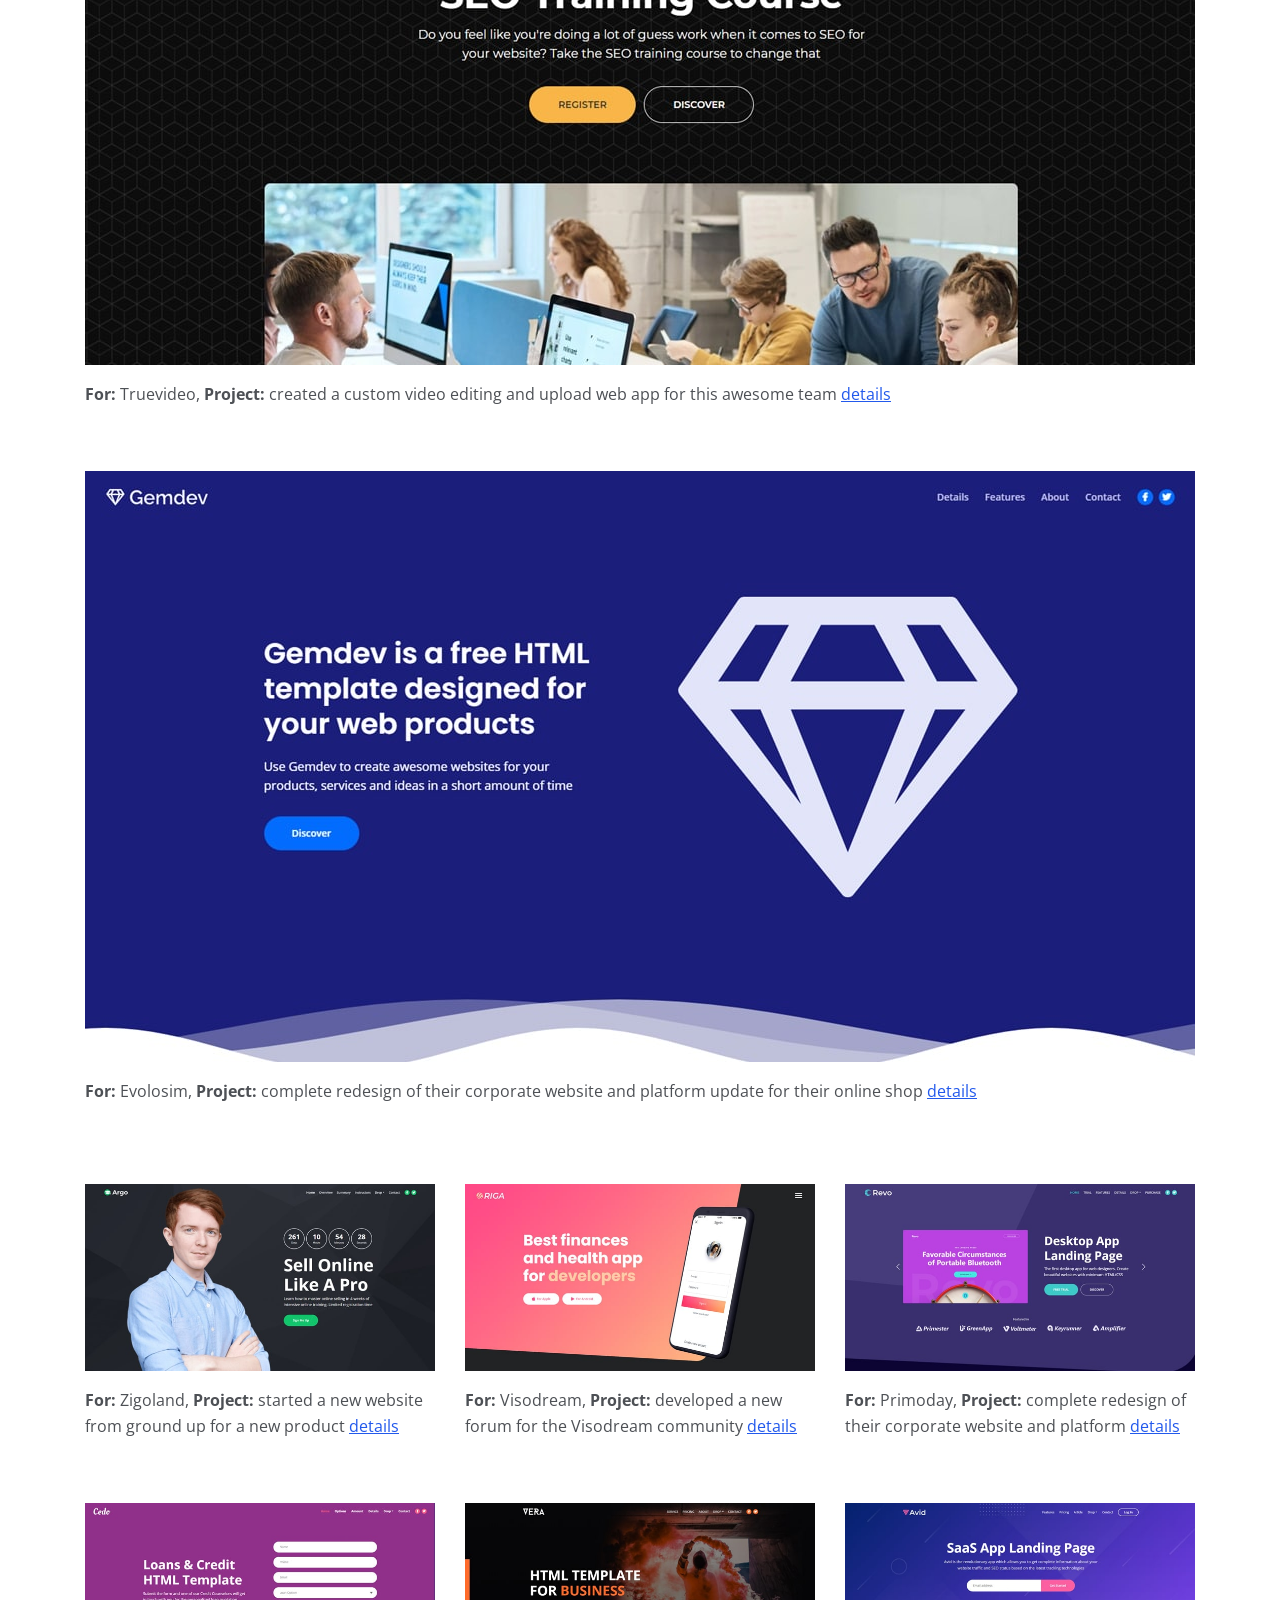
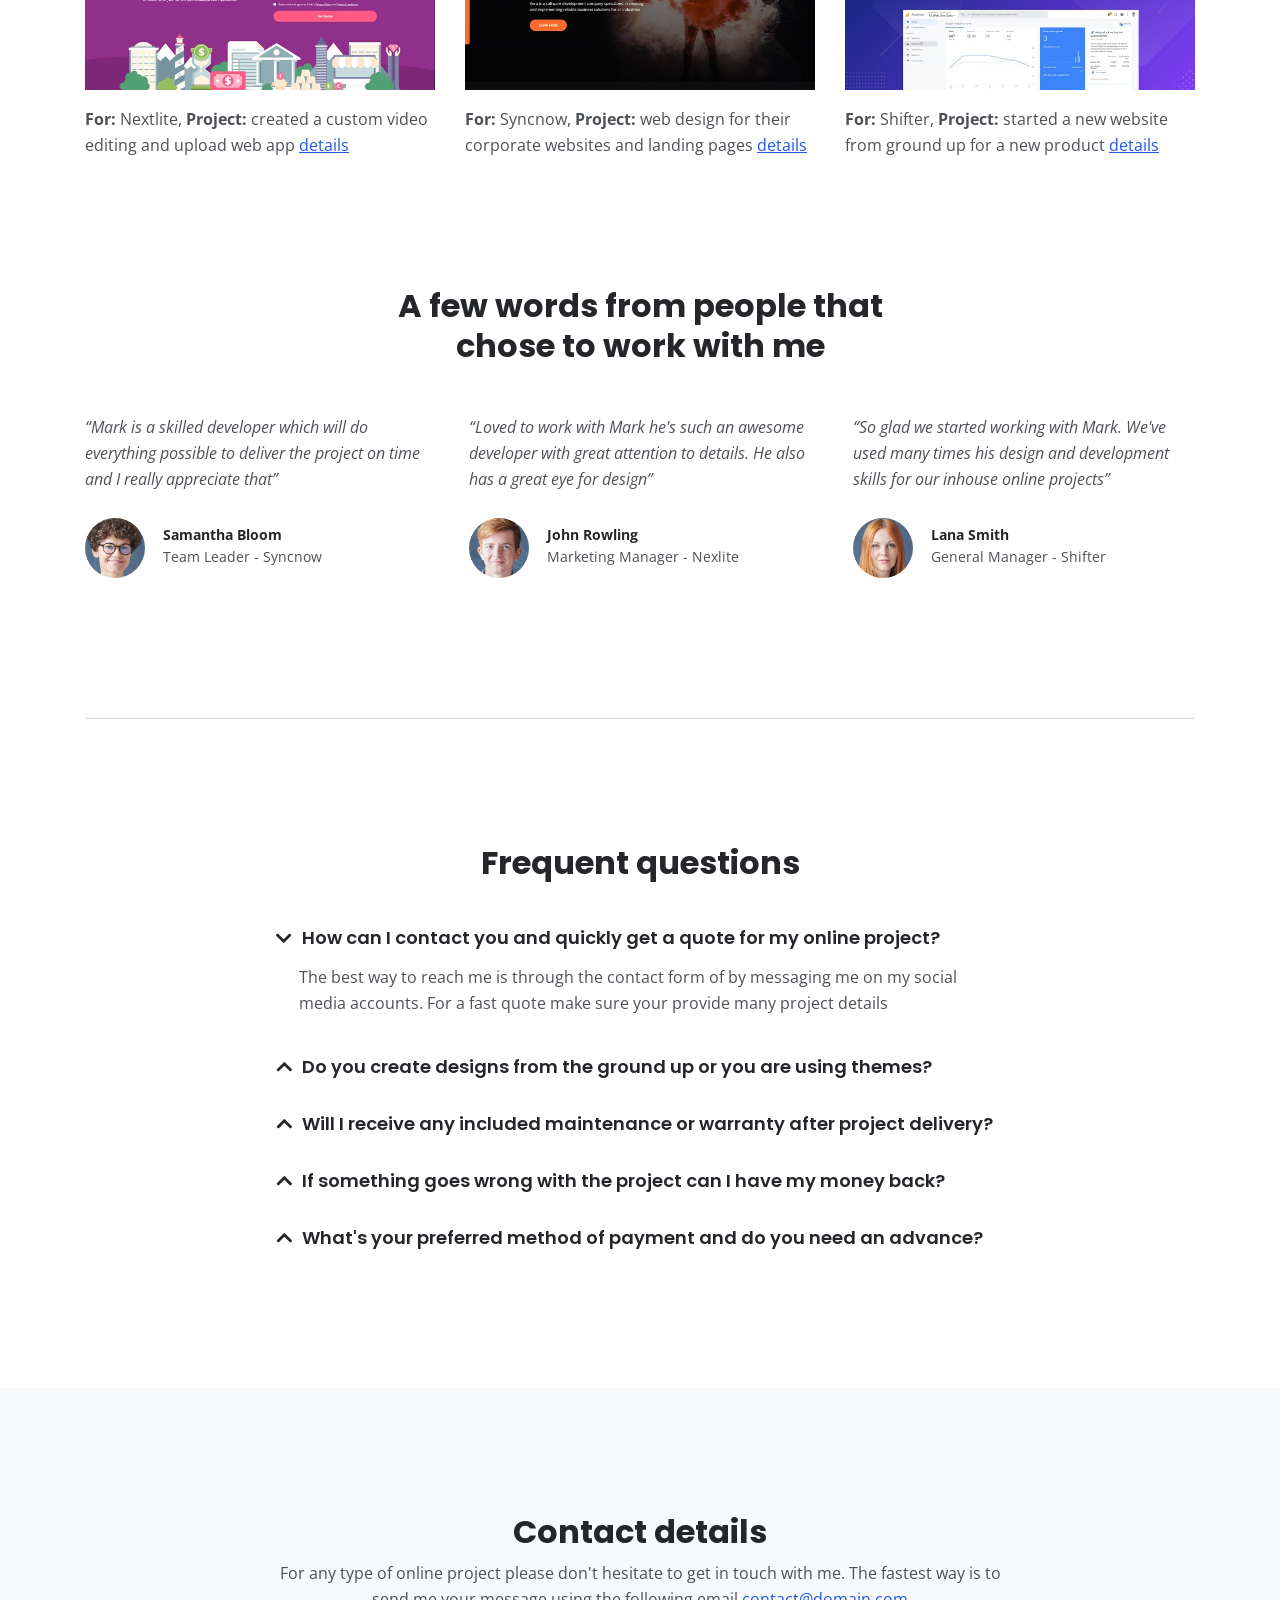
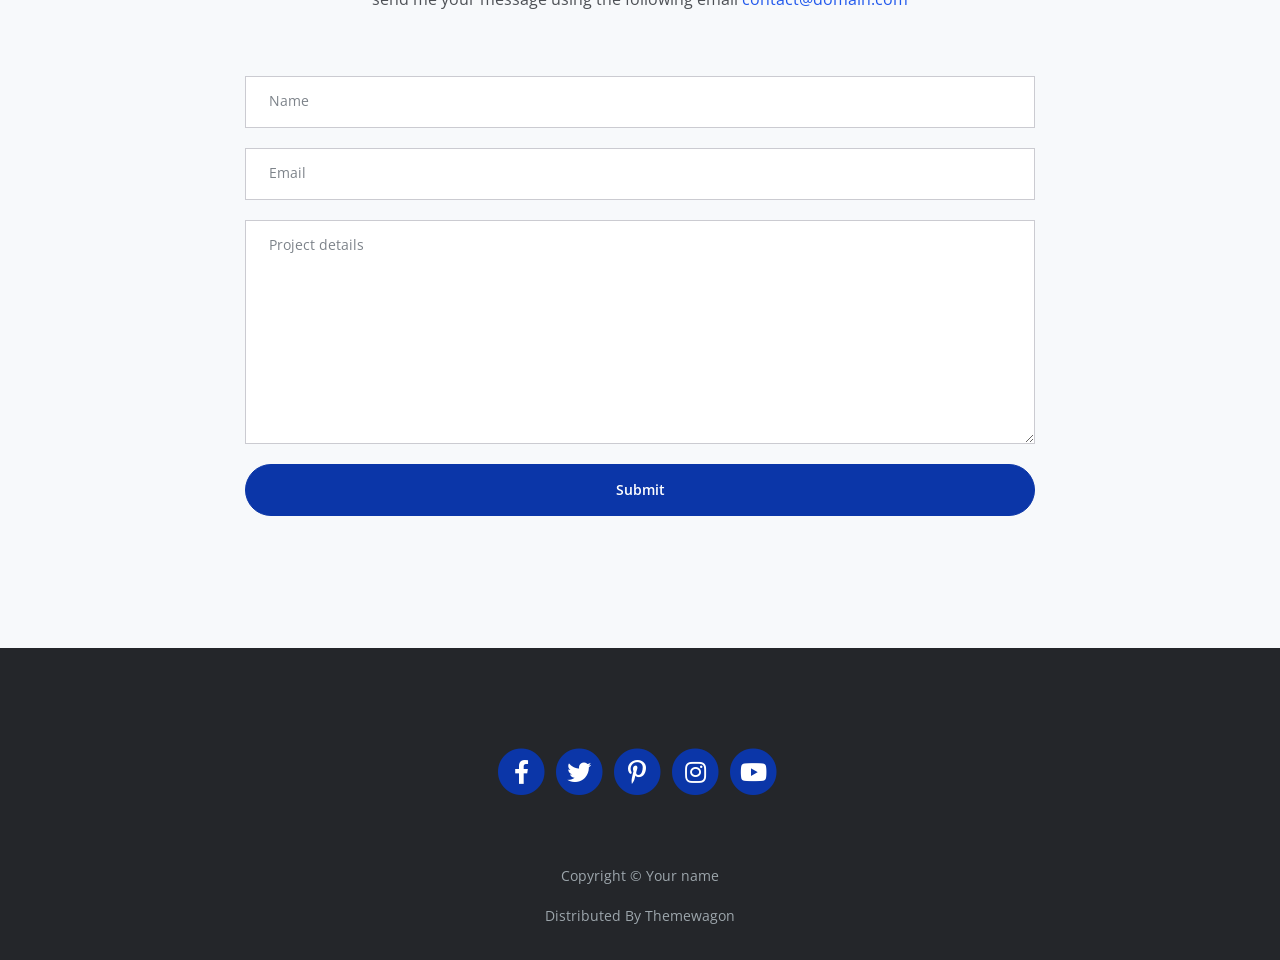
==== commit 22a4c180: "changes on my skills section" ====
--- a/index.html
+++ b/index.html
@@ -188,25 +188,29 @@
 
 
     <!-- Details -->
-	<div class="split">
-		<div class="area-1">
-		</div><!-- end of area-1 on same line and no space between comments to eliminate margin white space --><div class="area-2 bg-gray">
+	<div id="services" class="basic-2 bg-gray">
             <div class="container">    
                 <div class="row">
-                    <div class="col-lg-12">     
+                    <div class="col-lg-6">     
                         
                         <!-- Text Container -->
                         <div class="text-container">
                             <h2>Why Work With Me</h2>
-                            <p>I am a great communicator and love to invest the necessary time to understand the customer's problem very well</p>
-                            <h5>DESIGN TOOLS</h5>
-                            <p>My favorite design tools are Photoshop and Illustrator but I can create designs in Figma, Sketch and Adobe XD too</p>
-                            <h5>DEVELOPMENT SKILLS</h5>
-                            <p>I am familiar and work on a daily basis with HTML, CSS, JavaScript, Bootstrap and other modern frameworks</p>
+                            <p>Choosing the right developer can make all the difference for your project. Here’s what sets me apart:</p>
+                            <h5>Proven Expertise</h5>
+                            <p>With 8+ years of experience in web and mobile development, I’ve delivered projects across various industries.</p>
+                            <h5>Client-Centered Approach</h5>
+                            <p>I prioritize understanding your unique needs to create tailored solutions that align with your goals.</p>
+                            <h5>Reliability & Commitment</h5>
+                            <p>Deadlines, clear communication, and post-project support are my top priorities.</p>
+                            <h5>Technical Mastery</h5>
+                            <p>Skilled in C#, ASP.NET Core MVC, React Native, Django, and more, I leverage modern tools to build
+                            robust, scalable solutions</p>
                             
                             <div class="icons-container">
-                                <img src="images/details-icon-photoshop.png" alt="alternative">
-                                <img src="images/details-icon-illustrator.png" alt="alternative">
+                                <img src="images/details-icon-react.png" alt="alternative">
+                                <img src="images/details-icon-django.png" alt="alternative">
+                                <img src="images/details-icon-net.png" alt="alternative">
                                 <img src="images/details-icon-html.png" alt="alternative">
                                 <img src="images/details-icon-css.png" alt="alternative">
                                 <img src="images/details-icon-bootstrap.png" alt="alternative">
@@ -216,9 +220,13 @@
                         <!-- end of text container -->
 
                     </div> <!-- end of col -->
+                    <div class="col-lg-6">
+                        <div class="image-container">
+                            <img class="img-fluid" src="images/about-1.jpg" alt="alternative">
+                        </div>
+                    </div> <!-- end of col -->
                 </div> <!-- end of row -->
             </div> <!-- end of container -->
-		</div> <!-- end of area-2 -->
     </div> <!-- end of split -->
     <!-- end of details -->
 
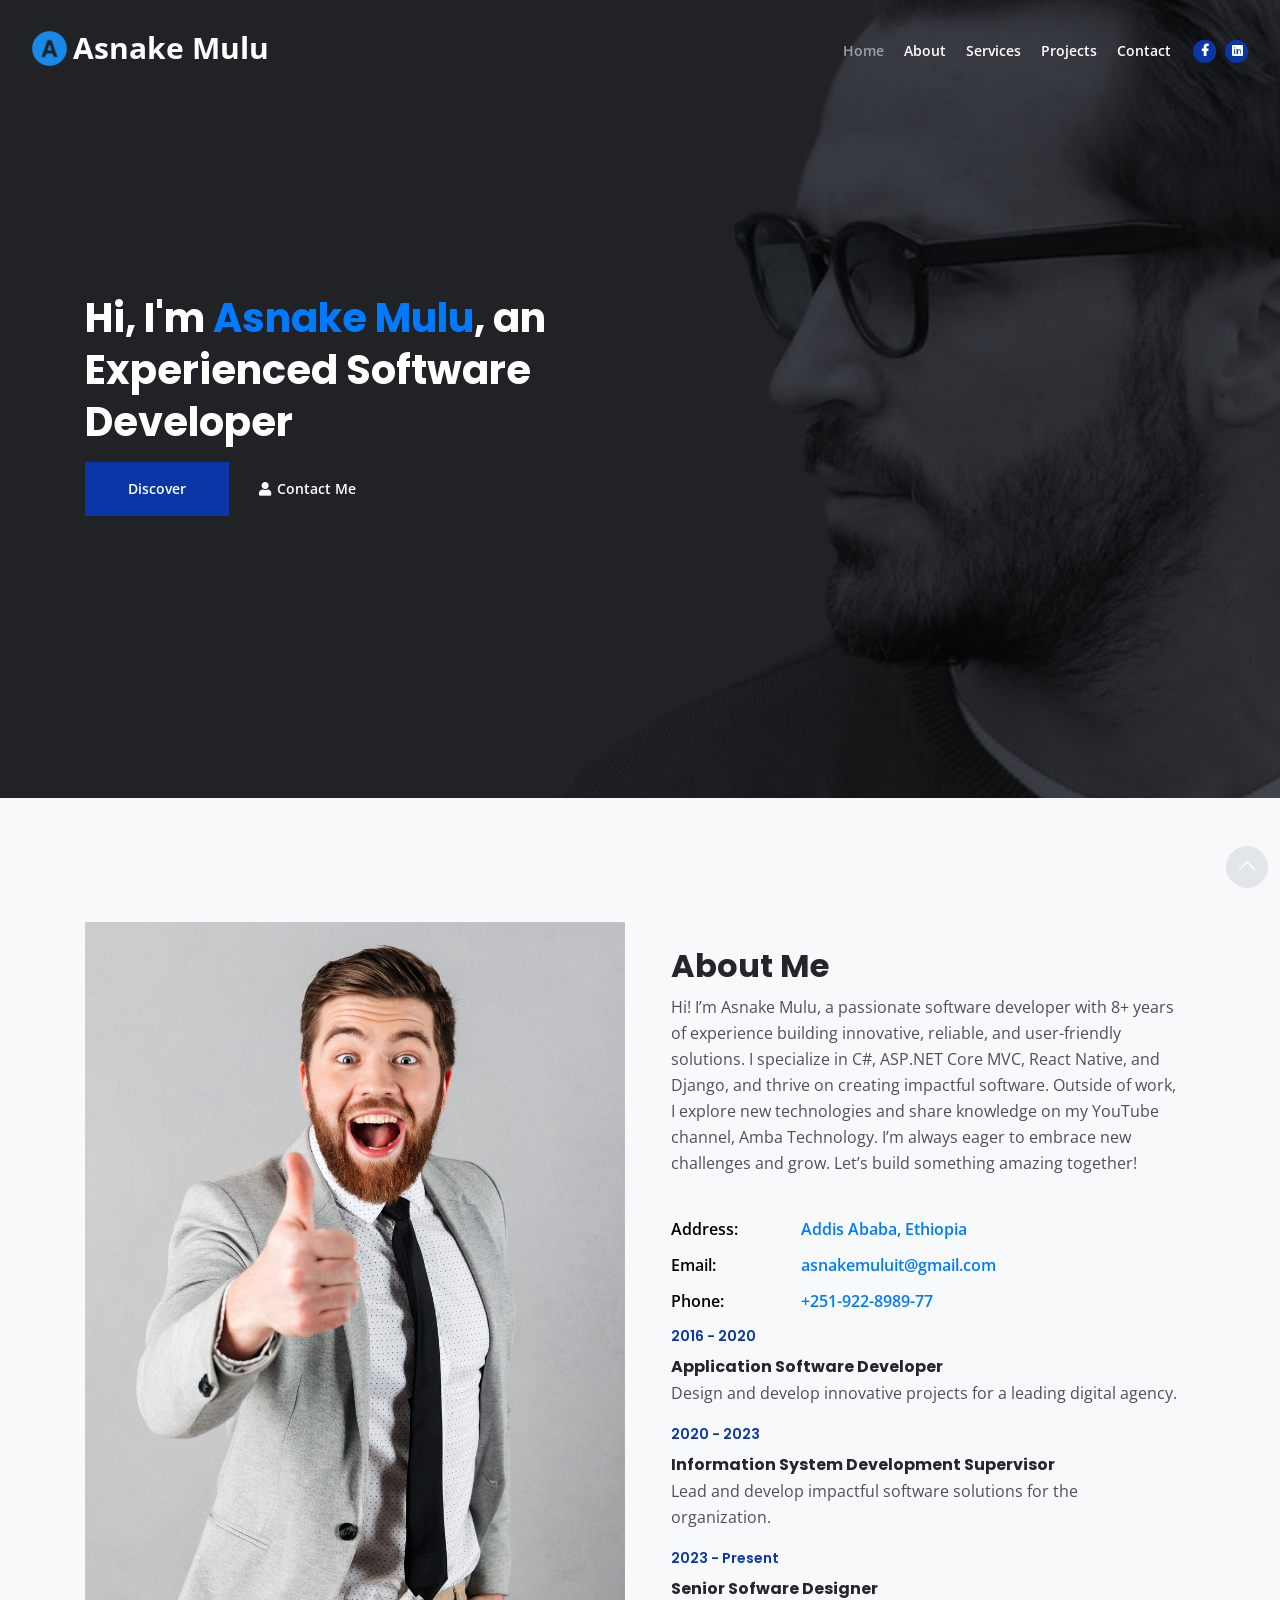
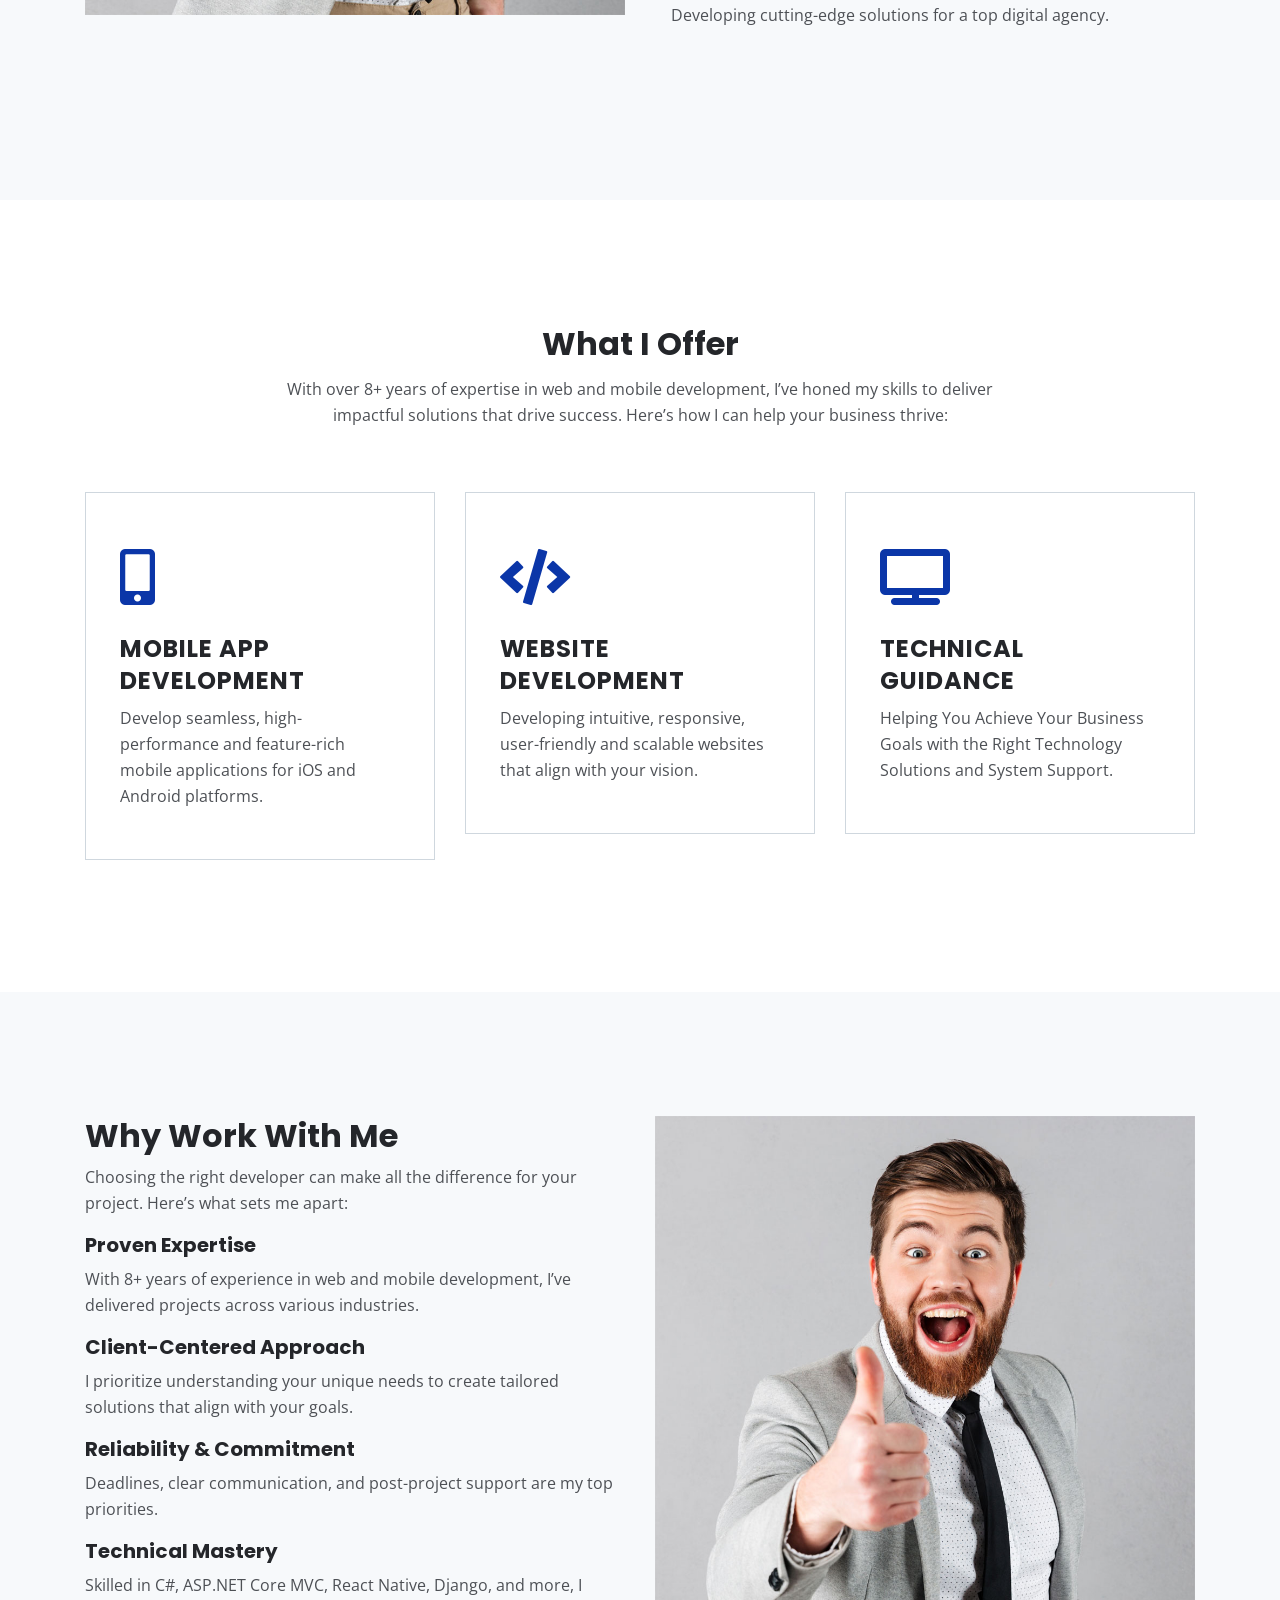
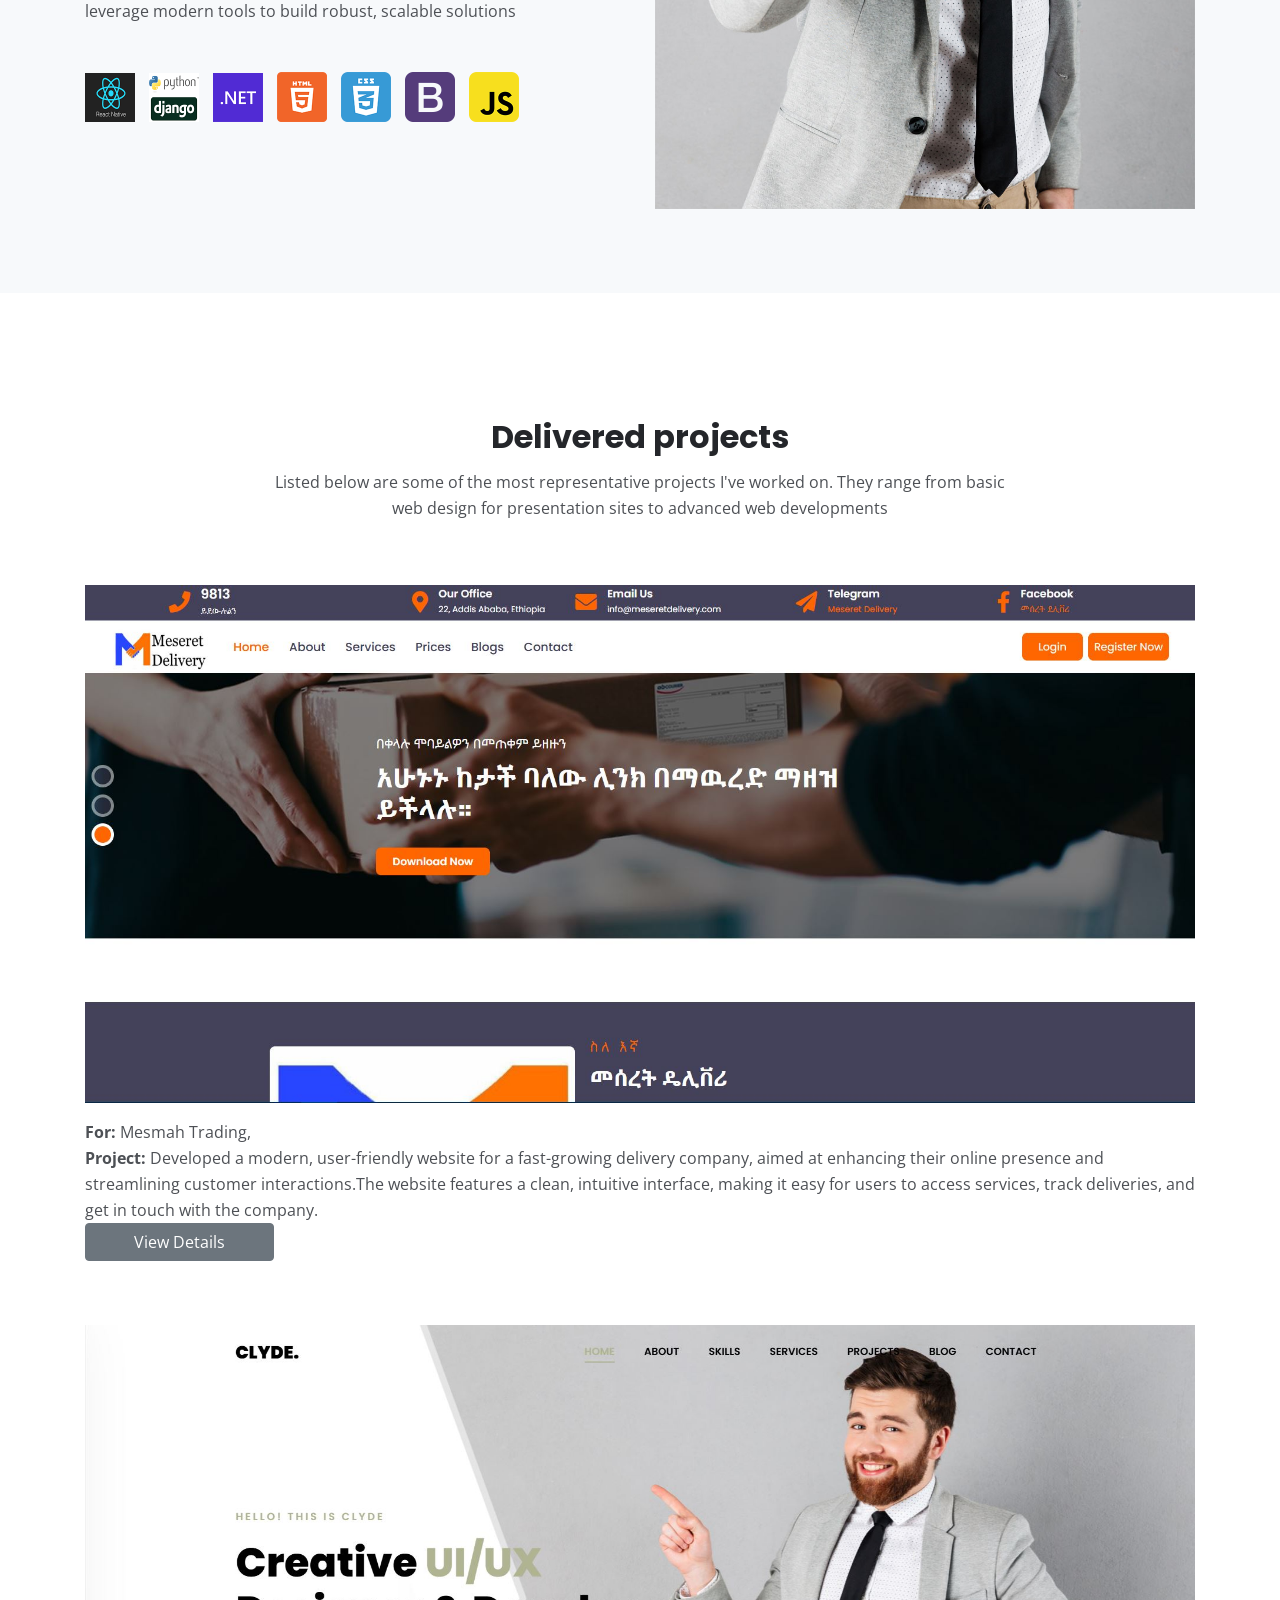
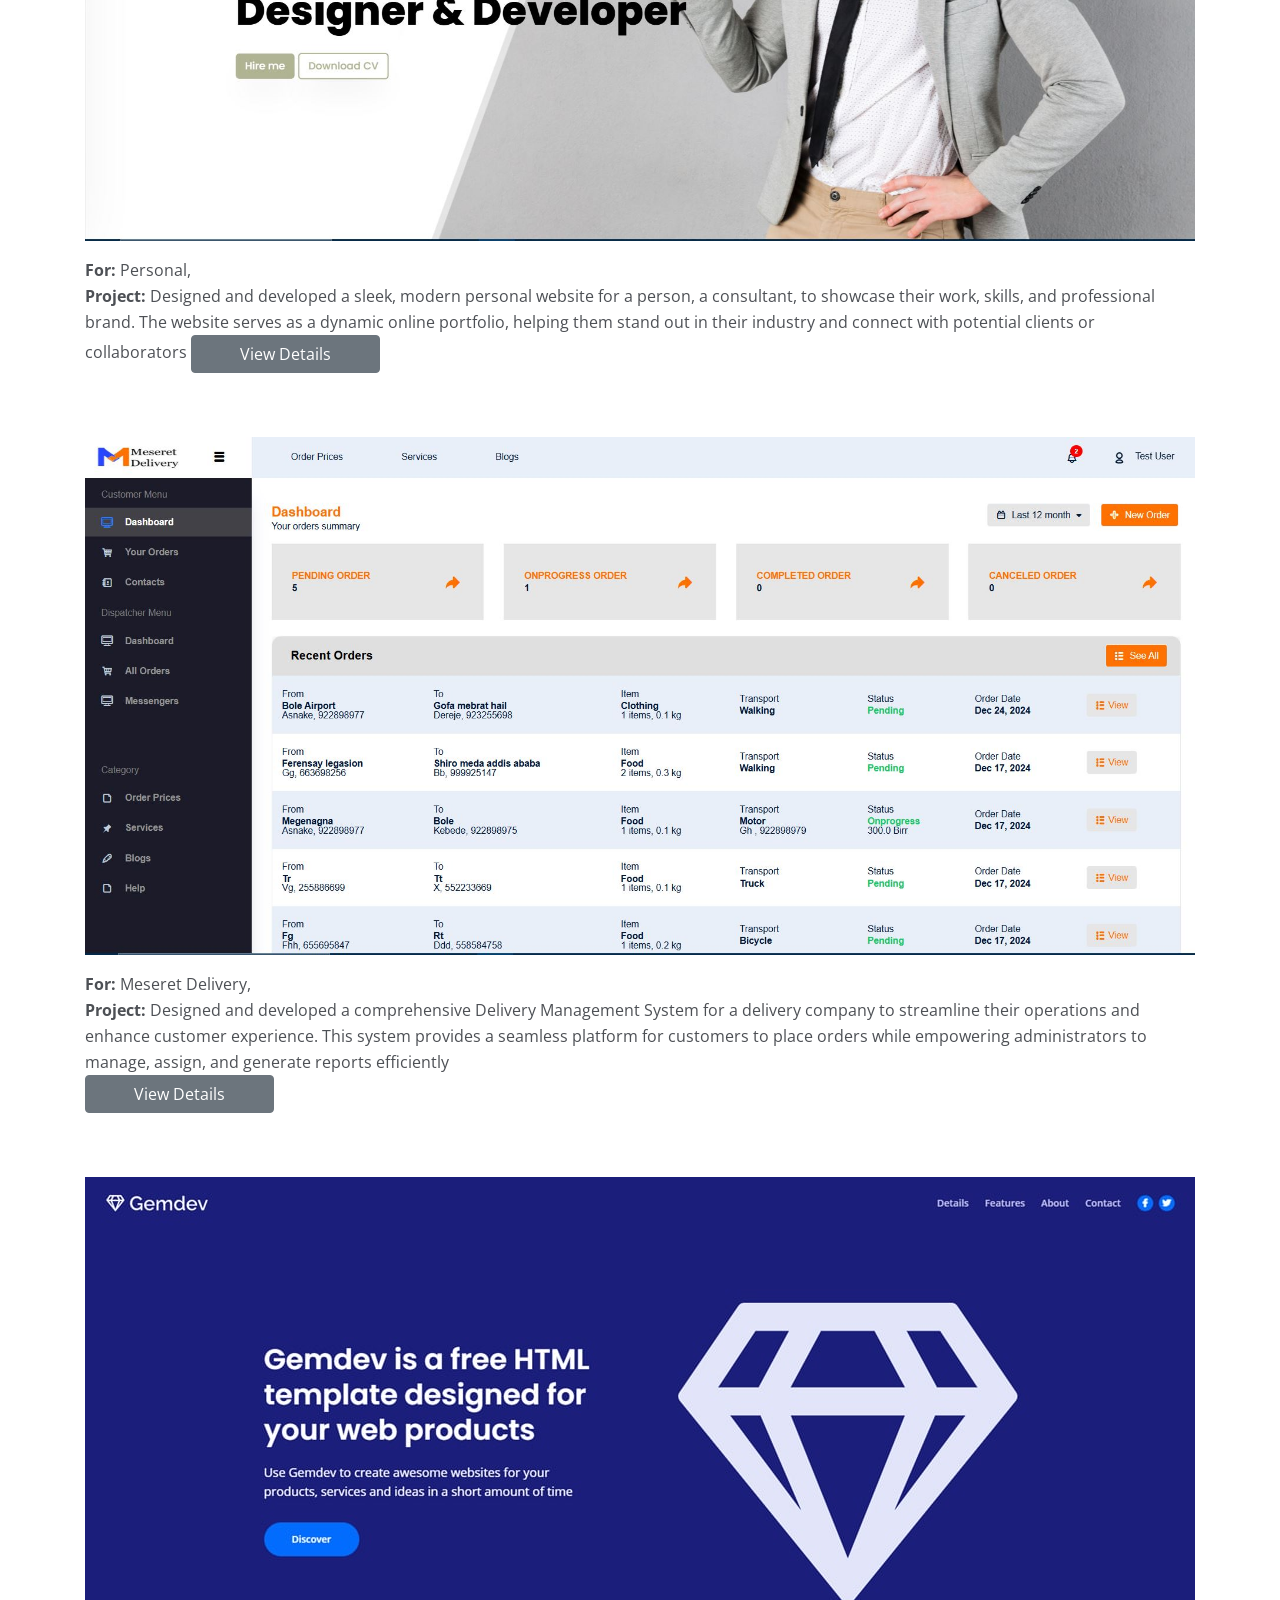
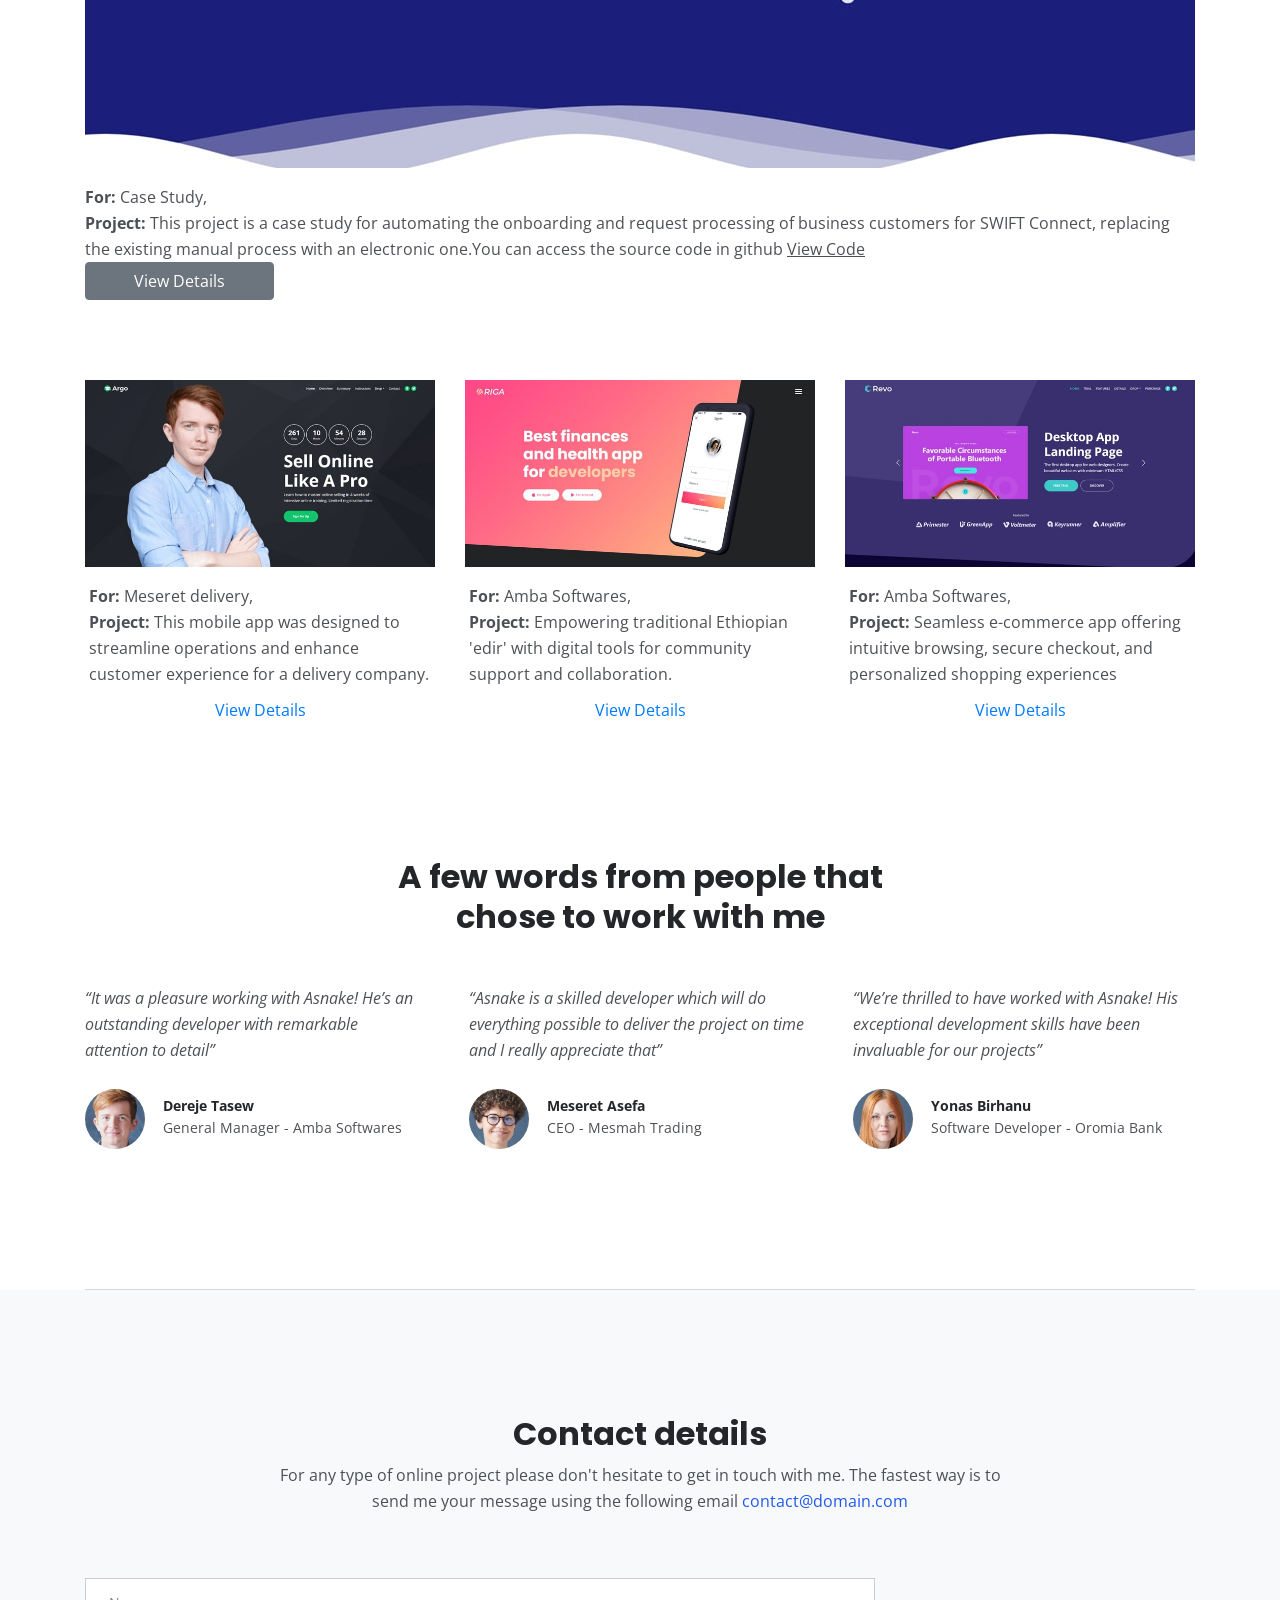
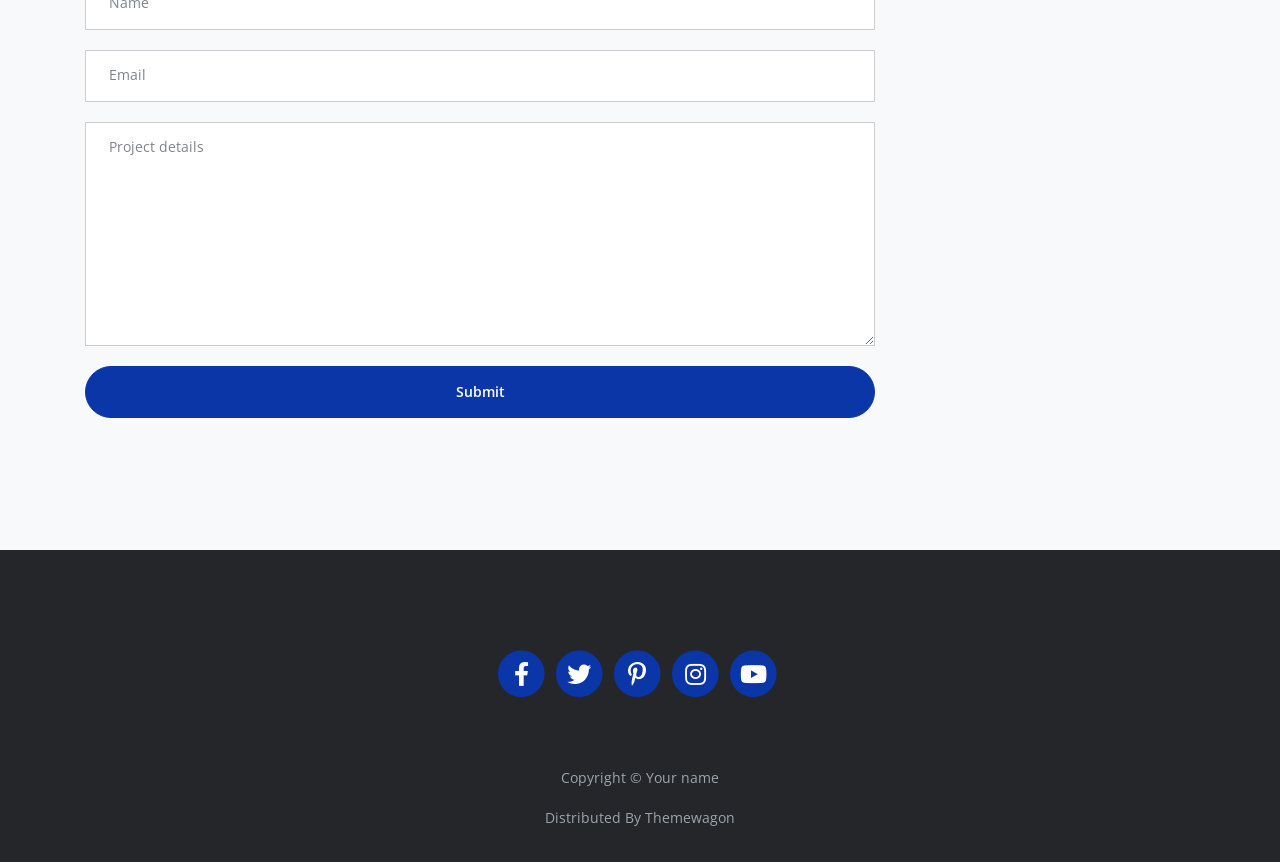
==== commit e32f2a4a: "modification on project section" ====
--- a/index.html
+++ b/index.html
@@ -58,15 +58,8 @@
                     <li class="nav-item">
                         <a class="nav-link page-scroll" href="#services">Services</a>
                     </li>
-                    <li class="nav-item dropdown">
-                        <a class="nav-link dropdown-toggle" href="#" id="dropdown01" data-toggle="dropdown" aria-haspopup="true" aria-expanded="false">Drop</a>
-                        <div class="dropdown-menu" aria-labelledby="dropdown01">
-                            <a class="dropdown-item page-scroll" href="project.html">Project Details</a>
-                            <div class="dropdown-divider"></div>
-                            <a class="dropdown-item page-scroll" href="terms.html">Terms Conditions</a>
-                            <div class="dropdown-divider"></div>
-                            <a class="dropdown-item page-scroll" href="privacy.html">Privacy Policy</a>
-                        </div>
+                    <li class="nav-item ">
+                        <a class="nav-link page-scroll" href="#projects">Projects</a>
                     </li>
                     <li class="nav-item">
                         <a class="nav-link page-scroll" href="#contact">Contact</a>
@@ -238,7 +231,7 @@
             <div class="row">
                 <div class="col-lg-12">
                     <h2 class="h2-heading">Delivered projects</h2>
-                    <p class="p-heading">Listed below are some of the most representative projects I've worked on. They range from basic web design for presentation sites to advanced web development for online shops</p>
+                    <p class="p-heading">Listed below are some of the most representative projects I've worked on. They range from basic web design for presentation sites to advanced web developments</p>
                 </div> <!-- end of col -->
             </div> <!-- end of row -->
             <div class="row">
@@ -249,7 +242,12 @@
                                 <img class="img-fluid" src="images/project-1.jpg" alt="alternative">
                             </a>
                         </div> <!-- end of image-container -->
-                        <p><strong>For:</strong> Jumbotron, <strong>Project:</strong> web design for their corporate websites and landing pages for marketing campaigns <a class="blue" href="project.html">details</a></p>
+                        <p><strong>For:</strong> Mesmah Trading,<br> 
+                            <strong>Project:</strong> Developed a modern, user-friendly website for a fast-growing delivery company, aimed at enhancing their online presence
+                            and streamlining customer interactions.The website features a clean, intuitive interface, making it easy for users to access services, track deliveries, and
+                            get in touch with the company. <br>
+                            <a class=" btn btn-secondary px-5 text-decoration-none" href="project.html">View Details</a>
+                        </p>
                     </div> <!-- end of text-container -->
                     <div class="text-container">
                         <div class="image-container">
@@ -257,7 +255,12 @@
                                 <img class="img-fluid" src="images/project-2.jpg" alt="alternative">
                             </a>
                         </div> <!-- end of image-container -->
-                        <p><strong>For:</strong> Carsrepo, <strong>Project:</strong> designed and developed modern platform for purchasing second hand cars online <a class="blue" href="project.html">details</a></p>
+                        <p><strong>For:</strong> Personal, <br>
+                            <strong>Project:</strong> Designed and developed a sleek, modern personal website for a person, a consultant, 
+                            to showcase their work, skills, and professional brand. The website serves as a dynamic
+                            online portfolio, helping them stand out in their industry and connect with potential clients or collaborators
+                            <a class="btn btn-secondary px-5 text-decoration-none" href="project.html">View Details</a>
+                        </p>
                     </div> <!-- end of text-container -->
                     <div class="text-container">
                         <div class="image-container">
@@ -265,7 +268,11 @@
                                 <img class="img-fluid" src="images/project-3.jpg" alt="alternative">
                             </a>
                         </div> <!-- end of image-container -->
-                        <p><strong>For:</strong> Truevideo, <strong>Project:</strong> created a custom video editing and upload web app for this awesome team <a class="blue" href="project.html">details</a></p>
+                        <p><strong>For:</strong> Meseret Delivery, <br>
+                             <strong>Project:</strong> Designed and developed a comprehensive Delivery Management System for a delivery company to streamline their operations
+                            and enhance customer experience. This system provides a seamless platform for customers to place orders while empowering
+                            administrators to manage, assign, and generate reports efficiently <br>
+                             <a class="btn btn-secondary px-5 text-decoration-none" href="project.html">View Details</a></p>
                     </div> <!-- end of text-container -->
                     <div class="text-container">
                         <div class="image-container">
@@ -273,7 +280,10 @@
                                 <img class="img-fluid" src="images/project-4.jpg" alt="alternative">
                             </a>
                         </div> <!-- end of image-container -->
-                        <p><strong>For:</strong> Evolosim, <strong>Project:</strong> complete redesign of their corporate website and platform update for their online shop <a class="blue" href="project.html">details</a></p>
+                        <p><strong>For:</strong> Case Study, <br>
+                             <strong>Project:</strong> This project is a case study for automating the onboarding and request processing of business customers for SWIFT
+                            Connect, replacing the existing manual process with an electronic one.You can access the source code in github <a href="https://github.com/AsnakeMulu/SwiftConnect">View Code</a><br>
+                             <a class="btn btn-secondary px-5 text-decoration-none" href="project.html">View Details</a></p>
                     </div> <!-- end of text-container -->
                 </div> <!-- end of col -->
             </div> <!-- end of row -->
@@ -287,67 +297,45 @@
         <div class="container">
             <div class="row">
                 <div class="col-lg-4">
-                    <div class="text-container">
+                    <div class="text-container text-center">
                         <div class="image-container">
                             <a href="project.html">
                                 <img class="img-fluid" src="images/work-1.jpg" alt="alternative">
                             </a>
                         </div> <!-- end of image-container -->
-                        <p><strong>For:</strong> Zigoland, <strong>Project:</strong> started a new website from ground up for a new product <a class="blue" href="project.html">details</a></p>
-                    </div> <!-- end of text-container -->
-                </div> <!-- end of col -->
-                <div class="col-lg-4">
-                    <div class="text-container">
+                        <p class="text-left m-1"><strong>For:</strong> Meseret delivery, <br>
+                            <strong>Project:</strong> This mobile app was designed to streamline operations and enhance customer experience for a delivery company.
+                        </p>
+                            <a class="btn btn-link" href="project.html">View Details</a>
+                    </div> <!-- end of text-container -->
+                </div> <!-- end of col -->
+                <div class="col-lg-4">
+                    <div class="text-container text-center">
                         <div class="image-container">
                             <a href="project.html">
                                 <img class="img-fluid" src="images/work-2.jpg" alt="alternative">
                             </a>
                         </div> <!-- end of image-container -->
-                        <p><strong>For:</strong> Visodream, <strong>Project:</strong> developed a new forum for the Visodream community <a class="blue" href="project.html">details</a></p>
-                    </div> <!-- end of text-container -->
-                </div> <!-- end of col -->
-                <div class="col-lg-4">
-                    <div class="text-container">
+                        <p class="text-left m-1"><strong>For:</strong> Amba Softwares, <br>
+                            <strong>Project:</strong> Empowering traditional Ethiopian 'edir' with digital tools for community support and collaboration.
+                        </p>
+                        <a class="btn btn-link" href="project.html">View Details</a>
+                    </div> <!-- end of text-container -->
+                </div> <!-- end of col -->
+                <div class="col-lg-4">
+                    <div class="text-container text-center">
                         <div class="image-container">
                             <a href="project.html">
                                 <img class="img-fluid" src="images/work-3.jpg" alt="alternative">
                             </a>
                         </div> <!-- end of image-container -->
-                        <p><strong>For:</strong> Primoday, <strong>Project:</strong> complete redesign of their corporate website and platform <a class="blue" href="project.html">details</a></p>
-                    </div> <!-- end of text-container -->
-                </div> <!-- end of col -->
-            </div> <!-- end of row -->
-            <div class="row">
-                <div class="col-lg-4">
-                    <div class="text-container">
-                        <div class="image-container">
-                            <a href="project.html">
-                                <img class="img-fluid" src="images/work-4.jpg" alt="alternative">
-                            </a>
-                        </div> <!-- end of image-container -->
-                        <p><strong>For:</strong> Nextlite, <strong>Project:</strong> created a custom video editing and upload web app <a class="blue" href="project.html">details</a></p>
-                    </div> <!-- end of text-container -->
-                </div> <!-- end of col -->
-                <div class="col-lg-4">
-                    <div class="text-container">
-                        <div class="image-container">
-                            <a href="project.html">
-                                <img class="img-fluid" src="images/work-5.jpg" alt="alternative">
-                            </a>
-                        </div> <!-- end of image-container -->
-                        <p><strong>For:</strong> Syncnow, <strong>Project:</strong> web design for their corporate websites and landing pages <a class="blue" href="project.html">details</a></p>
-                    </div> <!-- end of text-container -->
-                </div> <!-- end of col -->
-                <div class="col-lg-4">
-                    <div class="text-container">
-                        <div class="image-container">
-                            <a href="project.html">
-                                <img class="img-fluid" src="images/work-6.jpg" alt="alternative">
-                            </a>
-                        </div> <!-- end of image-container -->
-                        <p><strong>For:</strong> Shifter, <strong>Project:</strong> started a new website from ground up for a new product <a class="blue" href="project.html">details</a></p>
-                    </div> <!-- end of text-container -->
-                </div> <!-- end of col -->
+                        <p class="text-left m-1"><strong>For:</strong> Amba Softwares, <br> 
+                            <strong>Project:</strong> Seamless e-commerce app offering intuitive browsing, secure checkout, and personalized shopping experiences
+                        </p>
+                        <a class="btn btn-link" href="project.html">View Details</a>
+                    </div> <!-- end of text-container -->
+                </div> <!-- end of col -->
+            </div> <!-- end of row -->
             </div> <!-- end of row -->
         </div> <!-- end of container -->
     </div> <!-- end of basic-4 -->
@@ -364,16 +352,30 @@
             </div> <!-- end of row -->
             <div class="row">
                 <div class="col-lg-12">
-                    
                     <!-- Card -->
                     <div class="card">
                         <div class="card-body">
-                            <p class="testimonial-text">“Mark is a skilled developer which will do everything possible to deliver the project on time and I really appreciate that”</p>
+                            <p class="testimonial-text">“It was a pleasure working with Asnake! He’s an outstanding developer with remarkable attention to detail”</p>
+                            <div class="details">
+                                <img src="images/testimonial-2.jpg" alt="alternative">
+                                <div class="text">
+                                    <div class="testimonial-author">Dereje Tasew</div>
+                                    <div class="occupation">General Manager - Amba Softwares</div>
+                                </div> <!-- end of text -->
+                            </div> <!-- end of testimonial-details -->
+                        </div>
+                    </div>
+                    <!-- end of card -->
+
+                    <!-- Card -->
+                    <div class="card">
+                        <div class="card-body">
+                            <p class="testimonial-text">“Asnake is a skilled developer which will do everything possible to deliver the project on time and I really appreciate that”</p>
                             <div class="details">
                                 <img src="images/testimonial-1.jpg" alt="alternative">
                                 <div class="text">
-                                    <div class="testimonial-author">Samantha Bloom</div>
-                                    <div class="occupation">Team Leader - Syncnow</div>
+                                    <div class="testimonial-author">Meseret Asefa</div>
+                                    <div class="occupation">CEO - Mesmah Trading</div>
                                 </div> <!-- end of text -->
                             </div> <!-- end of testimonial-details -->
                         </div>
@@ -383,27 +385,13 @@
                     <!-- Card -->
                     <div class="card">
                         <div class="card-body">
-                            <p class="testimonial-text">“Loved to work with Mark he's such an awesome developer with great attention to details. He also has a great eye for design”</p>
-                            <div class="details">
-                                <img src="images/testimonial-2.jpg" alt="alternative">
-                                <div class="text">
-                                    <div class="testimonial-author">John Rowling</div>
-                                    <div class="occupation">Marketing Manager - Nexlite</div>
-                                </div> <!-- end of text -->
-                            </div> <!-- end of testimonial-details -->
-                        </div>
-                    </div>
-                    <!-- end of card -->
-
-                    <!-- Card -->
-                    <div class="card">
-                        <div class="card-body">
-                            <p class="testimonial-text">“So glad we started working with Mark. We've used many times his design and development skills for our inhouse online projects”</p>
+                            <p class="testimonial-text">“We’re thrilled to have worked with Asnake! His exceptional development skills have been invaluable for our
+                            projects”</p>
                             <div class="details">
                                 <img src="images/testimonial-3.jpg" alt="alternative">
                                 <div class="text">
-                                    <div class="testimonial-author">Lana Smith</div>
-                                    <div class="occupation">General Manager - Shifter</div>
+                                    <div class="testimonial-author">Yonas Birhanu</div>
+                                    <div class="occupation">Software Developer - Oromia Bank</div>
                                 </div> <!-- end of text -->
                             </div> <!-- end of testimonial-details -->
                         </div>
@@ -428,87 +416,6 @@
     <!-- end of section divider -->
 
 
-    <!-- Questions -->
-    <div class="accordion-1">
-        <div class="container">
-            <div class="row">
-                <div class="col-lg-12">
-                    <h2 class="h2-heading">Frequent questions</h2>
-                </div> <!-- end of col -->
-            </div> <!-- end of row -->
-            <div class="row">
-                <div class="col-lg-12">
-
-                    <div class="accordion" id="accordionExample">
-                        <div class="card">
-                            <div class="card-header" id="headingOne">
-                                <button class="btn btn-link btn-block text-left" type="button" data-toggle="collapse" data-target="#collapseOne" aria-expanded="true" aria-controls="collapseOne">
-                                    How can I contact you and quickly get a quote for my online project?
-                                </button>
-                            </div>
-                            <div id="collapseOne" class="collapse show" aria-labelledby="headingOne" data-parent="#accordionExample">
-                                <div class="card-body">
-                                    The best way to reach me is through the contact form of by messaging me on my social media accounts. For a fast quote make sure your provide many project details
-                                </div>
-                            </div>
-                        </div>
-                        <div class="card">
-                            <div class="card-header" id="headingTwo">
-                                <button class="btn btn-link btn-block text-left collapsed" type="button" data-toggle="collapse" data-target="#collapseTwo" aria-expanded="false" aria-controls="collapseTwo">
-                                    Do you create designs from the ground up or you are using themes?
-                                </button>
-                            </div>
-                            <div id="collapseTwo" class="collapse" aria-labelledby="headingTwo" data-parent="#accordionExample">
-                                <div class="card-body">
-                                    The best way to reach me is through the contact form of by messaging me on my social media accounts. For a fast quote make sure your provide many project details
-                                </div>
-                            </div>
-                        </div>
-                        <div class="card">
-                            <div class="card-header" id="headingThree">
-                                <button class="btn btn-link btn-block text-left collapsed" type="button" data-toggle="collapse" data-target="#collapseThree" aria-expanded="false" aria-controls="collapseThree">
-                                    Will I receive any included maintenance or warranty after project delivery?
-                                </button>
-                            </div>
-                            <div id="collapseThree" class="collapse" aria-labelledby="headingThree" data-parent="#accordionExample">
-                                <div class="card-body">
-                                    The best way to reach me is through the contact form of by messaging me on my social media accounts. For a fast quote make sure your provide many project details
-                                </div>
-                            </div>
-                        </div>
-                        <div class="card">
-                            <div class="card-header" id="headingFour">
-                                <button class="btn btn-link btn-block text-left collapsed" type="button" data-toggle="collapse" data-target="#collapseFour" aria-expanded="false" aria-controls="collapseFour">
-                                    If something goes wrong with the project can I have my money back?
-                                </button>
-                            </div>
-                            <div id="collapseFour" class="collapse" aria-labelledby="headingFour" data-parent="#accordionExample">
-                                <div class="card-body">
-                                    The best way to reach me is through the contact form of by messaging me on my social media accounts. For a fast quote make sure your provide many project details
-                                </div>
-                            </div>
-                        </div>
-                        <div class="card">
-                            <div class="card-header" id="headingFive">
-                                <button class="btn btn-link btn-block text-left collapsed" type="button" data-toggle="collapse" data-target="#collapseFive" aria-expanded="false" aria-controls="collapseFive">
-                                    What's your preferred method of payment and do you need an advance?
-                                </button>
-                            </div>
-                            <div id="collapseFive" class="collapse" aria-labelledby="headingFive" data-parent="#accordionExample">
-                                <div class="card-body">
-                                    The best way to reach me is through the contact form of by messaging me on my social media accounts. For a fast quote make sure your provide many project details
-                                </div>
-                            </div>
-                        </div>
-                    </div> <!-- end of accordion -->
-
-                </div> <!-- end of col -->
-            </div> <!-- end of row -->
-        </div> <!-- end of container -->
-    </div> <!-- end of accordion-1 -->
-    <!-- end of questions -->
-
-
     <!-- Contact -->
     <div id="contact" class="form-1 bg-gray">
         <div class="container">
@@ -519,7 +426,7 @@
                 </div> <!-- end of col -->
             </div> <!-- end of row -->
             <div class="row">
-                <div class="col-lg-12">
+                <div class="col-lg-8">
                     
                     <!-- Contact Form -->
                     <form id="contactForm">
@@ -542,6 +449,9 @@
                     <!-- end of contact form -->
 
                 </div> <!-- end of col -->
+                <div class="col-lg-4">
+
+                </div>
             </div> <!-- end of row -->
         </div> <!-- end of container -->
     </div> <!-- end of form-1 -->  
--- a/css/styles.css
+++ b/css/styles.css
@@ -635,11 +635,11 @@
 	margin-bottom: 2.25rem;
 }
 
-.split .icons-container {
+.icons-container {
 	margin-top: 3rem;
 }
 
-.split .icons-container img {
+.icons-container img {
 	width: 50px;
 	margin-right: 0.625rem;
 	margin-bottom: 0.75rem;
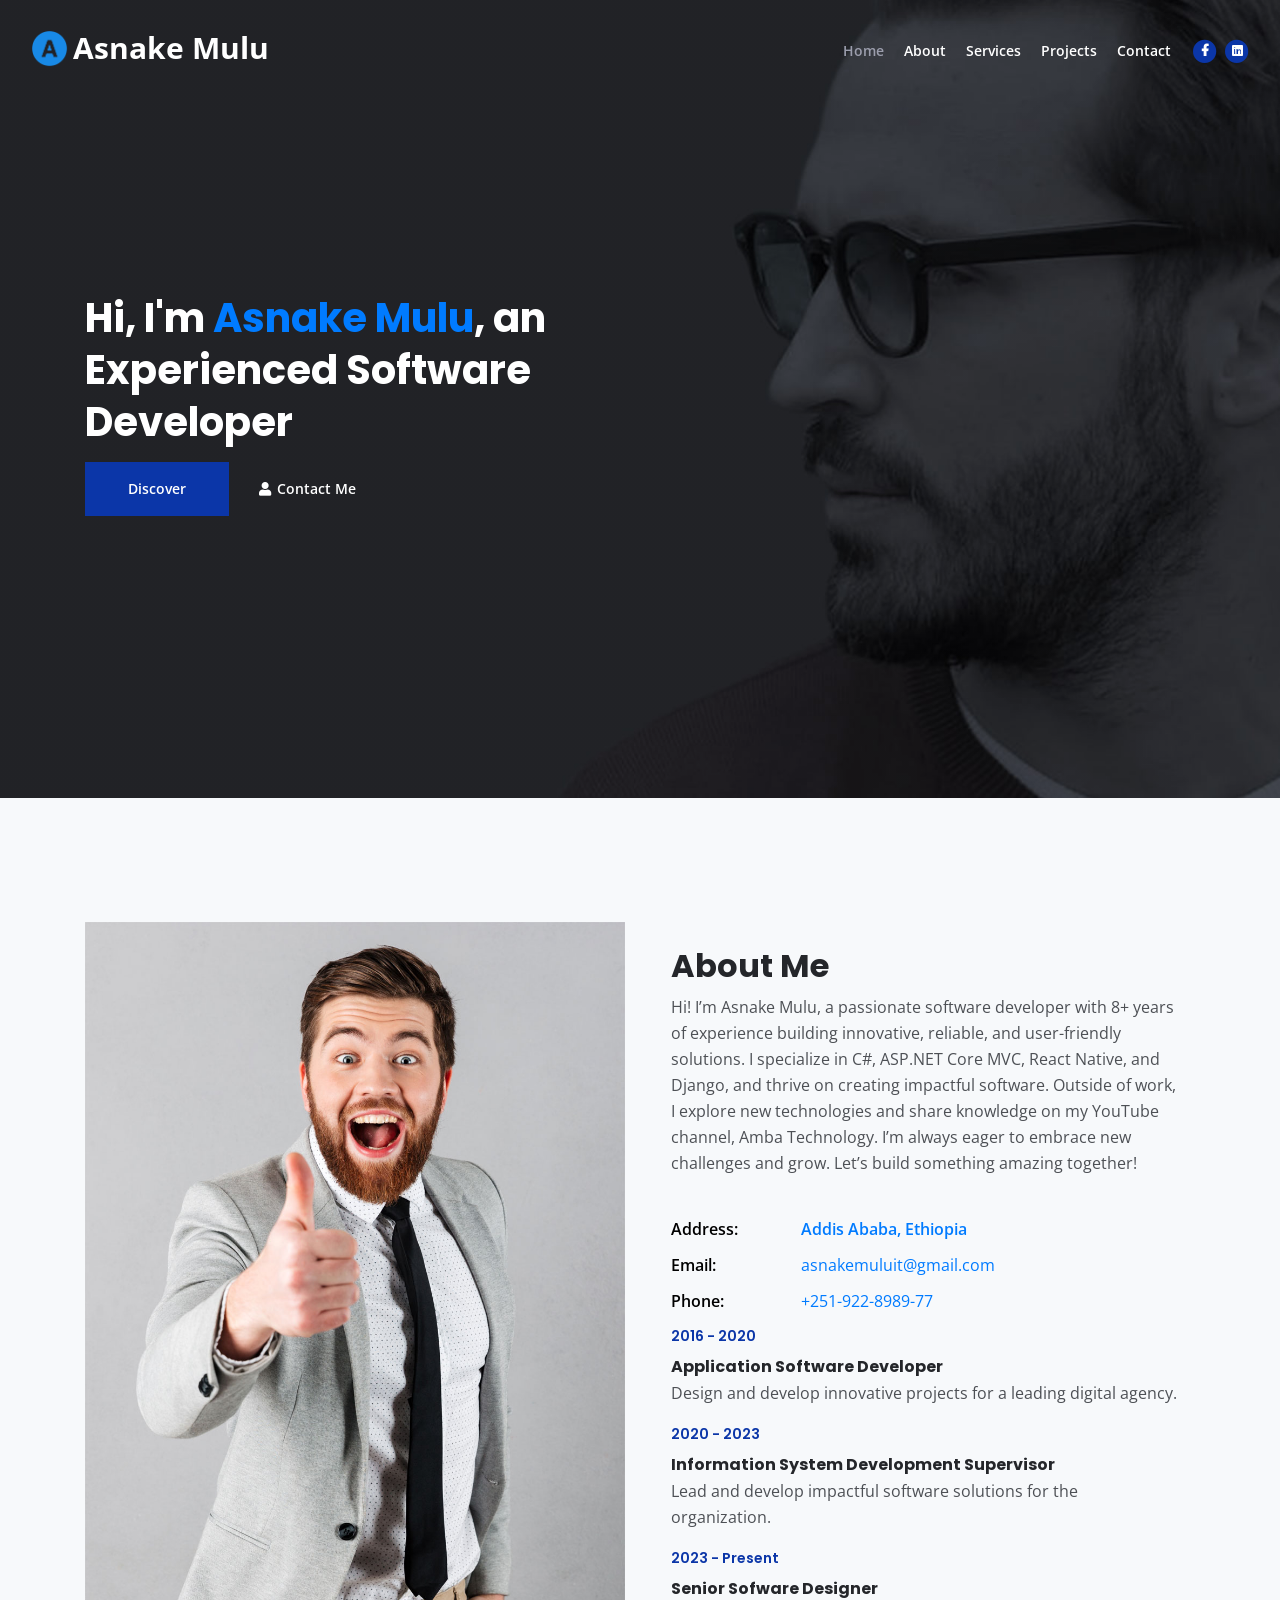
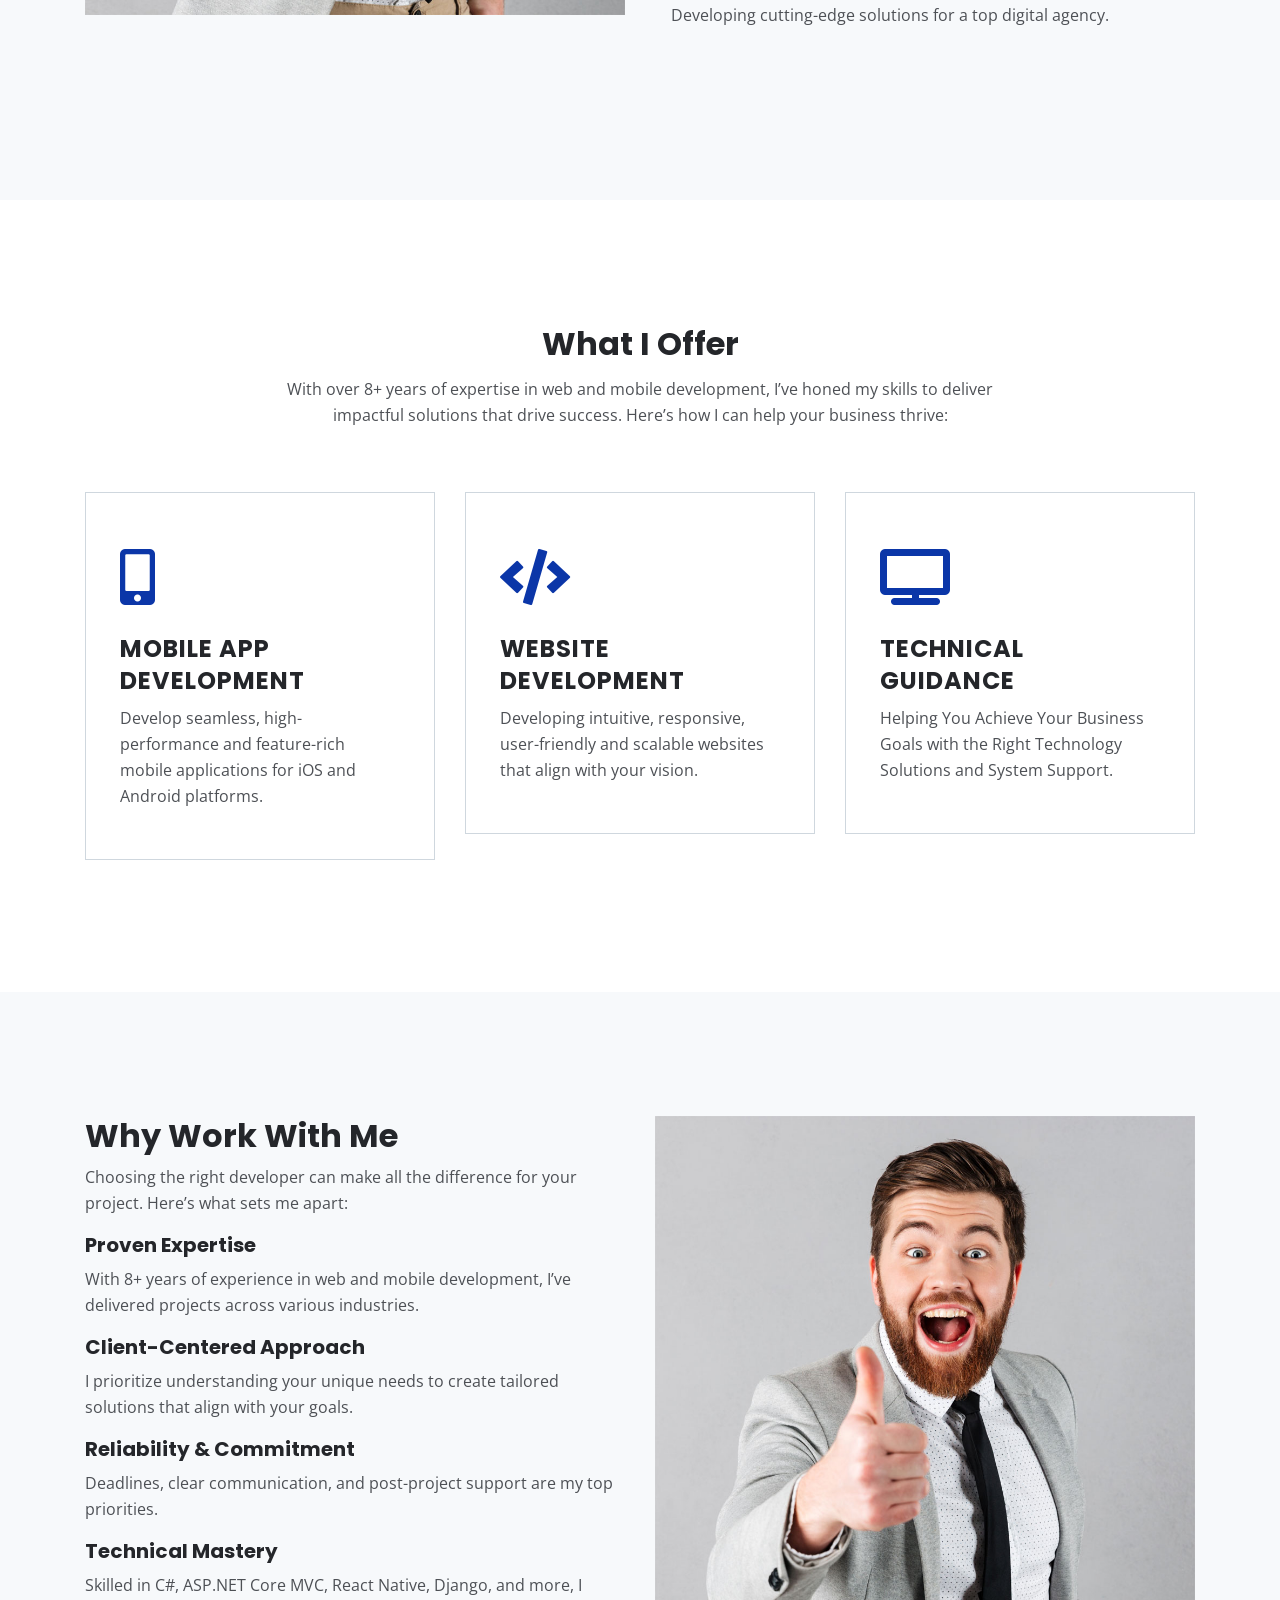
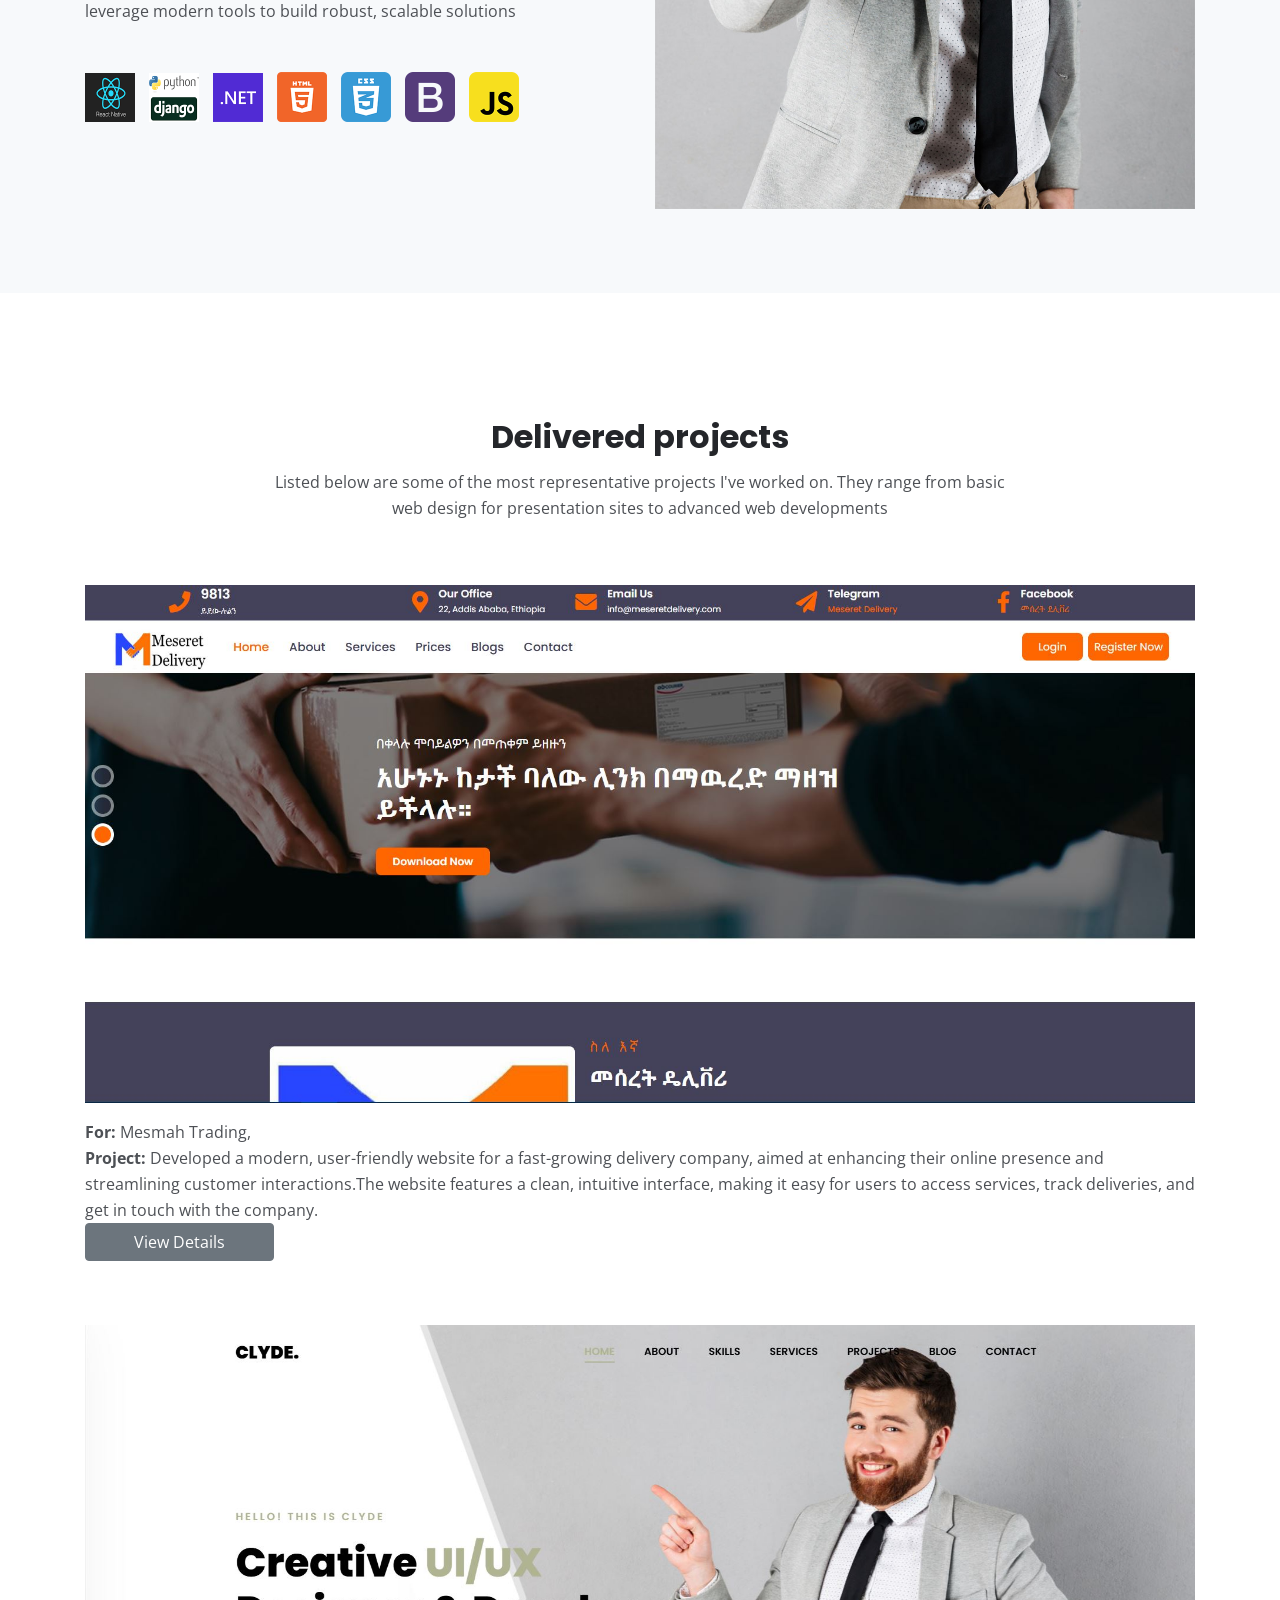
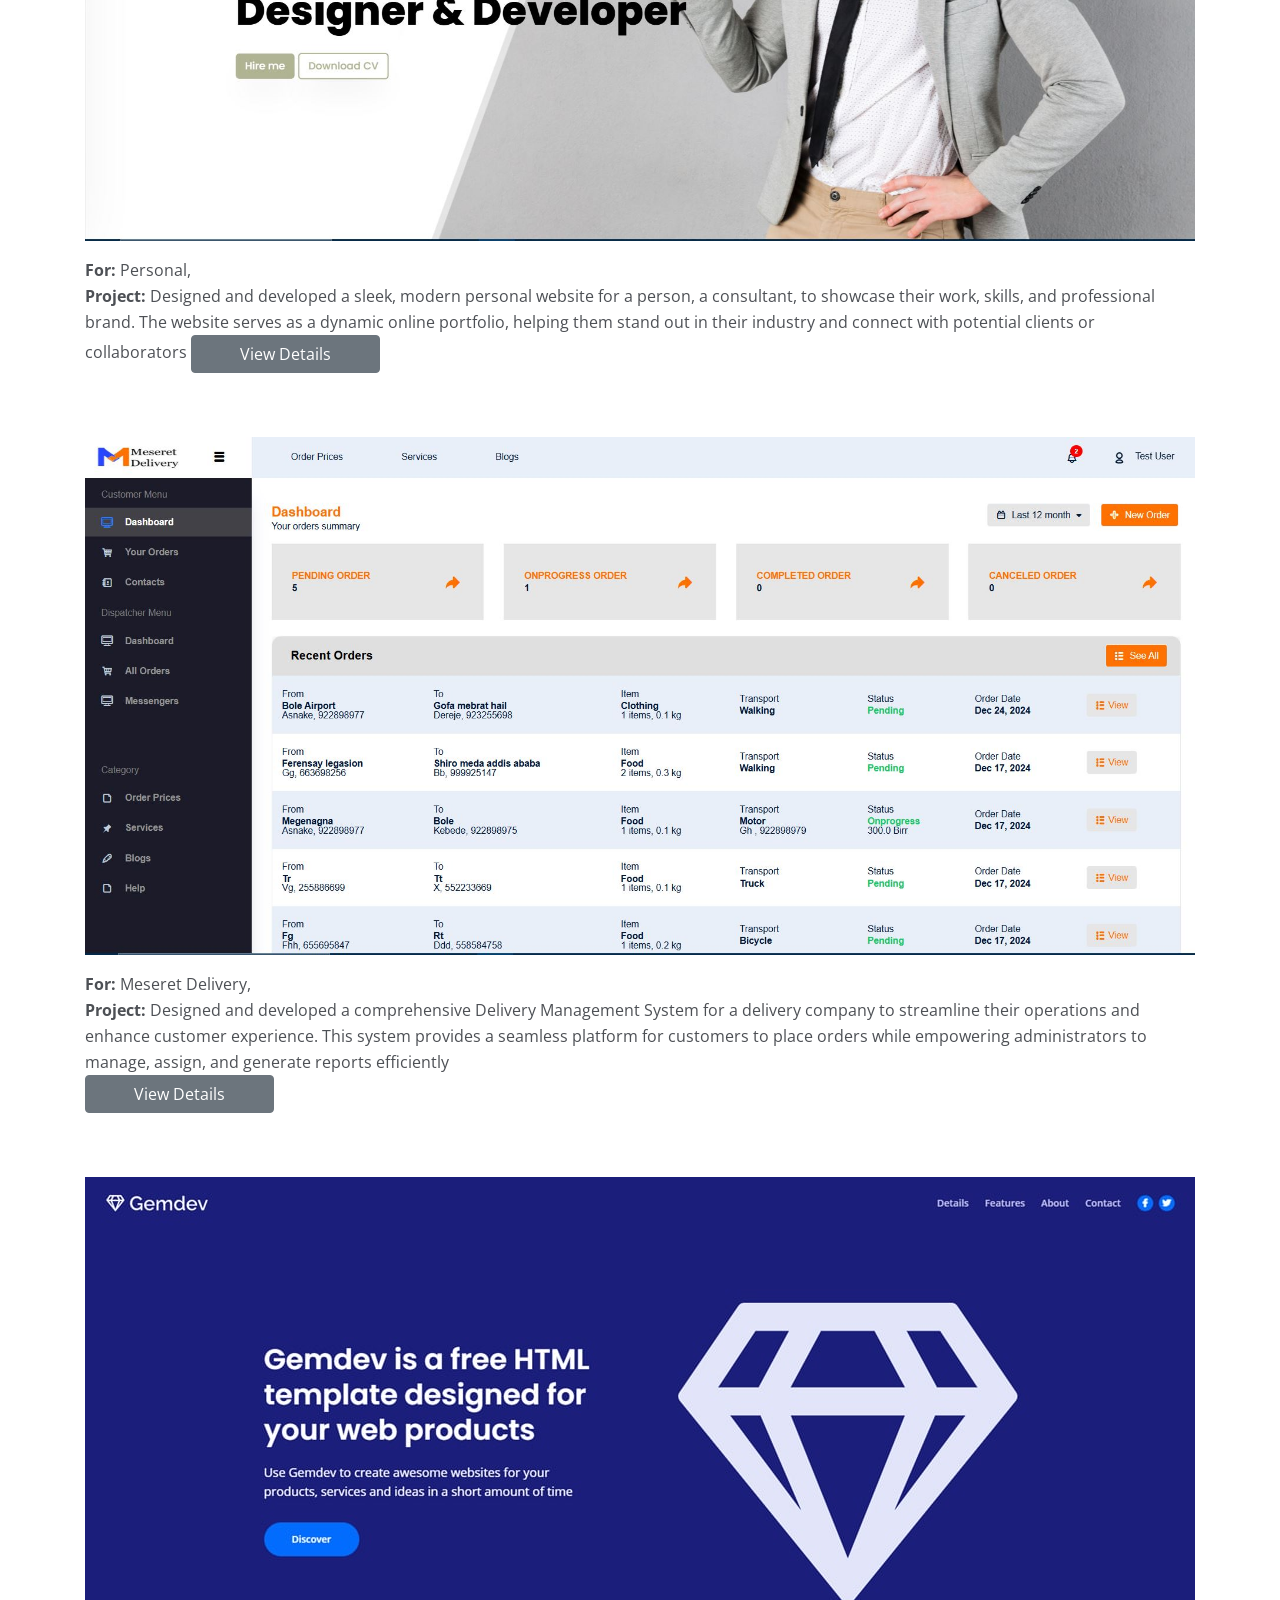
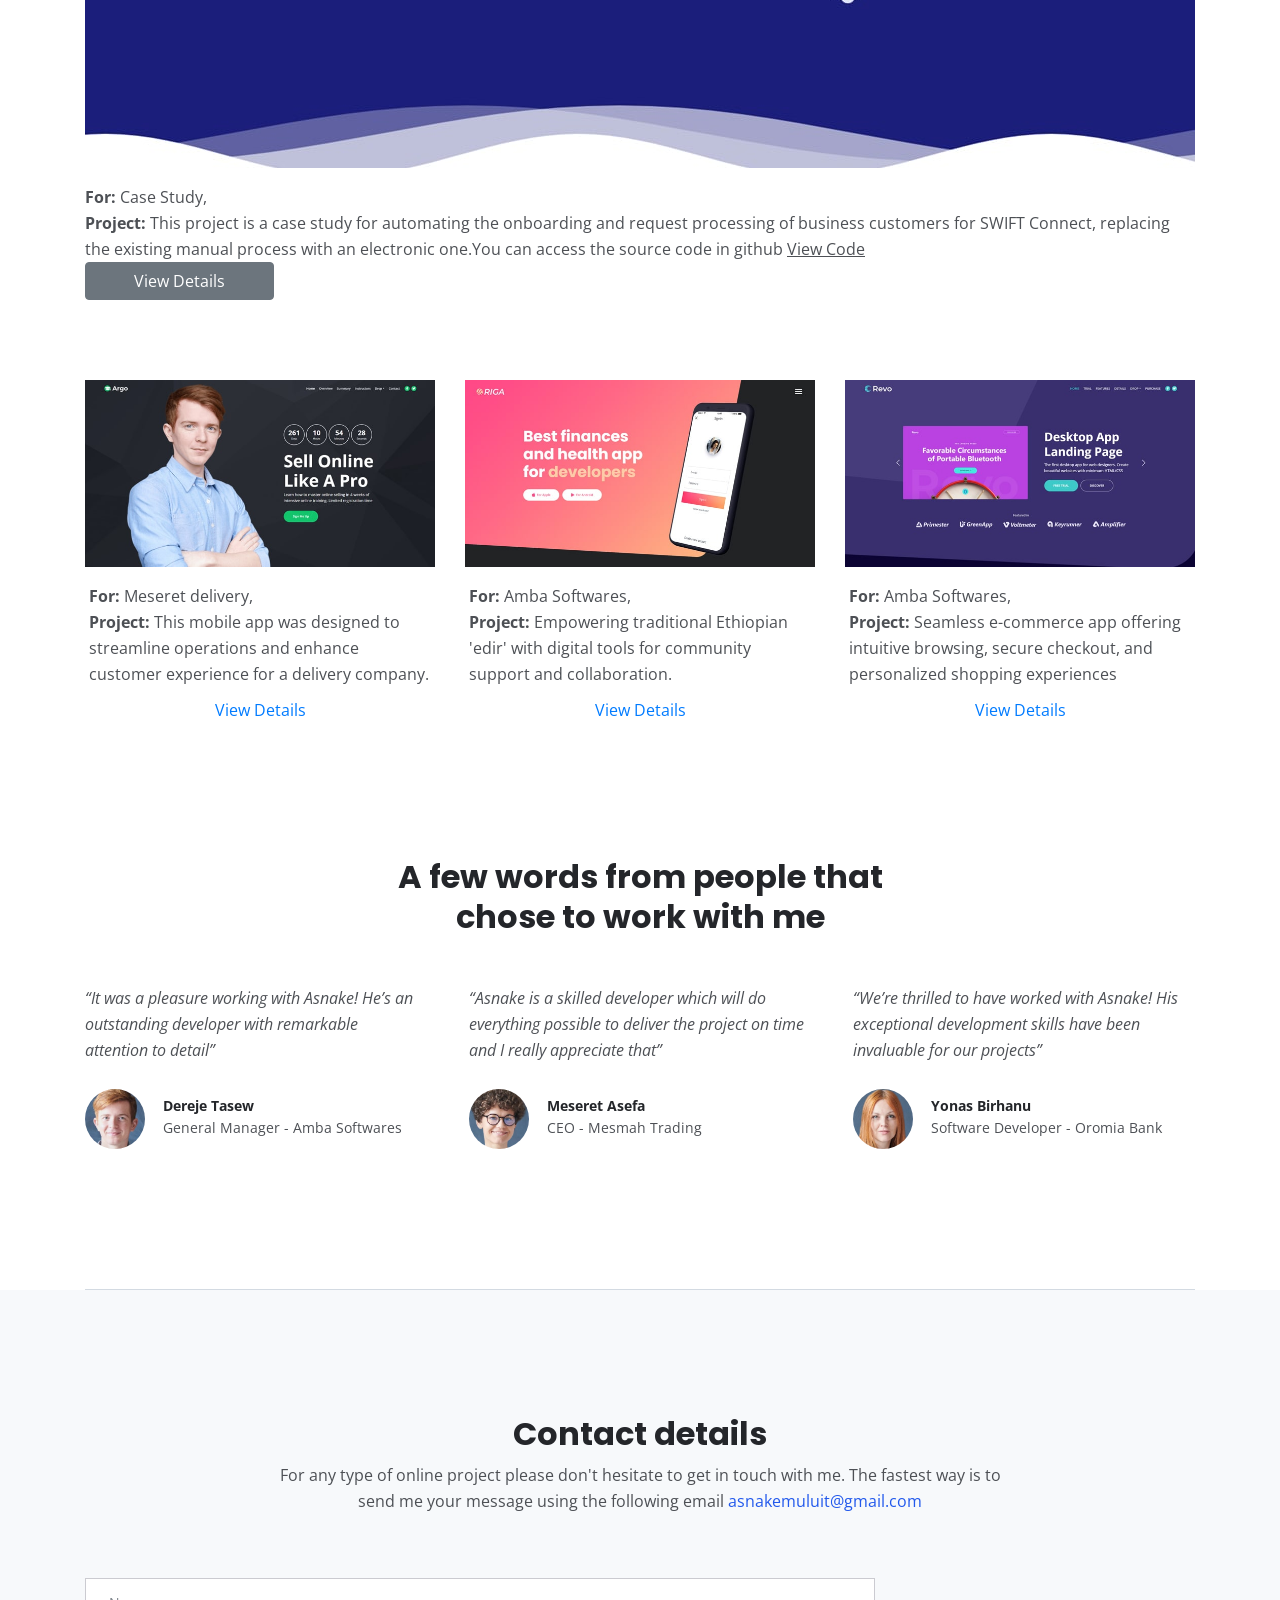
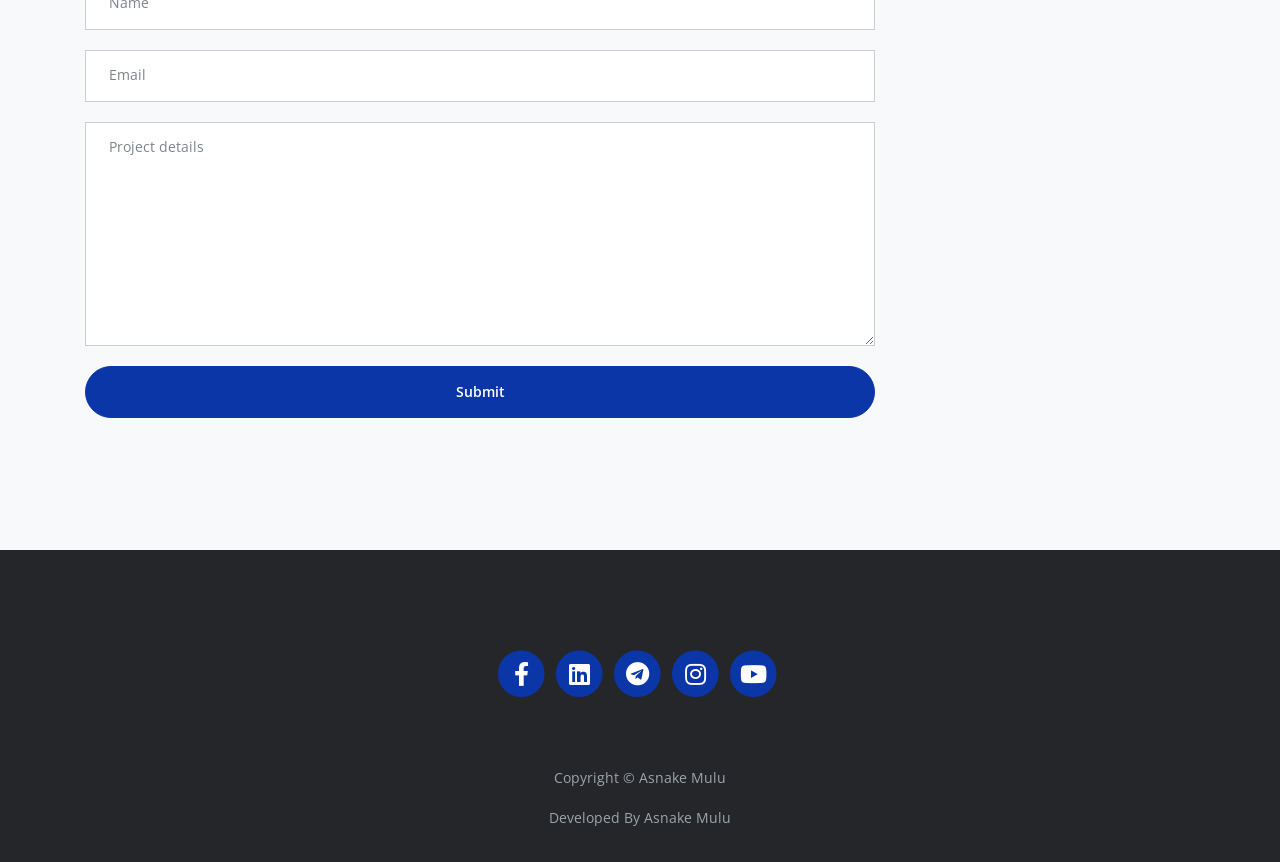
==== commit 977c6184: "changes on contact form" ====
--- a/index.html
+++ b/index.html
@@ -1,41 +1,45 @@
 <!DOCTYPE html>
 <html lang="en">
+
 <head>
     <meta charset="utf-8">
     <meta name="viewport" content="width=device-width, initial-scale=1, shrink-to-fit=no">
-    
+
     <!-- SEO Meta Tags -->
     <meta name="description" content="Your description">
     <meta name="author" content="Your name">
 
     <!-- OG Meta Tags to improve the way the post looks when you share the page on Facebook, Twitter, LinkedIn -->
-	<meta property="og:site_name" content="" /> <!-- website name -->
-	<meta property="og:site" content="" /> <!-- website link -->
-	<meta property="og:title" content=""/> <!-- title shown in the actual shared post -->
-	<meta property="og:description" content="" /> <!-- description shown in the actual shared post -->
-	<meta property="og:image" content="" /> <!-- image link, make sure it's jpg -->
-	<meta property="og:url" content="" /> <!-- where do you want your post to link to -->
-	<meta name="twitter:card" content="summary_large_image"> <!-- to have large image post format in Twitter -->
+    <meta property="og:site_name" content="" /> <!-- website name -->
+    <meta property="og:site" content="" /> <!-- website link -->
+    <meta property="og:title" content="" /> <!-- title shown in the actual shared post -->
+    <meta property="og:description" content="" /> <!-- description shown in the actual shared post -->
+    <meta property="og:image" content="" /> <!-- image link, make sure it's jpg -->
+    <meta property="og:url" content="" /> <!-- where do you want your post to link to -->
+    <meta name="twitter:card" content="summary_large_image"> <!-- to have large image post format in Twitter -->
 
     <!-- Webpage Title -->
     <title>Asnake Mulu</title>
-    
+
     <!-- Styles -->
     <link rel="preconnect" href="https://fonts.gstatic.com">
-    <link href="https://fonts.googleapis.com/css2?family=Open+Sans:ital,wght@0,400;0,600;0,700;1,400&family=Poppins:wght@600&display=swap" rel="stylesheet">
+    <link
+        href="https://fonts.googleapis.com/css2?family=Open+Sans:ital,wght@0,400;0,600;0,700;1,400&family=Poppins:wght@600&display=swap"
+        rel="stylesheet">
     <link href="css/bootstrap.css" rel="stylesheet">
     <link href="css/fontawesome-all.css" rel="stylesheet">
-	<link href="css/styles.css" rel="stylesheet">
-	
-	<!-- Favicon  -->
+    <link href="css/styles.css" rel="stylesheet">
+
+    <!-- Favicon  -->
     <link rel="icon" href="images/favicon.png">
 </head>
+
 <body data-spy="scroll" data-target=".fixed-top">
-    
+
     <!-- Navigation -->
     <nav class="navbar navbar-expand-lg fixed-top navbar-dark">
         <div class="container">
-            
+
             <!-- Image Logo -->
             <!-- <a class="navbar-brand logo-image" href="index.html"><img src="images/logo.svg" alt="alternative">Asnake Mulu</a> -->
 
@@ -91,7 +95,8 @@
             <div class="row">
                 <div class="col-lg-6">
                     <div class="text-container">
-                        <h1 class="h1-medium text-white">Hi, I'm <span class="text-primary">Asnake Mulu</span>, an Experienced Software
+                        <h1 class="h1-medium text-white">Hi, I'm <span class="text-primary">Asnake Mulu</span>, an
+                            Experienced Software
                             Developer
                         </h1>
                         <a class="btn-solid-lg page-scroll" href="#about">Discover</a>
@@ -105,7 +110,7 @@
 
     <!-- About-->
     <div id="about" class="basic-1 bg-gray">
-        
+
         <div class="container">
             <div class="row">
                 <div class="col-lg-6">
@@ -116,14 +121,22 @@
                 <div class="col-lg-6">
                     <div class="text-container second py-4">
                         <h2>About Me</h2>
-                        <p>Hi! I’m Asnake Mulu, a passionate software developer with 8+ years of experience building innovative, reliable, and
-                        user-friendly solutions. I specialize in C#, ASP.NET Core MVC, React Native, and Django, and thrive on creating
-                        impactful software. Outside of work, I explore new technologies and share knowledge on my YouTube channel, Amba Technology. 
-                        I’m always eager to embrace new challenges and grow. Let’s build something amazing together!</p>
+                        <p>Hi! I’m Asnake Mulu, a passionate software developer with 8+ years of experience building
+                            innovative, reliable, and
+                            user-friendly solutions. I specialize in C#, ASP.NET Core MVC, React Native, and Django, and
+                            thrive on creating
+                            impactful software. Outside of work, I explore new technologies and share knowledge on my
+                            YouTube channel, Amba Technology.
+                            I’m always eager to embrace new challenges and grow. Let’s build something amazing together!
+                        </p>
                         <ul class="about-info mt-4 px-md-0 px-2">
-                            <li class="d-flex"><span>Address:</span> <span class="text-primary">Addis Ababa, Ethiopia</span></li>
-                            <li class="d-flex"><span>Email:</span> <span class="text-primary">asnakemuluit@gmail.com</span></li>
-                            <li class="d-flex"><span>Phone: </span> <span class="text-primary">+251-922-8989-77</span></li>
+                            <li class="d-flex"><span>Address:</span> <span class="text-primary">Addis Ababa,
+                                    Ethiopia</span></li>
+                            <li class="d-flex"><span>Email:</span> <a href="mailto:asnakemuluit@gmail.com"
+                                    class="text-primary text-decoration-none">asnakemuluit@gmail.com</a></li>
+                            <li class="d-flex"><span>Phone: </span> <a href="tel:+251922898977"
+                                    class="text-primary text-decoration-none fw-bold">+251-922-8989-77</a>
+                            </li>
                         </ul>
                         <div class="time">2016 - 2020</div>
                         <h6>Application Software Developer</h6>
@@ -148,8 +161,9 @@
             <div class="row">
                 <div class="col-lg-12">
                     <h2 class="h2-heading">What I Offer</h2>
-                    <p class="p-heading">With over 8+ years of expertise in web and mobile development, I’ve honed my skills to deliver impactful solutions that
-                    drive success. Here’s how I can help your business thrive:</p>
+                    <p class="p-heading">With over 8+ years of expertise in web and mobile development, I’ve honed my
+                        skills to deliver impactful solutions that
+                        drive success. Here’s how I can help your business thrive:</p>
                 </div> <!-- end of col -->
             </div> <!-- end of row -->
             <div class="row">
@@ -157,21 +171,24 @@
                     <div class="text-box">
                         <i class="fas fa-mobile-alt"></i>
                         <h4>MOBILE APP DEVELOPMENT</h4>
-                        <p>Develop seamless, high-performance and feature-rich mobile applications for iOS and Android platforms.</p>
+                        <p>Develop seamless, high-performance and feature-rich mobile applications for iOS and Android
+                            platforms.</p>
                     </div> <!-- end of text-box -->
                 </div> <!-- end of col -->
                 <div class="col-lg-4">
                     <div class="text-box">
                         <i class="fas fa-code"></i>
                         <h4>WEBSITE DEVELOPMENT</h4>
-                        <p>Developing intuitive, responsive, user-friendly and scalable websites that align with your vision.</p>
+                        <p>Developing intuitive, responsive, user-friendly and scalable websites that align with your
+                            vision.</p>
                     </div> <!-- end of text-box -->
                 </div> <!-- end of col -->
                 <div class="col-lg-4">
                     <div class="text-box">
                         <i class="fas fa-tv"></i>
                         <h4>TECHNICAL GUIDANCE</h4>
-                        <p>Helping You Achieve Your Business Goals with the Right Technology Solutions and System Support.</p>
+                        <p>Helping You Achieve Your Business Goals with the Right Technology Solutions and System
+                            Support.</p>
                     </div> <!-- end of text-box -->
                 </div> <!-- end of col -->
             </div> <!-- end of row -->
@@ -181,45 +198,49 @@
 
 
     <!-- Details -->
-	<div id="services" class="basic-2 bg-gray">
-            <div class="container">    
-                <div class="row">
-                    <div class="col-lg-6">     
-                        
-                        <!-- Text Container -->
-                        <div class="text-container">
-                            <h2>Why Work With Me</h2>
-                            <p>Choosing the right developer can make all the difference for your project. Here’s what sets me apart:</p>
-                            <h5>Proven Expertise</h5>
-                            <p>With 8+ years of experience in web and mobile development, I’ve delivered projects across various industries.</p>
-                            <h5>Client-Centered Approach</h5>
-                            <p>I prioritize understanding your unique needs to create tailored solutions that align with your goals.</p>
-                            <h5>Reliability & Commitment</h5>
-                            <p>Deadlines, clear communication, and post-project support are my top priorities.</p>
-                            <h5>Technical Mastery</h5>
-                            <p>Skilled in C#, ASP.NET Core MVC, React Native, Django, and more, I leverage modern tools to build
+    <div id="services" class="basic-2 bg-gray">
+        <div class="container">
+            <div class="row">
+                <div class="col-lg-6">
+
+                    <!-- Text Container -->
+                    <div class="text-container">
+                        <h2>Why Work With Me</h2>
+                        <p>Choosing the right developer can make all the difference for your project. Here’s what sets
+                            me apart:</p>
+                        <h5>Proven Expertise</h5>
+                        <p>With 8+ years of experience in web and mobile development, I’ve delivered projects across
+                            various industries.</p>
+                        <h5>Client-Centered Approach</h5>
+                        <p>I prioritize understanding your unique needs to create tailored solutions that align with
+                            your goals.</p>
+                        <h5>Reliability & Commitment</h5>
+                        <p>Deadlines, clear communication, and post-project support are my top priorities.</p>
+                        <h5>Technical Mastery</h5>
+                        <p>Skilled in C#, ASP.NET Core MVC, React Native, Django, and more, I leverage modern tools to
+                            build
                             robust, scalable solutions</p>
-                            
-                            <div class="icons-container">
-                                <img src="images/details-icon-react.png" alt="alternative">
-                                <img src="images/details-icon-django.png" alt="alternative">
-                                <img src="images/details-icon-net.png" alt="alternative">
-                                <img src="images/details-icon-html.png" alt="alternative">
-                                <img src="images/details-icon-css.png" alt="alternative">
-                                <img src="images/details-icon-bootstrap.png" alt="alternative">
-                                <img src="images/details-icon-javascript.png" alt="alternative">
-                            </div> <!-- end of icons-container -->
-                        </div> <!-- end of text-container -->
-                        <!-- end of text container -->
-
-                    </div> <!-- end of col -->
-                    <div class="col-lg-6">
-                        <div class="image-container">
-                            <img class="img-fluid" src="images/about-1.jpg" alt="alternative">
-                        </div>
-                    </div> <!-- end of col -->
-                </div> <!-- end of row -->
-            </div> <!-- end of container -->
+
+                        <div class="icons-container">
+                            <img src="images/details-icon-react.png" alt="alternative">
+                            <img src="images/details-icon-django.png" alt="alternative">
+                            <img src="images/details-icon-net.png" alt="alternative">
+                            <img src="images/details-icon-html.png" alt="alternative">
+                            <img src="images/details-icon-css.png" alt="alternative">
+                            <img src="images/details-icon-bootstrap.png" alt="alternative">
+                            <img src="images/details-icon-javascript.png" alt="alternative">
+                        </div> <!-- end of icons-container -->
+                    </div> <!-- end of text-container -->
+                    <!-- end of text container -->
+
+                </div> <!-- end of col -->
+                <div class="col-lg-6">
+                    <div class="image-container">
+                        <img class="img-fluid" src="images/about-1.jpg" alt="alternative">
+                    </div>
+                </div> <!-- end of col -->
+            </div> <!-- end of row -->
+        </div> <!-- end of container -->
     </div> <!-- end of split -->
     <!-- end of details -->
 
@@ -231,7 +252,8 @@
             <div class="row">
                 <div class="col-lg-12">
                     <h2 class="h2-heading">Delivered projects</h2>
-                    <p class="p-heading">Listed below are some of the most representative projects I've worked on. They range from basic web design for presentation sites to advanced web developments</p>
+                    <p class="p-heading">Listed below are some of the most representative projects I've worked on. They
+                        range from basic web design for presentation sites to advanced web developments</p>
                 </div> <!-- end of col -->
             </div> <!-- end of row -->
             <div class="row">
@@ -242,9 +264,11 @@
                                 <img class="img-fluid" src="images/project-1.jpg" alt="alternative">
                             </a>
                         </div> <!-- end of image-container -->
-                        <p><strong>For:</strong> Mesmah Trading,<br> 
-                            <strong>Project:</strong> Developed a modern, user-friendly website for a fast-growing delivery company, aimed at enhancing their online presence
-                            and streamlining customer interactions.The website features a clean, intuitive interface, making it easy for users to access services, track deliveries, and
+                        <p><strong>For:</strong> Mesmah Trading,<br>
+                            <strong>Project:</strong> Developed a modern, user-friendly website for a fast-growing
+                            delivery company, aimed at enhancing their online presence
+                            and streamlining customer interactions.The website features a clean, intuitive interface,
+                            making it easy for users to access services, track deliveries, and
                             get in touch with the company. <br>
                             <a class=" btn btn-secondary px-5 text-decoration-none" href="project.html">View Details</a>
                         </p>
@@ -256,9 +280,11 @@
                             </a>
                         </div> <!-- end of image-container -->
                         <p><strong>For:</strong> Personal, <br>
-                            <strong>Project:</strong> Designed and developed a sleek, modern personal website for a person, a consultant, 
+                            <strong>Project:</strong> Designed and developed a sleek, modern personal website for a
+                            person, a consultant,
                             to showcase their work, skills, and professional brand. The website serves as a dynamic
-                            online portfolio, helping them stand out in their industry and connect with potential clients or collaborators
+                            online portfolio, helping them stand out in their industry and connect with potential
+                            clients or collaborators
                             <a class="btn btn-secondary px-5 text-decoration-none" href="project.html">View Details</a>
                         </p>
                     </div> <!-- end of text-container -->
@@ -269,10 +295,13 @@
                             </a>
                         </div> <!-- end of image-container -->
                         <p><strong>For:</strong> Meseret Delivery, <br>
-                             <strong>Project:</strong> Designed and developed a comprehensive Delivery Management System for a delivery company to streamline their operations
-                            and enhance customer experience. This system provides a seamless platform for customers to place orders while empowering
+                            <strong>Project:</strong> Designed and developed a comprehensive Delivery Management System
+                            for a delivery company to streamline their operations
+                            and enhance customer experience. This system provides a seamless platform for customers to
+                            place orders while empowering
                             administrators to manage, assign, and generate reports efficiently <br>
-                             <a class="btn btn-secondary px-5 text-decoration-none" href="project.html">View Details</a></p>
+                            <a class="btn btn-secondary px-5 text-decoration-none" href="project.html">View Details</a>
+                        </p>
                     </div> <!-- end of text-container -->
                     <div class="text-container">
                         <div class="image-container">
@@ -281,9 +310,12 @@
                             </a>
                         </div> <!-- end of image-container -->
                         <p><strong>For:</strong> Case Study, <br>
-                             <strong>Project:</strong> This project is a case study for automating the onboarding and request processing of business customers for SWIFT
-                            Connect, replacing the existing manual process with an electronic one.You can access the source code in github <a href="https://github.com/AsnakeMulu/SwiftConnect">View Code</a><br>
-                             <a class="btn btn-secondary px-5 text-decoration-none" href="project.html">View Details</a></p>
+                            <strong>Project:</strong> This project is a case study for automating the onboarding and
+                            request processing of business customers for SWIFT
+                            Connect, replacing the existing manual process with an electronic one.You can access the
+                            source code in github <a href="https://github.com/AsnakeMulu/SwiftConnect">View Code</a><br>
+                            <a class="btn btn-secondary px-5 text-decoration-none" href="project.html">View Details</a>
+                        </p>
                     </div> <!-- end of text-container -->
                 </div> <!-- end of col -->
             </div> <!-- end of row -->
@@ -304,9 +336,10 @@
                             </a>
                         </div> <!-- end of image-container -->
                         <p class="text-left m-1"><strong>For:</strong> Meseret delivery, <br>
-                            <strong>Project:</strong> This mobile app was designed to streamline operations and enhance customer experience for a delivery company.
-                        </p>
-                            <a class="btn btn-link" href="project.html">View Details</a>
+                            <strong>Project:</strong> This mobile app was designed to streamline operations and enhance
+                            customer experience for a delivery company.
+                        </p>
+                        <a class="btn btn-link" href="project.html">View Details</a>
                     </div> <!-- end of text-container -->
                 </div> <!-- end of col -->
                 <div class="col-lg-4">
@@ -317,7 +350,8 @@
                             </a>
                         </div> <!-- end of image-container -->
                         <p class="text-left m-1"><strong>For:</strong> Amba Softwares, <br>
-                            <strong>Project:</strong> Empowering traditional Ethiopian 'edir' with digital tools for community support and collaboration.
+                            <strong>Project:</strong> Empowering traditional Ethiopian 'edir' with digital tools for
+                            community support and collaboration.
                         </p>
                         <a class="btn btn-link" href="project.html">View Details</a>
                     </div> <!-- end of text-container -->
@@ -329,15 +363,16 @@
                                 <img class="img-fluid" src="images/work-3.jpg" alt="alternative">
                             </a>
                         </div> <!-- end of image-container -->
-                        <p class="text-left m-1"><strong>For:</strong> Amba Softwares, <br> 
-                            <strong>Project:</strong> Seamless e-commerce app offering intuitive browsing, secure checkout, and personalized shopping experiences
+                        <p class="text-left m-1"><strong>For:</strong> Amba Softwares, <br>
+                            <strong>Project:</strong> Seamless e-commerce app offering intuitive browsing, secure
+                            checkout, and personalized shopping experiences
                         </p>
                         <a class="btn btn-link" href="project.html">View Details</a>
                     </div> <!-- end of text-container -->
                 </div> <!-- end of col -->
             </div> <!-- end of row -->
-            </div> <!-- end of row -->
-        </div> <!-- end of container -->
+        </div> <!-- end of row -->
+    </div> <!-- end of container -->
     </div> <!-- end of basic-4 -->
     <!-- end of works -->
 
@@ -355,7 +390,8 @@
                     <!-- Card -->
                     <div class="card">
                         <div class="card-body">
-                            <p class="testimonial-text">“It was a pleasure working with Asnake! He’s an outstanding developer with remarkable attention to detail”</p>
+                            <p class="testimonial-text">“It was a pleasure working with Asnake! He’s an outstanding
+                                developer with remarkable attention to detail”</p>
                             <div class="details">
                                 <img src="images/testimonial-2.jpg" alt="alternative">
                                 <div class="text">
@@ -370,7 +406,8 @@
                     <!-- Card -->
                     <div class="card">
                         <div class="card-body">
-                            <p class="testimonial-text">“Asnake is a skilled developer which will do everything possible to deliver the project on time and I really appreciate that”</p>
+                            <p class="testimonial-text">“Asnake is a skilled developer which will do everything possible
+                                to deliver the project on time and I really appreciate that”</p>
                             <div class="details">
                                 <img src="images/testimonial-1.jpg" alt="alternative">
                                 <div class="text">
@@ -385,8 +422,9 @@
                     <!-- Card -->
                     <div class="card">
                         <div class="card-body">
-                            <p class="testimonial-text">“We’re thrilled to have worked with Asnake! His exceptional development skills have been invaluable for our
-                            projects”</p>
+                            <p class="testimonial-text">“We’re thrilled to have worked with Asnake! His exceptional
+                                development skills have been invaluable for our
+                                projects”</p>
                             <div class="details">
                                 <img src="images/testimonial-3.jpg" alt="alternative">
                                 <div class="text">
@@ -422,24 +460,27 @@
             <div class="row">
                 <div class="col-lg-12">
                     <h2>Contact details</h2>
-                    <p class="p-heading">For any type of online project please don't hesitate to get in touch with me. The fastest way is to send me your message using the following email <a class="blue no-line" href="#your-link">contact@domain.com</a></p>
+                    <p class="p-heading">For any type of online project please don't hesitate to get in touch with me.
+                        The fastest way is to send me your message using the following email
+                        <a class="blue no-line" href="mailto:asnakemuluit@email.com">asnakemuluit@gmail.com</a>
+                    </p>
                 </div> <!-- end of col -->
             </div> <!-- end of row -->
             <div class="row">
                 <div class="col-lg-8">
-                    
+
                     <!-- Contact Form -->
-                    <form id="contactForm">
+                    <form action="https://formspree.io/f/mvgzqrdd" method="post" id="contactForm">
                         <div class="form-group">
-                            <input type="text" class="form-control-input" id="cname" required>
+                            <input type="text" name="name" class="form-control-input" id="cname" required>
                             <label class="label-control" for="cname">Name</label>
                         </div>
                         <div class="form-group">
-                            <input type="email" class="form-control-input" id="cemail" required>
+                            <input type="email" name="email" class="form-control-input" id="cemail" required>
                             <label class="label-control" for="cemail">Email</label>
                         </div>
                         <div class="form-group">
-                            <textarea class="form-control-textarea" id="cmessage" required></textarea>
+                            <textarea name="message" class="form-control-textarea" id="cmessage" required></textarea>
                             <label class="label-control" for="cmessage">Project details</label>
                         </div>
                         <div class="form-group">
@@ -454,7 +495,7 @@
                 </div>
             </div> <!-- end of row -->
         </div> <!-- end of container -->
-    </div> <!-- end of form-1 -->  
+    </div> <!-- end of form-1 -->
     <!-- end of contact -->
 
 
@@ -473,13 +514,13 @@
                         <span class="fa-stack">
                             <a href="#your-link">
                                 <i class="fas fa-circle fa-stack-2x"></i>
-                                <i class="fab fa-twitter fa-stack-1x"></i>
+                                <i class="fab fa-linkedin fa-stack-1x"></i>
                             </a>
                         </span>
                         <span class="fa-stack">
                             <a href="#your-link">
                                 <i class="fas fa-circle fa-stack-2x"></i>
-                                <i class="fab fa-pinterest-p fa-stack-1x"></i>
+                                <i class="fab fa-telegram fa-stack-1x"></i>
                             </a>
                         </span>
                         <span class="fa-stack">
@@ -498,7 +539,7 @@
                 </div> <!-- end of col -->
             </div> <!-- end of row -->
         </div> <!-- end of container -->
-    </div> <!-- end of footer -->  
+    </div> <!-- end of footer -->
     <!-- end of footer -->
 
 
@@ -507,7 +548,7 @@
         <div class="container">
             <div class="row">
                 <div class="col-lg-12">
-                    <p class="p-small">Copyright © <a class="no-line" href="#your-link">Your name</a></p>
+                    <p class="p-small">Copyright © <a class="no-line" href="#your-link">Asnake Mulu</a></p>
                 </div> <!-- end of col -->
             </div> <!-- enf of row -->
         </div> <!-- end of container -->
@@ -515,19 +556,21 @@
         <div class="container">
             <div class="row">
                 <div class="col-lg-12">
-                    <p class="p-small">Distributed By <a class="no-line" href="https://themewagon.com/">Themewagon</a></p>
+                    <p class="p-small">Developed By <a class="no-line" href="https://themewagon.com/">Asnake Mulu</a>
+                    </p>
                 </div> <!-- end of col -->
             </div> <!-- enf of row -->
         </div> <!-- end of container -->
-        
-    </div> <!-- end of copyright --> 
+
+    </div> <!-- end of copyright -->
     <!-- end of copyright -->
-    
-    	
+
+
     <!-- Scripts -->
     <script src="js/jquery.min.js"></script> <!-- jQuery for Bootstrap's JavaScript plugins -->
     <script src="js/bootstrap.min.js"></script> <!-- Bootstrap framework -->
     <script src="js/jquery.easing.min.js"></script> <!-- jQuery Easing for smooth scrolling between anchors -->
     <script src="js/scripts.js"></script> <!-- Custom scripts -->
 </body>
+
 </html>
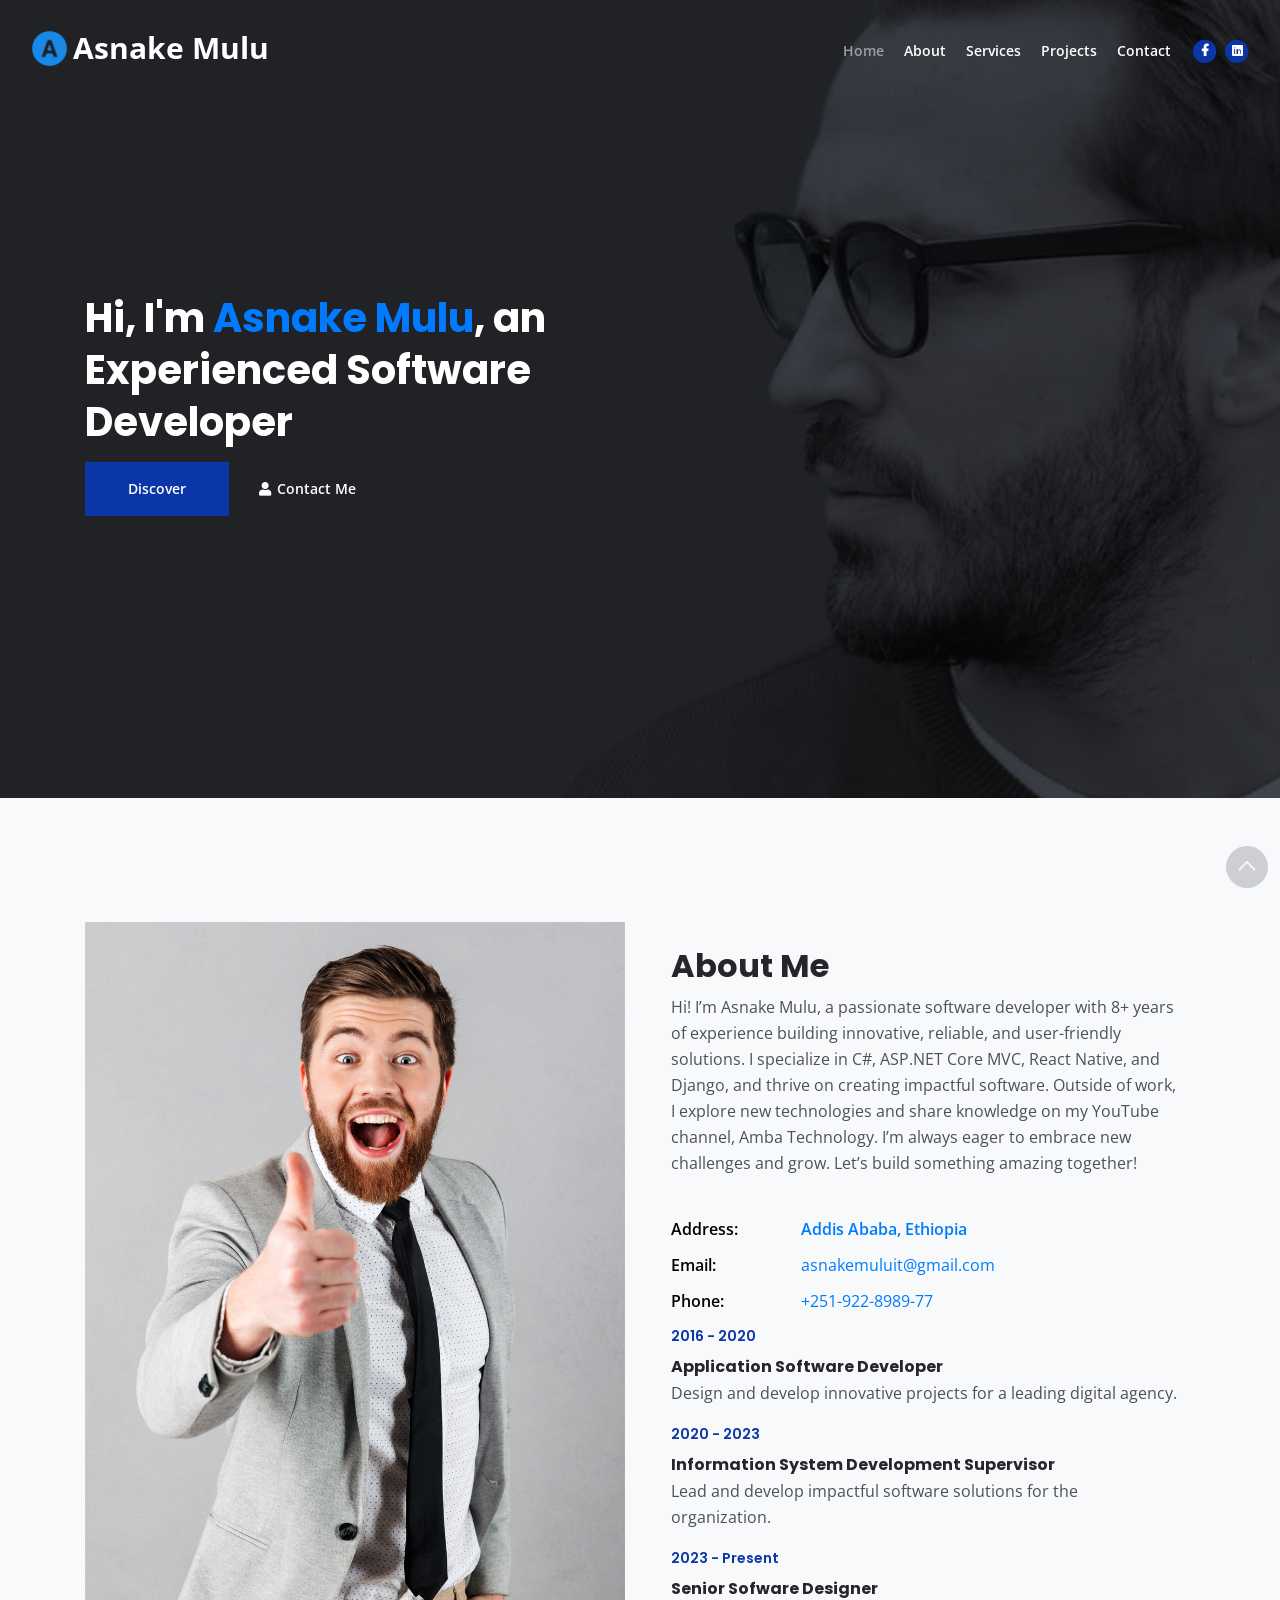
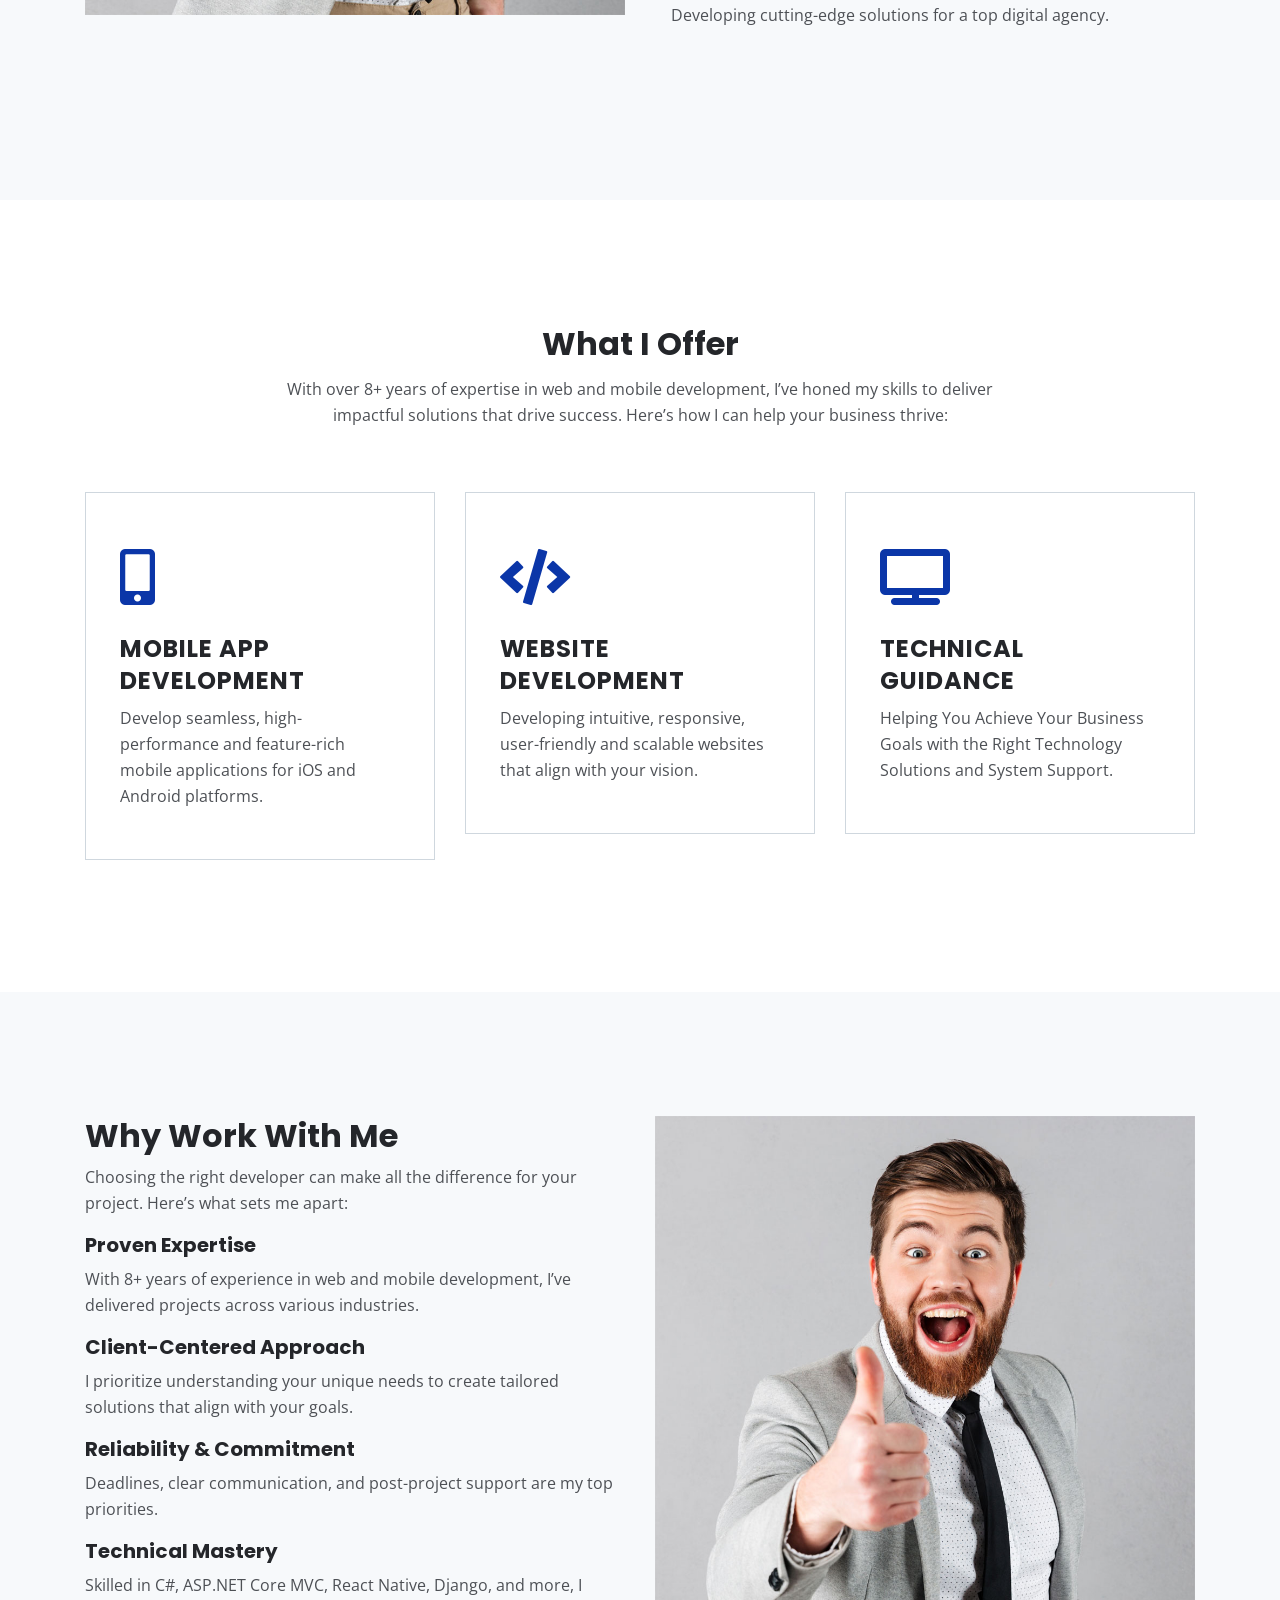
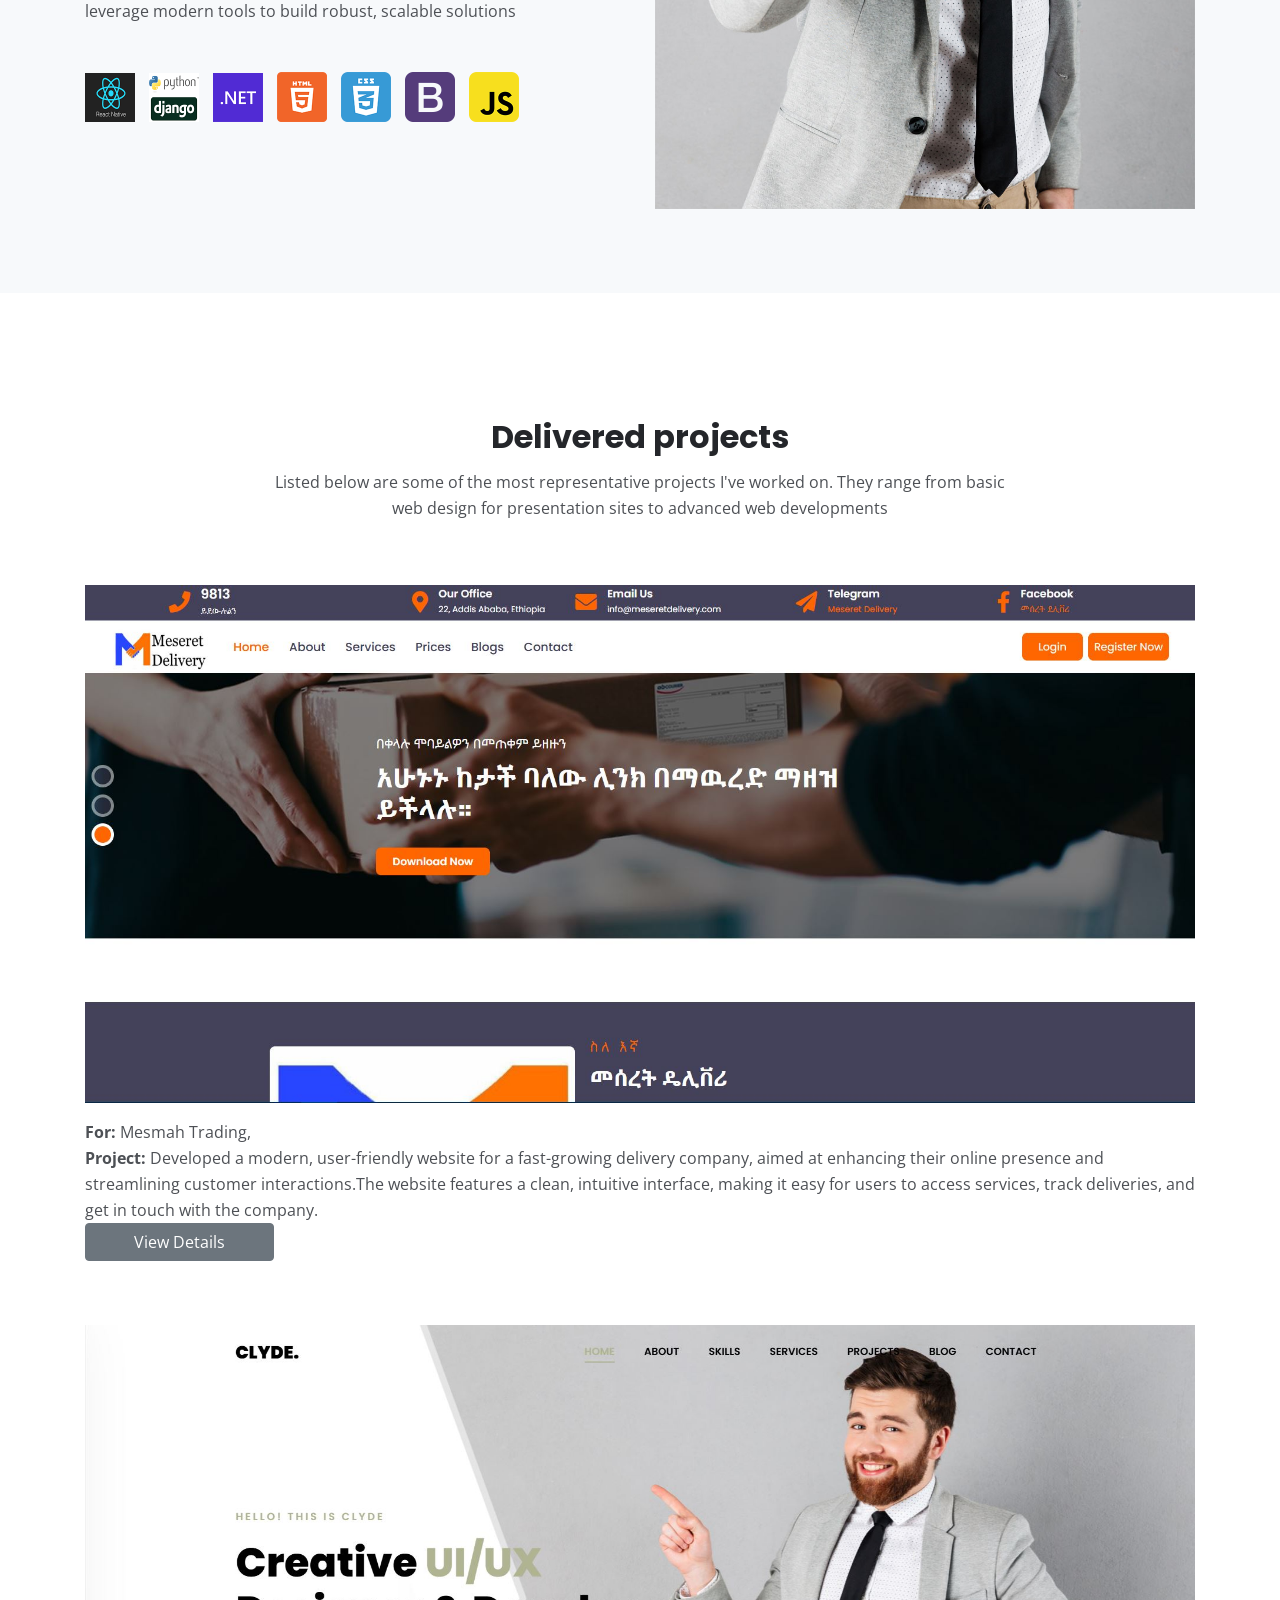
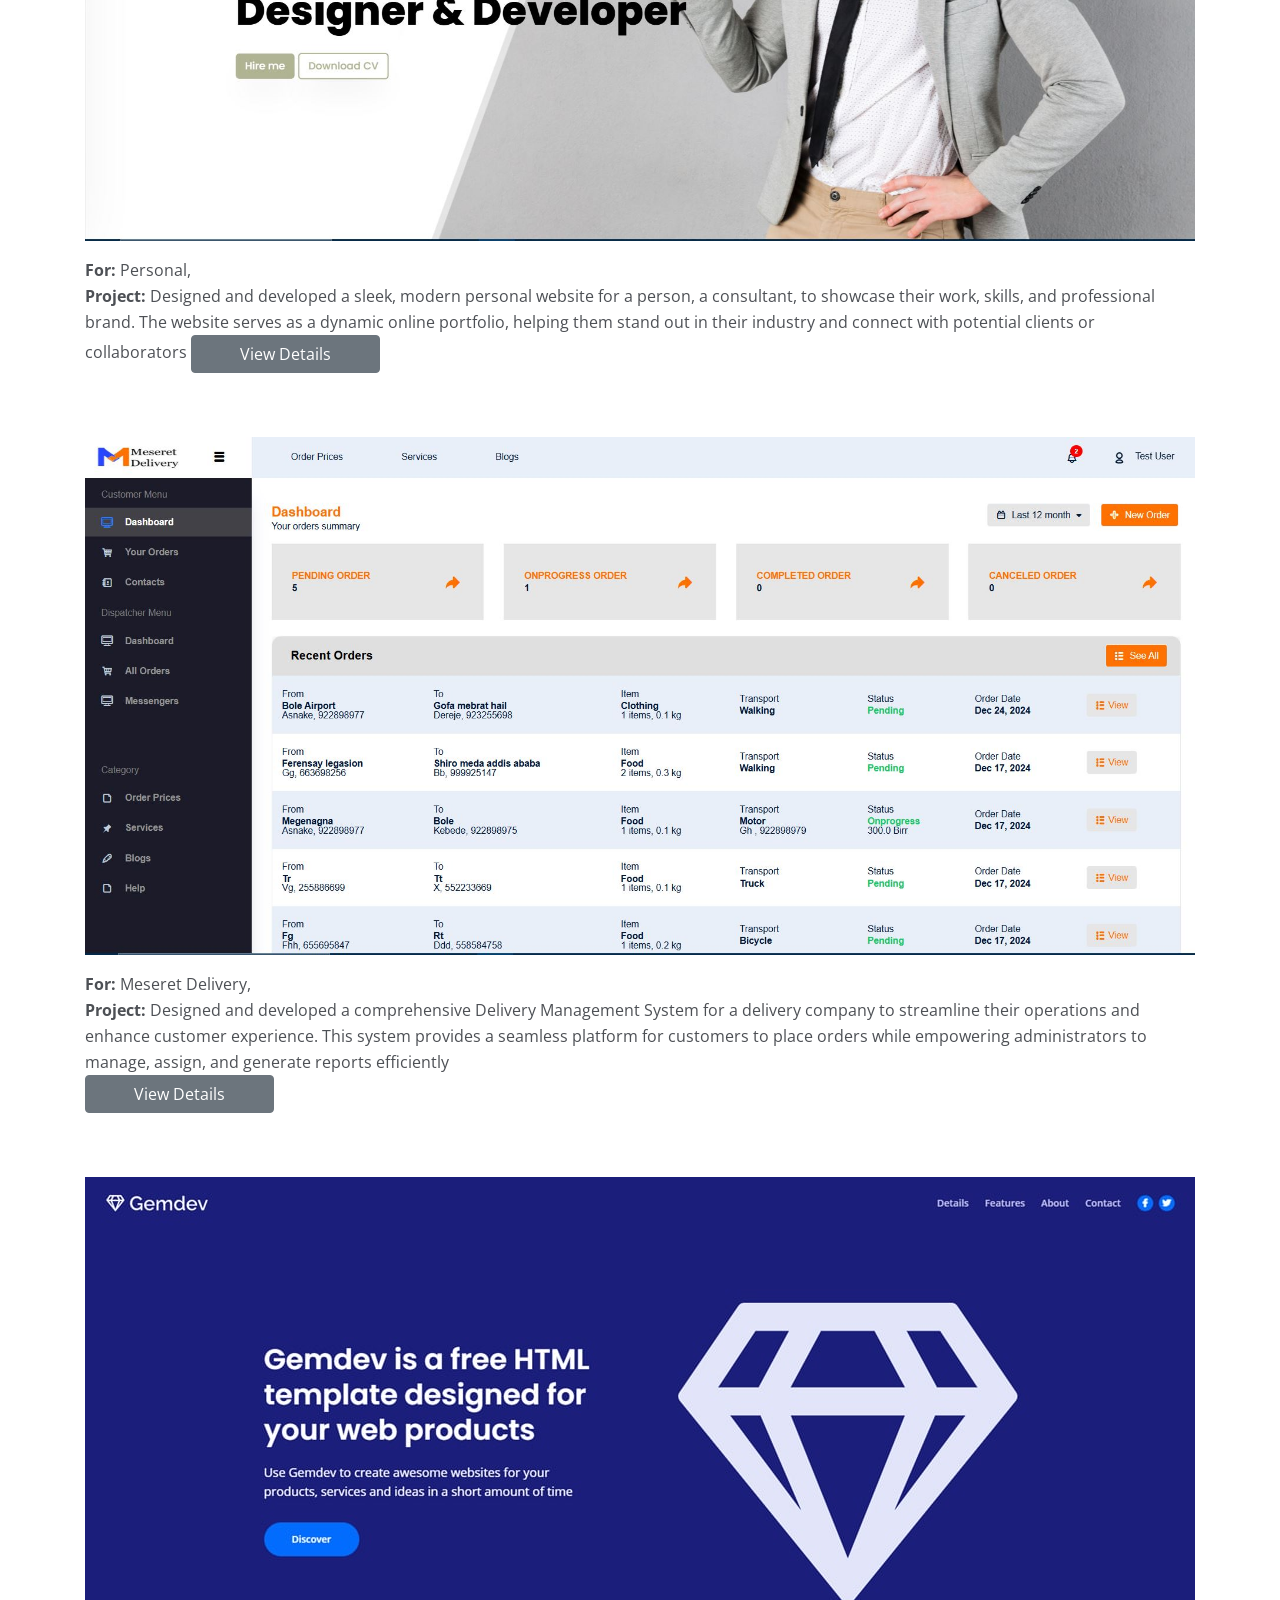
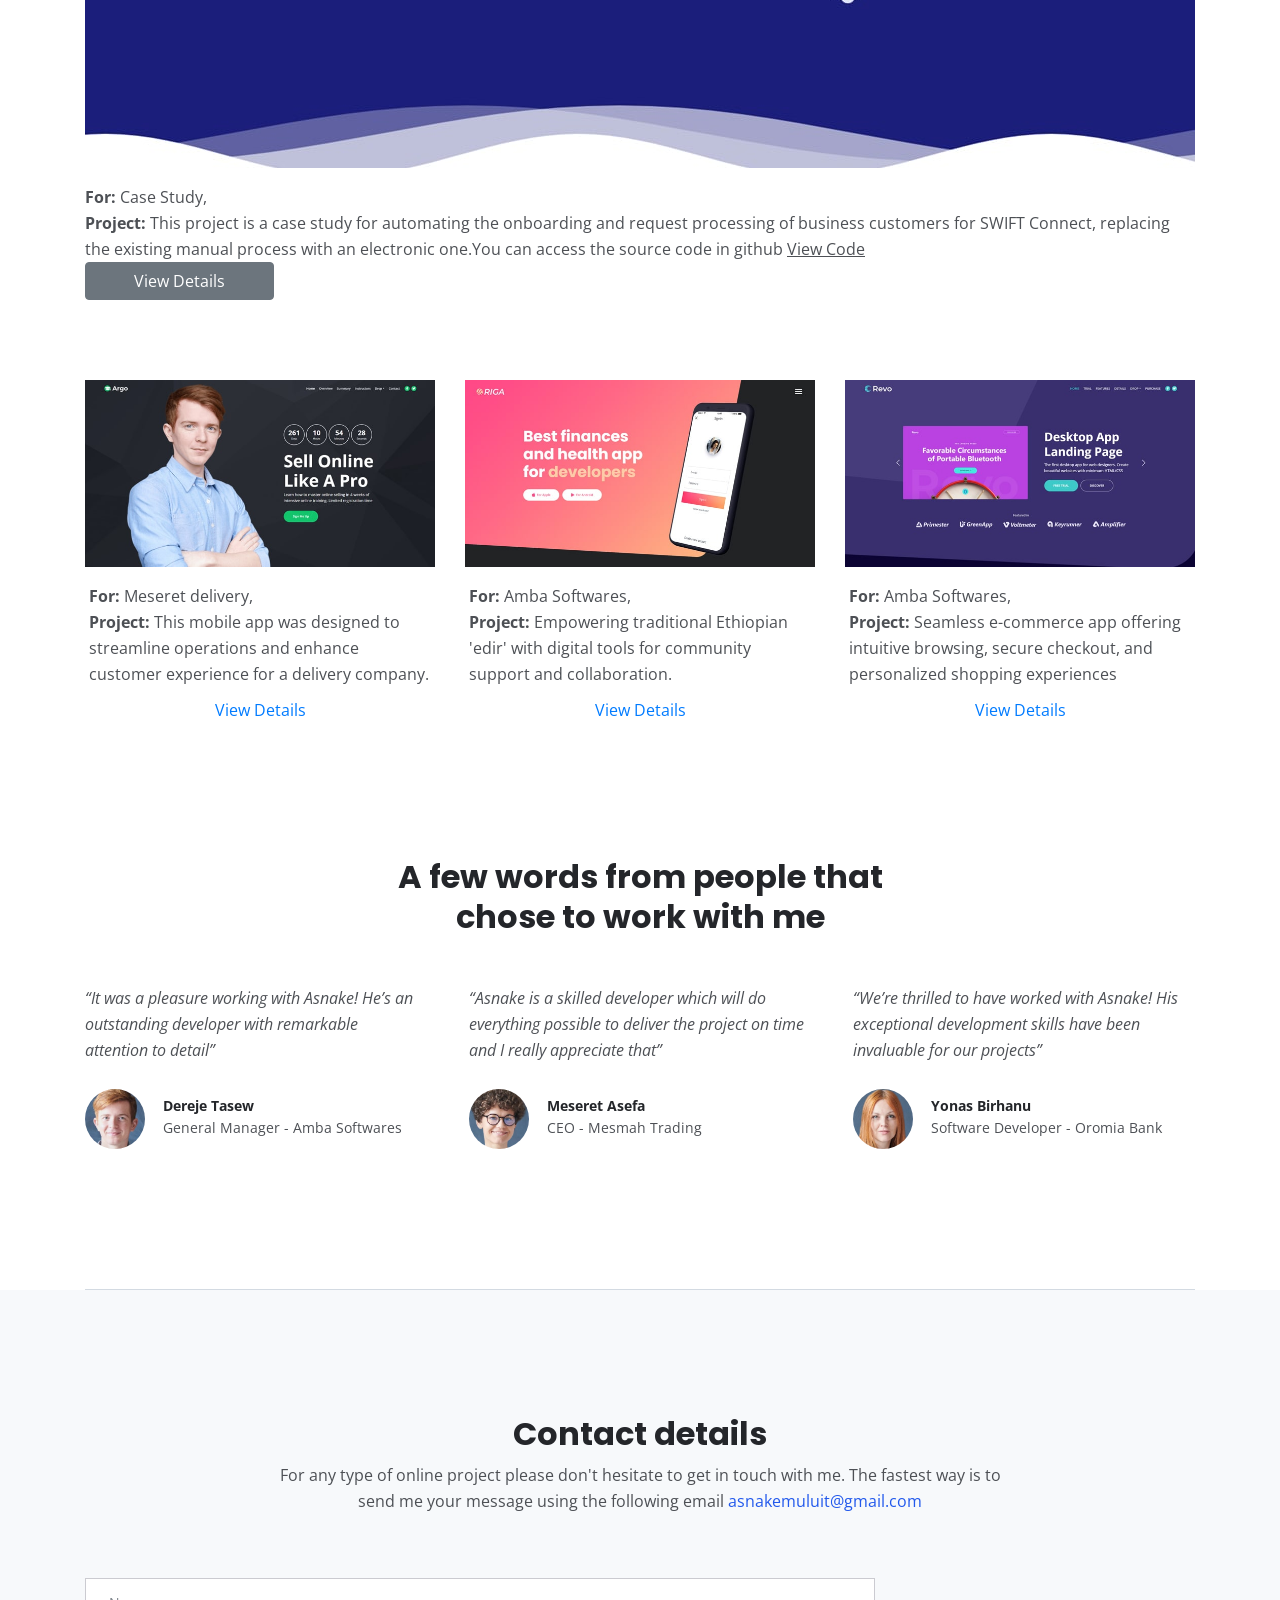
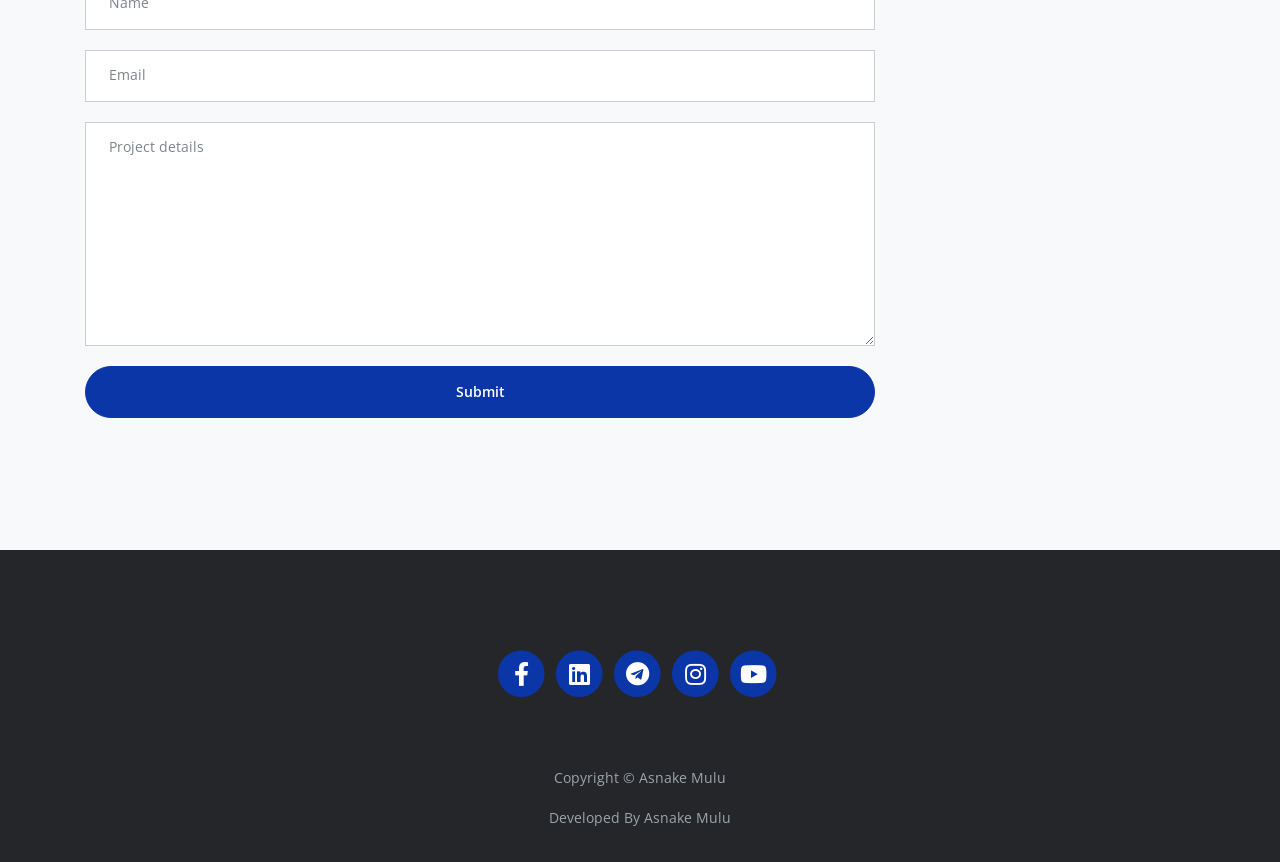
==== commit 17ca59d0: "backend for contact form" ====
--- a/index.html
+++ b/index.html
@@ -32,6 +32,8 @@
 
     <!-- Favicon  -->
     <link rel="icon" href="images/favicon.png">
+
+    <script src="https://code.jquery.com/jquery-3.6.0.min.js"></script>
 </head>
 
 <body data-spy="scroll" data-target=".fixed-top">
@@ -470,7 +472,7 @@
                 <div class="col-lg-8">
 
                     <!-- Contact Form -->
-                    <form action="https://formspree.io/f/mvgzqrdd" method="post" id="contactForm">
+                    <form method="post" id="contactForm"> <!-- action="https://formspree.io/f/mvgzqrdd" -->
                         <div class="form-group">
                             <input type="text" name="name" class="form-control-input" id="cname" required>
                             <label class="label-control" for="cname">Name</label>
@@ -489,6 +491,8 @@
                     </form>
                     <!-- end of contact form -->
 
+                    <p id="success-message" style="display: none; color: green;">Message sent successfully!</p>
+
                 </div> <!-- end of col -->
                 <div class="col-lg-4">
 
@@ -565,7 +569,27 @@
     </div> <!-- end of copyright -->
     <!-- end of copyright -->
 
-
+    <script>
+        $(document).ready(function () {
+            $("#contactForm").submit(function (event) {
+                event.preventDefault(); // Prevent default form submission
+
+                $.ajax({
+                    url: "https://formspree.io/f/mvgzqrdd", // Replace with your Formspree endpoint
+                    method: "POST",
+                    data: $(this).serialize(),
+                    dataType: "json",
+                    success: function (response) {
+                        $("#success-message").fadeIn(); // Show success message
+                        $("#contact-form")[0].reset(); // Clear form fields
+                    },
+                    error: function (error) {
+                        console.log("Error:", error);
+                    }
+                });
+            });
+        });
+    </script>
     <!-- Scripts -->
     <script src="js/jquery.min.js"></script> <!-- jQuery for Bootstrap's JavaScript plugins -->
     <script src="js/bootstrap.min.js"></script> <!-- Bootstrap framework -->
